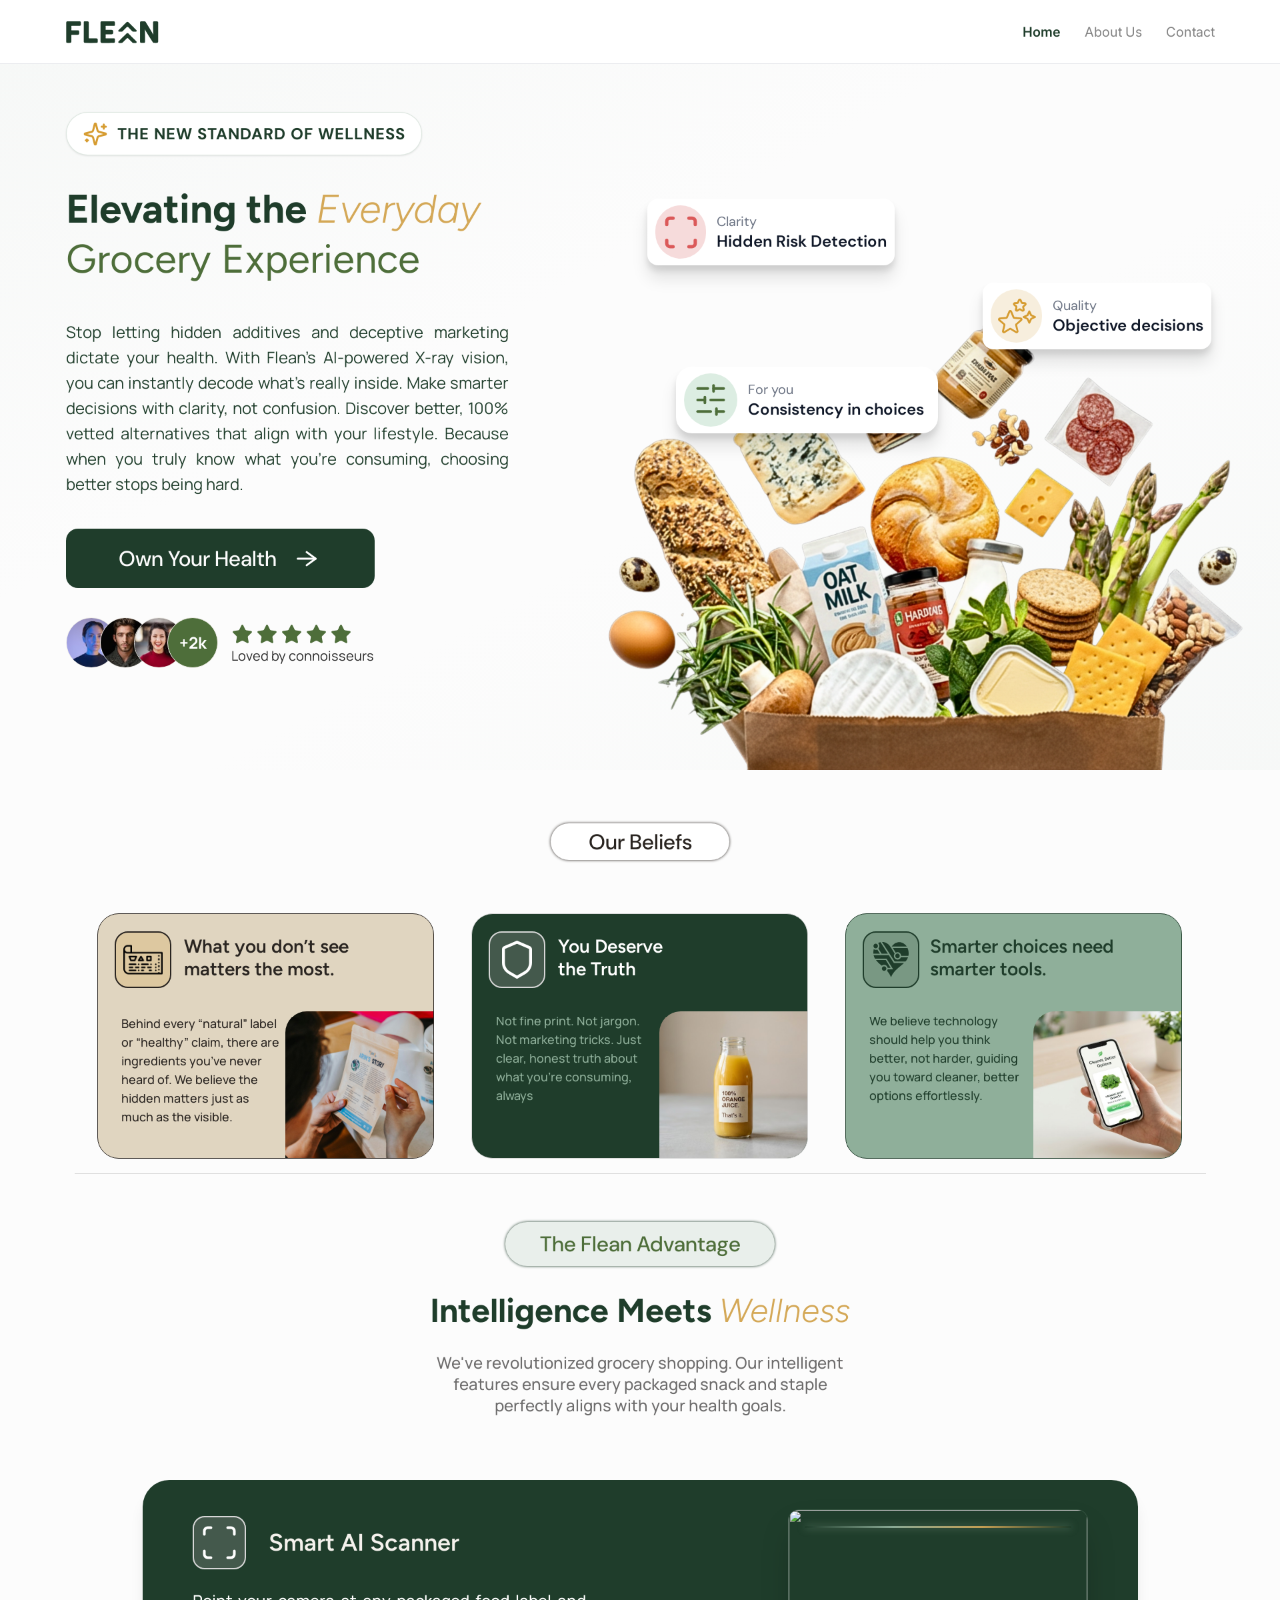
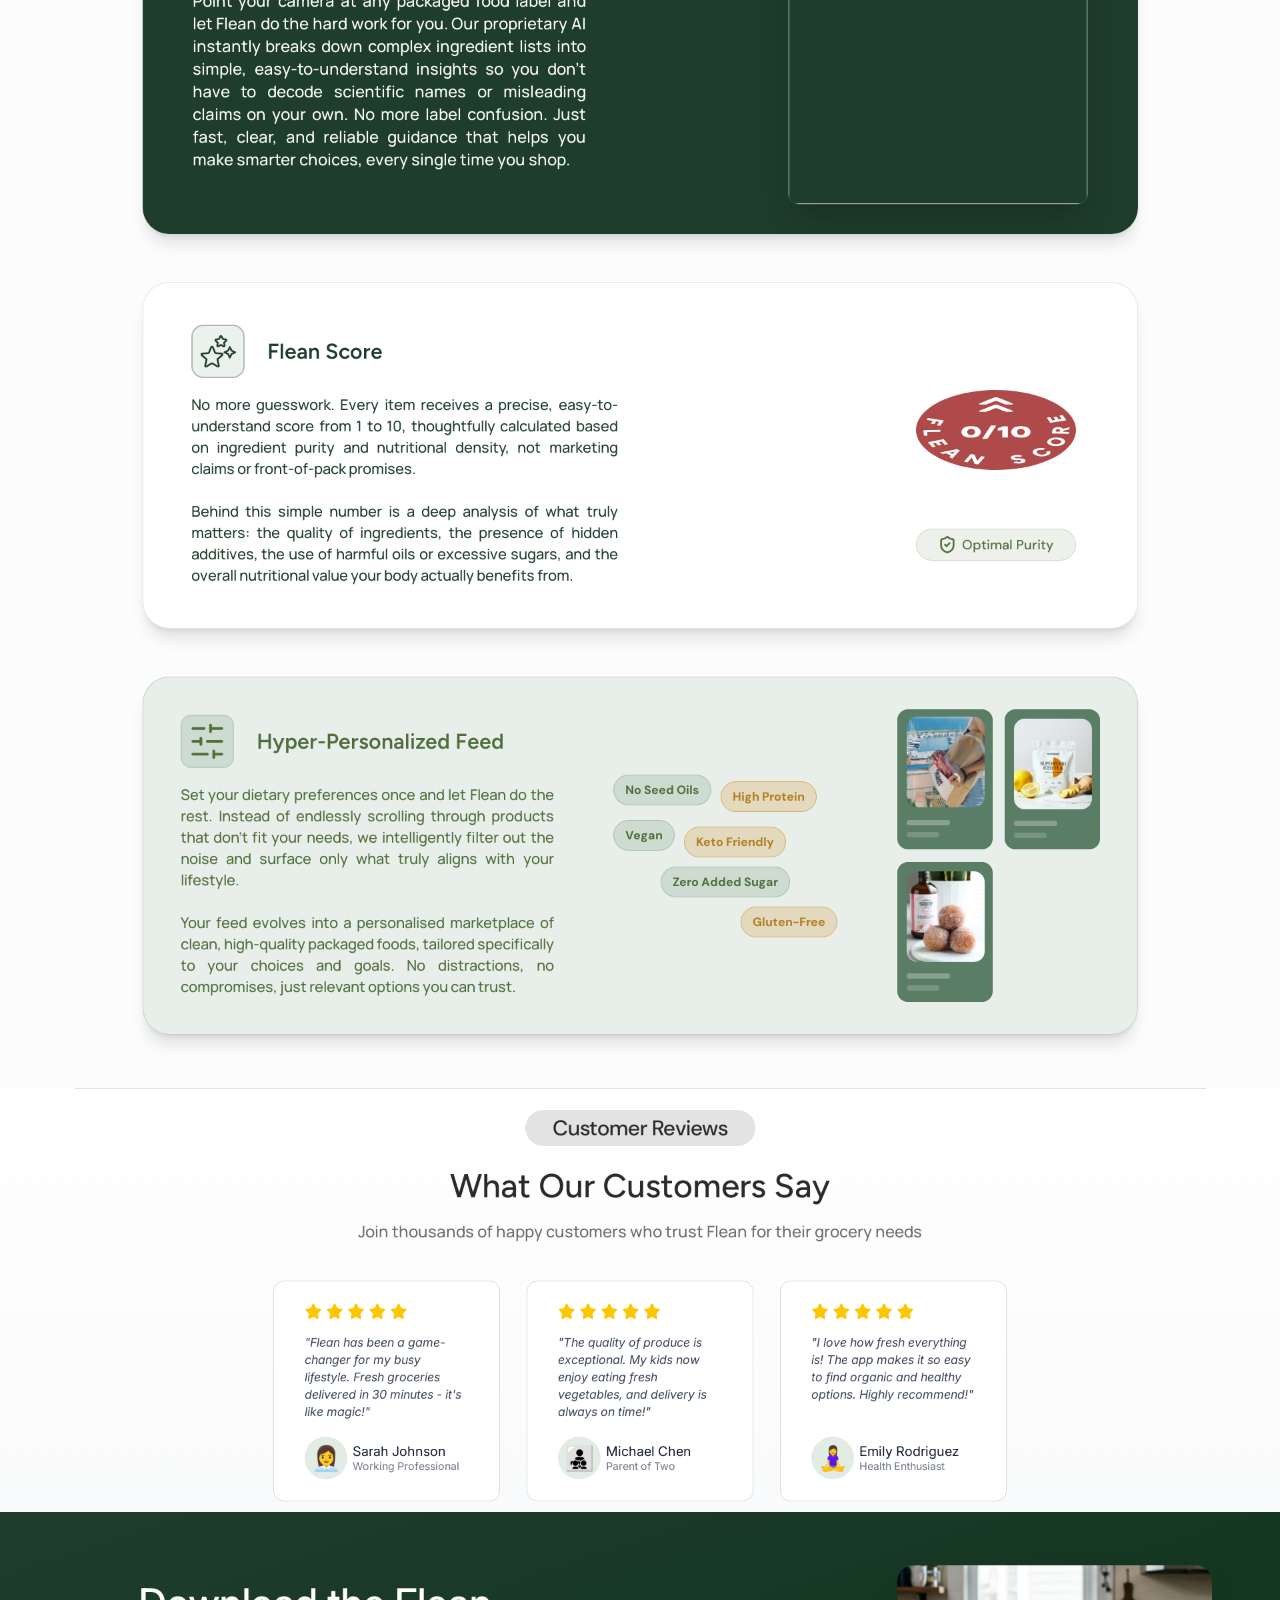
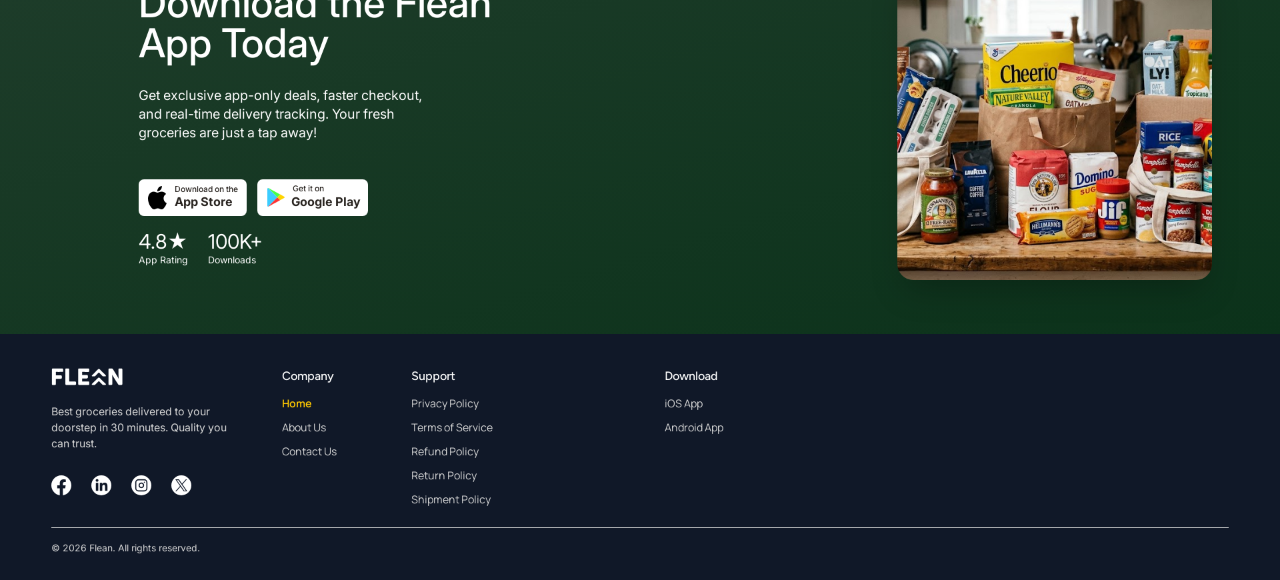
==== landing-page/index.html @ 22d65089 "Flean landing page created Made-with: Cursor" ====
<!DOCTYPE html>
<html lang="en">
  <head>
    <meta charset="UTF-8" />
    <meta name="viewport" content="width=device-width, initial-scale=1.0" />
    <title>Flean Website - Desktop</title>
    <link rel="preconnect" href="https://fonts.googleapis.com" />
    <link rel="preconnect" href="https://fonts.gstatic.com" crossorigin />
    <link
      href="https://fonts.googleapis.com/css2?family=DM+Sans:opsz,wght@9..40,400;9..40,500;9..40,600;9..40,700&family=Figtree:ital,wght@0,300..900;1,300..900&family=Inter:ital,wght@0,400;0,500;0,600;1,400&family=Manrope:wght@400;500;600;700&display=swap"
      rel="stylesheet"
    />
    <script src="https://cdn.tailwindcss.com"></script>
    <link rel="stylesheet" href="css/landing.css" />
  </head>
  <body>
    <div class="page-frame">
      <div class="page-scale">
        <div class="page">
      <header class="header">
        <a href="/" aria-label="Flean home"><span class="site-header-logo header-logo" aria-hidden="true"></span></a>
        <nav class="header-nav">
          <a class="active" href="index.html">Home</a>
          <a href="about.html">About Us</a>
          <a href="contact.html">Contact</a>
        </nav>
      </header>

      <section class="hero">
        <div class="hero-left">
          <div class="pill">
            <img src="assets/images/hero-pill-icon.svg" alt="" width="38" height="38" />
            <span>The New Standard of Wellness</span>
          </div>
          <h1 class="hero-title">
            Elevating the <em>Everyday</em>
          </h1>
          <p class="hero-subline">Grocery Experience</p>
          <p class="hero-body">
            Stop letting hidden additives and deceptive marketing dictate your health. With Flean’s AI-powered X-ray vision,
            you can instantly decode what’s really inside. Make smarter decisions with clarity, not confusion. Discover better,
            100% vetted alternatives that align with your lifestyle. Because when you truly know what you’re consuming,
            choosing better stops being hard.
          </p>
          <button class="cta-btn">
            Own Your Health
            <img src="assets/images/icon-cta-arrow.svg" alt="" width="46" height="34" />
          </button>

          <div style="display:flex;align-items:center;margin-top:44px;">
            <div style="display:flex;">
              <img src="assets/images/hero-avatar-1.jpg" alt="" style="width:76px;height:76px;border-radius:999px;border:1.7px solid #f4f1ec;" />
              <img src="assets/images/hero-avatar-2.jpg" alt="" style="width:76px;height:76px;border-radius:999px;border:1.7px solid #f4f1ec;margin-left:-25px;" />
              <img src="assets/images/hero-avatar-3.jpg" alt="" style="width:75px;height:76px;border-radius:999px;border:1.7px solid #f4f1ec;margin-left:-25px;" />
              <div style="width:76px;height:76px;border-radius:999px;border:1.7px solid #f4f1ec;margin-left:-25px;background:#4e6e3a;display:grid;place-items:center;color:#fff;font:700 24px/20px Manrope,sans-serif;">+2k</div>
            </div>
            <div style="margin-left:20px;">
              <div style="display:flex;gap:4px;">
                <img src="assets/images/icon-star-green.svg" alt="" width="33" height="33" />
                <img src="assets/images/icon-star-green.svg" alt="" width="33" height="33" />
                <img src="assets/images/icon-star-green.svg" alt="" width="33" height="33" />
                <img src="assets/images/icon-star-green.svg" alt="" width="33" height="33" />
                <img src="assets/images/icon-star-green.svg" alt="" width="33" height="33" />
              </div>
              <p style="margin:6px 0 0;font:400 20px/20px Manrope,sans-serif;color:#2b2b2b;">Loved by connoisseurs</p>
            </div>
          </div>
        </div>

        <img class="hero-image" src="assets/images/hero-photo-bag.png" alt="" />

        <div class="float-card animate-f1" style="left:971px;top:202px;width:371px;">
          <div class="icon-wrap" style="background:rgba(210,76,76,.2);">
            <img src="assets/images/icon-float-clarity.svg" alt="" width="57" height="57" />
          </div>
          <div>
            <div class="kicker">Clarity</div>
            <div class="text">Hidden Risk Detection</div>
          </div>
        </div>
        <div class="float-card animate-f2" style="left:1474px;top:328px;width:343px;">
          <div class="icon-wrap" style="background:rgba(212,168,87,.2);">
            <img src="assets/images/icon-float-quality.svg" alt="" width="62" height="62" />
          </div>
          <div>
            <div class="kicker">Quality</div>
            <div class="text">Objective decisions</div>
          </div>
        </div>
        <div class="float-card animate-f3" style="left:1014px;top:454px;width:393px;border-radius:24px;">
          <div class="icon-wrap" style="background:#dcede2;">
            <img src="assets/images/icon-float-for-you.svg" alt="" width="52" height="52" />
          </div>
          <div>
            <div class="kicker">For you</div>
            <div class="text">Consistency in choices</div>
          </div>
        </div>
      </section>

      <section style="height:605px;padding-top:80px;">
        <div style="width:268px;height:55px;border-radius:999px;background:#fff;box-shadow:0 0 4px #2a2521;margin:0 auto;display:grid;place-items:center;font:500 32px/20px 'DM Sans',sans-serif;">Our Beliefs</div>
        <div class="cards-3" style="margin-top:80px;margin-left:146px;">
          <article style="width:505px;height:368px;border:1px solid #2a2521;border-radius:32px;background:#e0d5c0;position:relative;overflow:hidden;">
            <div style="position:absolute;left:25px;top:26px;width:85px;height:85px;border:2px solid #2a2521;background:rgba(212,168,87,.3);border-radius:20px;display:grid;place-items:center;">
              <img src="assets/images/beliefs-icon-eye.png" alt="" width="59" height="59" />
            </div>
            <h3 style="position:absolute;left:129px;top:31px;margin:0;width:323px;font:600 28px/34px Figtree,sans-serif;color:#2a2521;">What you don’t see matters the most.</h3>
            <p style="position:absolute;left:35px;top:150px;margin:0;width:241px;font:500 18px/28px Manrope,sans-serif;color:#2a2521;">
              Behind every “natural” label or “healthy” claim, there are ingredients you’ve never heard of. We believe the hidden matters just as much as the visible.
            </p>
            <img src="assets/images/beliefs-photo-hidden.jpg" alt="" style="position:absolute;left:281px;top:146px;width:222px;height:222px;object-fit:cover;border-top-left-radius:32px;border-bottom-right-radius:32px;" />
          </article>

          <article style="width:505px;height:368px;border:1px solid #d6d6d6;border-radius:32px;background:#1f3d2b;position:relative;overflow:hidden;">
            <img src="assets/images/beliefs-deco-truth.svg" alt="" style="position:absolute;left:25px;top:26px;width:85px;height:85px;" />
            <h3 style="position:absolute;left:129px;top:31px;margin:0;width:194px;font:600 28px/34px Figtree,sans-serif;color:#fff;">You Deserve the Truth</h3>
            <p style="position:absolute;left:36px;top:146px;margin:0;width:244px;font:500 18px/28px Manrope,sans-serif;color:#8faf9a;">
              Not fine print. Not jargon. Not marketing tricks. Just clear, honest truth about what you’re consuming, always
            </p>
            <img src="assets/images/beliefs-photo-truth.png" alt="" style="position:absolute;left:281px;top:146px;width:222px;height:222px;object-fit:cover;border-top-left-radius:32px;border-bottom-right-radius:32px;" />
          </article>

          <article style="width:505px;height:368px;border:1px solid #1f3d2b;border-radius:32px;background:#8faf9a;position:relative;overflow:hidden;">
            <img src="assets/images/beliefs-deco-smarter.svg" alt="" style="position:absolute;left:25px;top:26px;width:85px;height:85px;" />
            <h3 style="position:absolute;left:126px;top:31px;margin:0;width:323px;font:600 28px/34px Figtree,sans-serif;color:#1f3d2b;">Smarter choices need smarter tools.</h3>
            <p style="position:absolute;left:35px;top:146px;margin:0;width:233px;font:500 18px/28px Manrope,sans-serif;color:#1f3d2b;">
              We believe technology should help you think better, not harder, guiding you toward cleaner, better options effortlessly.
            </p>
            <img src="assets/images/beliefs-photo-smarter.png" alt="" style="position:absolute;left:281px;top:146px;width:222px;height:222px;object-fit:cover;border-top-left-radius:32px;border-bottom-right-radius:32px;" />
          </article>
        </div>
      </section>

      <div style="width:1697px;height:1px;background:#d6d6d6;margin:0 auto;"></div>

      <section style="padding-top:72px;">
        <div style="width:404px;height:66px;margin:0 auto;border-radius:999px;background:rgba(143,175,154,.18);box-shadow:0 0 4px #1f3d2b;display:grid;place-items:center;font:500 32px/20px 'DM Sans',sans-serif;color:#4e6e3a;">The Flean Advantage</div>
        <h2 class="adv-title" style="margin:44px 0 0;">
          Intelligence Meets <em>Wellness</em>
        </h2>
        <p style="width:627px;margin:40px auto 0;text-align:center;font:500 24px/32px Manrope,sans-serif;color:#6d6c6c;">
          We've revolutionized grocery shopping. Our intelligent features ensure every packaged snack and staple perfectly aligns with your health goals.
        </p>

        <div class="feature-card" style="width:1493px;height:531px;background:#1f3d2b;margin:96px auto 0;position:relative;">
          <div style="position:absolute;left:75px;top:54px;width:80px;height:80px;border:2px solid #d6d6d6;background:rgba(151,152,153,.3);border-radius:18px;display:grid;place-items:center;">
            <img src="assets/images/icon-ai-scanner.svg" alt="" width="60" height="60" />
          </div>
          <h3 style="position:absolute;left:189px;top:76px;margin:0;font:600 36px/36px Figtree,sans-serif;color:#f4f1ec;">Smart AI Scanner</h3>
          <p style="position:absolute;left:75px;top:164px;width:590px;margin:0;text-align:justify;font:500 24px/34px Manrope,sans-serif;color:#fff;">
            Point your camera at any packaged food label and let Flean do the hard work for you. Our proprietary AI instantly breaks down complex ingredient lists into simple, easy-to-understand insights so you don’t have to decode scientific names or misleading claims on your own. No more label confusion. Just fast, clear, and reliable guidance that helps you make smarter choices, every single time you shop.
          </p>
          <div style="position:absolute;left:968px;top:44px;width:450px;height:443px;border:1px solid rgba(143,175,154,.2);border-radius:16px;overflow:hidden;box-shadow:0 25px 50px -12px rgba(0,0,0,.25);">
            <img src="assets/images/animation-ai-scanner.gif" alt="" width="450" height="443" style="display:block;width:100%;height:100%;object-fit:cover;" />
            <div class="scan-line"></div>
          </div>
        </div>

        <div class="feature-card" style="width:1493px;min-height:520px;background:#fff;border:0.858px solid rgba(143,175,154,.3);margin:72px auto 0;display:flex;align-items:center;justify-content:space-between;gap:48px;padding:48px 72px;box-sizing:border-box;">
          <div style="flex:1;min-width:0;max-width:640px;">
            <div style="display:flex;align-items:center;gap:34px;">
              <div style="width:80px;height:80px;flex-shrink:0;border:2px solid rgba(31,61,43,.3);background:rgba(143,175,154,.18);border-radius:18px;display:grid;place-items:center;">
                <img src="assets/images/icon-flean-score.svg" alt="" width="58" height="58" />
              </div>
              <h3 style="margin:0;font:600 32px/36px Figtree,sans-serif;color:#1f3d2b;">Flean Score</h3>
            </div>
            <p style="margin:24px 0 0;text-align:justify;font:500 22px/32px Manrope,sans-serif;color:#1f3d2b;">
              No more guesswork. Every item receives a precise, easy-to-understand score from 1 to 10, thoughtfully calculated based on ingredient purity and nutritional density, not marketing claims or front-of-pack promises.
              <br /><br />
              Behind this simple number is a deep analysis of what truly matters: the quality of ingredients, the presence of hidden additives, the use of harmful oils or excessive sugars, and the overall nutritional value your body actually benefits from.
            </p>
          </div>
          <div style="flex-shrink:0;display:flex;flex-direction:column;align-items:center;justify-content:center;gap:28px;width:280px;">
            <img src="assets/images/feature-flean-score-gauge.svg" alt="" style="width:240px;height:240px;object-fit:contain;" />
            <div style="min-width:240px;height:48px;padding:0 16px;border-radius:999px;border:0.858px solid rgba(78,110,58,.2);background:rgba(78,110,58,.1);display:flex;align-items:center;justify-content:center;gap:8px;box-sizing:border-box;">
              <img src="assets/images/icon-leaf-purity-badge.svg" alt="" width="28" height="28" />
              <span style="font:500 20px/1.2 'DM Sans',sans-serif;color:#4e6e3a;">Optimal Purity</span>
            </div>
          </div>
        </div>

        <div class="feature-card" style="width:1493px;min-height:500px;background:rgba(143,175,154,.18);border:0.858px solid rgba(143,175,154,.5);margin:72px auto 0;display:flex;align-items:center;justify-content:space-between;gap:40px;padding:48px 56px;box-sizing:border-box;">
          <div style="flex:1;min-width:0;max-width:560px;">
            <div style="display:flex;align-items:center;gap:34px;">
              <div style="width:80px;height:80px;flex-shrink:0;border:2px solid rgba(143,175,154,.3);background:rgba(143,175,154,.3);border-radius:16px;display:grid;place-items:center;">
                <img src="assets/images/icon-personalized-feed.svg" alt="" width="58" height="58" />
              </div>
              <h3 style="margin:0;font:600 32px/38px Figtree,sans-serif;color:#4e6e3a;">Hyper-Personalized Feed</h3>
            </div>
            <p style="margin:24px 0 0;text-align:justify;font:500 22px/32px Manrope,sans-serif;color:#4e6e3a;">
              Set your dietary preferences once and let Flean do the rest. Instead of endlessly scrolling through products that don’t fit your needs, we intelligently filter out the noise and surface only what truly aligns with your lifestyle.
              <br /><br />
              Your feed evolves into a personalised marketplace of clean, high-quality packaged foods, tailored specifically to your choices and goals. No distractions, no compromises, just relevant options you can trust.
            </p>
          </div>
          <div style="flex-shrink:0;display:flex;flex-direction:column;gap:12px;width:336px;">
            <div style="display:flex;flex-wrap:nowrap;align-items:flex-start;gap:14px;">
              <span style="height:46px;padding:0 17px;border-radius:999px;border:0.858px solid rgba(143,175,154,.7);background:rgba(143,175,154,.3);font:700 18px/20px 'DM Sans',sans-serif;color:#4e6e3a;display:inline-flex;align-items:center;justify-content:center;text-align:center;box-sizing:border-box;white-space:nowrap;">No Seed Oils</span>
              <span style="height:46px;padding:0 17px;border-radius:999px;border:0.858px solid #d4a857;background:rgba(212,168,87,.3);font:700 18px/20px 'DM Sans',sans-serif;color:#b37e1d;display:inline-flex;align-items:center;justify-content:center;text-align:center;box-sizing:border-box;white-space:nowrap;margin-top:10px;">High Protein</span>
            </div>
            <div style="display:flex;flex-wrap:nowrap;align-items:flex-start;gap:14px;">
              <span style="height:46px;padding:0 17px;border-radius:999px;border:0.858px solid rgba(143,175,154,.7);background:rgba(143,175,154,.3);font:700 18px/20px 'DM Sans',sans-serif;color:#4e6e3a;display:inline-flex;align-items:center;justify-content:center;text-align:center;box-sizing:border-box;white-space:nowrap;">Vegan</span>
              <span style="height:46px;padding:0 17px;border-radius:999px;border:0.858px solid #d4a857;background:rgba(212,168,87,.3);font:700 18px/20px 'DM Sans',sans-serif;color:#b37e1d;display:inline-flex;align-items:center;justify-content:center;text-align:center;box-sizing:border-box;white-space:nowrap;margin-top:10px;">Keto Friendly</span>
            </div>
            <div style="display:flex;justify-content:center;width:100%;padding-top:2px;">
              <span style="height:46px;padding:0 17px;border-radius:999px;border:0.858px solid rgba(143,175,154,.7);background:rgba(143,175,154,.3);font:700 18px/20px 'DM Sans',sans-serif;color:#4e6e3a;display:inline-flex;align-items:center;justify-content:center;text-align:center;box-sizing:border-box;white-space:nowrap;">Zero Added Sugar</span>
            </div>
            <div style="display:flex;justify-content:flex-end;width:100%;padding-top:2px;">
              <span style="height:46px;padding:0 17px;border-radius:999px;border:0.858px solid #d4a857;background:rgba(212,168,87,.3);font:700 18px/20px 'DM Sans',sans-serif;color:#b37e1d;display:inline-flex;align-items:center;justify-content:center;text-align:center;box-sizing:border-box;white-space:nowrap;">Gluten-Free</span>
            </div>
          </div>
          <div style="flex-shrink:0;position:relative;width:304px;height:439px;">
            <div style="position:absolute;left:0;top:0;width:143px;height:210px;border:0.858px solid rgba(78,110,58,.4);border-radius:16px;background:#5a7d66;padding:10px 13px;">
              <img src="assets/images/carousel-product-1.jpg" alt="" style="width:117px;height:136px;border-radius:16px;object-fit:cover;" />
              <div style="margin-top:15px;width:65px;height:8px;border-radius:999px;background:rgba(244,241,236,.3);"></div>
              <div style="margin-top:10px;width:49px;height:8px;border-radius:999px;background:rgba(244,241,236,.2);"></div>
            </div>
            <div style="position:absolute;left:161px;top:0;width:143px;height:210px;border:0.858px solid rgba(78,110,58,.4);border-radius:16px;background:#5a7d66;padding:13px;">
              <img src="assets/images/carousel-product-2.jpg" alt="" style="width:117px;height:136px;border-radius:16px;object-fit:cover;" />
              <div style="margin-top:13px;width:65px;height:8px;border-radius:999px;background:rgba(244,241,236,.3);"></div>
              <div style="margin-top:10px;width:49px;height:8px;border-radius:999px;background:rgba(244,241,236,.2);"></div>
            </div>
            <div style="position:absolute;left:0;top:229px;width:143px;height:210px;border:0.858px solid rgba(78,110,58,.4);border-radius:16px;background:#5a7d66;padding:13px;">
              <img src="assets/images/showcase-product-3.jpg" alt="" style="width:117px;height:136px;border-radius:16px;object-fit:cover;" />
              <div style="margin-top:13px;width:65px;height:8px;border-radius:999px;background:rgba(244,241,236,.3);"></div>
              <div style="margin-top:10px;width:49px;height:8px;border-radius:999px;background:rgba(244,241,236,.2);"></div>
            </div>
          </div>
        </div>
      </section>

      <div style="width:1697px;height:1px;background:#d6d6d6;margin:80px auto 0;"></div>

      <section style="height:635px;background:linear-gradient(to bottom,#fff,#f9fafb);padding-top:32px;">
        <div style="width:345px;height:54px;border-radius:999px;background:rgba(214,214,214,.68);margin:0 auto;display:grid;place-items:center;font:500 32px/20px 'DM Sans',sans-serif;color:#2b2b2b;">Customer Reviews</div>
        <h2 style="margin:36px 0 0;text-align:center;font:500 50px/48px Figtree,sans-serif;color:#2b2b2b;">What Our Customers Say</h2>
        <p style="margin:30px 0 0;text-align:center;font:500 24px/28px Manrope,sans-serif;color:#6d6c6c;">Join thousands of happy customers who trust Flean for their grocery needs</p>
        <div style="display:flex;align-items:stretch;gap:40px;justify-content:center;margin-top:60px;">
          <article style="width:340px;min-height:280px;border:1px solid #d6d6d6;border-radius:16px;background:#fff;padding:32px 46px;box-sizing:border-box;display:flex;flex-direction:column;">
            <div style="flex-shrink:0;display:flex;gap:6px;">
              <img src="assets/images/icon-star-small.svg" alt="" width="26" height="27" /><img src="assets/images/icon-star-small.svg" alt="" width="26" height="27" /><img src="assets/images/icon-star-small.svg" alt="" width="26" height="27" /><img src="assets/images/icon-star-small.svg" alt="" width="26" height="27" /><img src="assets/images/icon-star-small.svg" alt="" width="26" height="27" />
            </div>
            <div style="flex:1;display:flex;flex-direction:column;min-height:0;margin-top:20px;">
              <p style="flex-shrink:0;margin:0;font:400 18px/26px Inter,sans-serif;font-style:italic;color:#364153;">"Flean has been a game-changer for my busy lifestyle. Fresh groceries delivered in 30 minutes - it's like magic!"</p>
              <div style="flex-shrink:0;margin-top:auto;padding-top:24px;display:flex;gap:8px;align-items:center;">
                <div style="width:64px;height:64px;border-radius:999px;background:rgba(193,217,201,.5);display:grid;place-items:center;font-size:36px;">👩‍💼</div>
                <div><div style="font:400 20px/24px Inter,sans-serif;color:#101828;">Sarah Johnson</div><div style="font:400 16px/20px Inter,sans-serif;color:#6a7282;">Working Professional</div></div>
              </div>
            </div>
          </article>
          <article style="width:340px;min-height:280px;border:1px solid #d6d6d6;border-radius:16px;background:#fff;padding:32px 46px;box-sizing:border-box;display:flex;flex-direction:column;">
            <div style="flex-shrink:0;display:flex;gap:6px;">
              <img src="assets/images/icon-star-small.svg" alt="" width="26" height="27" /><img src="assets/images/icon-star-small.svg" alt="" width="26" height="27" /><img src="assets/images/icon-star-small.svg" alt="" width="26" height="27" /><img src="assets/images/icon-star-small.svg" alt="" width="26" height="27" /><img src="assets/images/icon-star-small.svg" alt="" width="26" height="27" />
            </div>
            <div style="flex:1;display:flex;flex-direction:column;min-height:0;margin-top:20px;">
              <p style="flex-shrink:0;margin:0;font:400 18px/26px Inter,sans-serif;font-style:italic;color:#364153;">"The quality of produce is exceptional. My kids now enjoy eating fresh vegetables, and delivery is always on time!"</p>
              <div style="flex-shrink:0;margin-top:auto;padding-top:24px;display:flex;gap:8px;align-items:center;">
                <div style="width:64px;height:64px;border-radius:999px;background:rgba(193,217,201,.5);display:grid;place-items:center;font-size:36px;">👨‍👧‍👦</div>
                <div><div style="font:400 20px/24px Inter,sans-serif;color:#101828;">Michael Chen</div><div style="font:400 16px/20px Inter,sans-serif;color:#6a7282;">Parent of Two</div></div>
              </div>
            </div>
          </article>
          <article style="width:340px;min-height:280px;border:1px solid #d6d6d6;border-radius:16px;background:#fff;padding:32px 46px;box-sizing:border-box;display:flex;flex-direction:column;">
            <div style="flex-shrink:0;display:flex;gap:6px;">
              <img src="assets/images/icon-star-small.svg" alt="" width="26" height="27" /><img src="assets/images/icon-star-small.svg" alt="" width="26" height="27" /><img src="assets/images/icon-star-small.svg" alt="" width="26" height="27" /><img src="assets/images/icon-star-small.svg" alt="" width="26" height="27" /><img src="assets/images/icon-star-small.svg" alt="" width="26" height="27" />
            </div>
            <div style="flex:1;display:flex;flex-direction:column;min-height:0;margin-top:20px;">
              <p style="flex-shrink:0;margin:0;font:400 18px/26px Inter,sans-serif;font-style:italic;color:#364153;">"I love how fresh everything is! The app makes it so easy to find organic and healthy options. Highly recommend!"</p>
              <div style="flex-shrink:0;margin-top:auto;padding-top:24px;display:flex;gap:8px;align-items:center;">
                <div style="width:64px;height:64px;border-radius:999px;background:rgba(193,217,201,.5);display:grid;place-items:center;font-size:36px;">🧘‍♀️</div>
                <div><div style="font:400 20px/24px Inter,sans-serif;color:#101828;">Emily Rodriguez</div><div style="font:400 16px/20px Inter,sans-serif;color:#6a7282;">Health Enthusiast</div></div>
              </div>
            </div>
          </article>
        </div>
      </section>

      <section class="download">
        <div style="width:1716px;height:472px;margin:0 auto;position:relative;top:80px;">
          <div style="position:absolute;left:106px;top:26px;width:571px;">
            <h2 style="margin:0;font:500 60px/60px Inter,sans-serif;color:#fff;">Download the Flean App Today</h2>
            <p style="width:448px;margin:35px 0 0;font:400 20px/28px Inter,sans-serif;color:#fff;">
              Get exclusive app-only deals, faster checkout, and real-time delivery tracking. Your fresh groceries are just a tap away!
            </p>
            <div style="display:flex;gap:16px;margin-top:56px;">
              <div style="width:162px;height:55px;background:#fff;border-radius:8px;position:relative;">
                <img src="assets/images/app-store-badge-cta.svg" alt="" style="position:absolute;left:14px;top:10px;width:28px;height:35px;" />
                <div style="position:absolute;left:54px;top:7px;font:500 12px/16px Inter,sans-serif;">Download on the</div>
                <div style="position:absolute;left:54px;top:20px;font:700 18px/28px Inter,sans-serif;">App Store</div>
              </div>
              <div style="width:166px;height:55px;background:#fff;border-radius:8px;position:relative;">
                <img src="assets/images/google-play-badge-cta.svg" alt="" style="position:absolute;left:15px;top:13px;width:26px;height:28px;" />
                <div style="position:absolute;left:53px;top:6px;font:500 12px/16px Inter,sans-serif;">Get it on</div>
                <div style="position:absolute;left:51px;top:23px;font:700 18px/22px Inter,sans-serif;">Google Play</div>
              </div>
            </div>
            <div style="display:flex;gap:30px;margin-top:20px;">
              <div><div style="font:400 30px/36px Inter,sans-serif;color:#fff;">4.8★</div><div style="font:400 14px/20px Inter,sans-serif;color:#fff;">App Rating</div></div>
              <div><div style="font:400 30px/36px Inter,sans-serif;color:#fff;">100K+</div><div style="font:400 14px/20px Inter,sans-serif;color:#fff;">Downloads</div></div>
            </div>
          </div>
          <div style="position:absolute;right:0;top:0;width:472px;height:472px;border-radius:24px;overflow:hidden;box-shadow:0 25px 50px -12px rgba(0,0,0,.25);">
            <img src="assets/images/cta-section-photo.png" alt="" style="width:100%;height:100%;object-fit:cover;object-position:center;display:block;" />
          </div>
        </div>
      </section>

      <footer class="footer">
        <div style="width:1766px;height:192px;margin:0 auto;position:relative;top:50px;">
          <a href="/" aria-label="Flean home" class="footer-logo-link"><img class="flean-logo-img flean-logo-img--on-dark" src="assets/images/flean-logo.svg" alt="" /></a>
          <p style="position:absolute;left:0;top:54px;width:281px;margin:0;font:400 16px/24px Inter,sans-serif;color:#d6d6d6;">Best groceries delivered to your doorstep in 30 minutes. Quality you can trust.</p>
          <div style="position:absolute;left:346px;top:0;color:#d6d6d6;font:400 16px/24px Manrope,sans-serif;">
            <div style="font:500 18px/27px Figtree,sans-serif;color:#fff;">Company</div>
            <a href="index.html" style="display:block;margin-top:15px;color:#fdc700;font-weight:600;text-decoration:none;">Home</a>
            <a href="about.html" style="display:block;margin-top:12px;color:#d6d6d6;text-decoration:none;">About Us</a>
            <a href="contact.html" style="display:block;margin-top:12px;color:#d6d6d6;text-decoration:none;">Contact Us</a>
          </div>
          <div style="position:absolute;left:540px;top:0;color:#d6d6d6;font:400 16px/24px Manrope,sans-serif;">
            <div style="font:500 18px/27px Figtree,sans-serif;color:#fff;">Support</div>
            <a href="privacy-policy.html" style="display:block;margin-top:15px;color:#d6d6d6;text-decoration:none;">Privacy Policy</a>
            <a href="terms-of-service.html" style="display:block;margin-top:12px;color:#d6d6d6;text-decoration:none;">Terms of Service</a>
            <a href="refund-policy.html" style="display:block;margin-top:12px;color:#d6d6d6;text-decoration:none;">Refund Policy</a>
            <a href="return-policy.html" style="display:block;margin-top:12px;color:#d6d6d6;text-decoration:none;">Return Policy</a>
            <a href="shipment-policy.html" style="display:block;margin-top:12px;color:#d6d6d6;text-decoration:none;">Shipment Policy</a>
          </div>
          <div style="position:absolute;left:920px;top:0;color:#d6d6d6;font:400 16px/24px Manrope,sans-serif;">
            <div style="font:500 18px/27px Figtree,sans-serif;color:#fff;">Download</div><div style="margin-top:15px;">iOS App</div><div style="margin-top:12px;">Android App</div>
          </div>
          <div style="position:absolute;left:0;top:162px;display:flex;gap:30px;">
            <img src="assets/images/social-facebook.svg" alt="" width="30" height="30" />
            <a href="https://www.linkedin.com/company/myflean/" target="_blank" rel="noopener noreferrer" aria-label="Flean on LinkedIn"><img src="assets/images/social-linkedin.svg" alt="" width="30" height="30" /></a>
            <a href="https://www.instagram.com/myflean/" target="_blank" rel="noopener noreferrer" aria-label="Flean on Instagram"><img src="assets/images/social-instagram.svg" alt="" width="30" height="30" /></a>
            <a href="https://x.com/myflean" target="_blank" rel="noopener noreferrer" aria-label="Flean on X"><img src="assets/images/social-x.svg" alt="" width="30" height="30" /></a>
          </div>
        </div>
        <div style="width:1766px;height:72px;margin:0 auto;border-top:.667px solid #d6d6d6;position:relative;top:98px;">
          <p style="position:absolute;left:0;top:20px;margin:0;font:400 14px/20px Inter,sans-serif;color:#d6d6d6;">© 2026 Flean. All rights reserved.</p>
        </div>
      </footer>
        </div>
      </div>
    </div>

    <main class="mobile-view">
      <div class="mx-auto w-full max-w-[393px] bg-[#fcfcfc]">
        <header class="h-[82px] border-b border-[#ececec] px-[21px] pt-[22px]">
          <div class="flex items-center justify-between">
            <a href="/" aria-label="Flean home"><span class="site-header-logo h-[22px] w-[98px]" aria-hidden="true"></span></a>
            <button type="button" class="grid size-8 place-items-center" data-mobile-menu-open aria-label="Open mobile menu" aria-expanded="false" aria-controls="mobile-menu-panel">
              <img src="assets/images/menu-hamburger.svg" alt="" class="size-8" />
            </button>
          </div>
        </header>

        <section class="relative h-[730px] overflow-hidden bg-[linear-gradient(151deg,rgba(143,175,154,0.05)_0%,#fcfcfc_38%,#fcfcfc_58%,rgba(143,175,154,0.05)_100%)]">
          <div class="absolute left-[64.5px] top-6 flex h-[34px] w-[264px] items-center gap-2 rounded-full border border-[rgba(143,175,154,0.3)] bg-white pl-5 pr-2 shadow-sm">
            <img src="assets/images/icon-wellness-leaf.svg" alt="" class="size-4" />
            <p class="font-['DM_Sans'] text-[10px] font-bold uppercase leading-[15px] tracking-[1px] text-[#1f3d2b]">The New Standard of Wellness</p>
          </div>
          <h1 class="absolute left-1/2 top-[82px] w-[304px] -translate-x-1/2 text-center font-['Figtree'] text-[32px] font-medium leading-[48px] tracking-[-1.2px] text-[#1f3d2b]">
            Elevating the <span class="font-light italic text-[#d4a857]">Everyday</span><br />
            <span class="text-[#4e6e3a]">Grocery Experience</span>
          </h1>
          <img src="assets/images/mobile-hero-decoration.png" alt="" class="absolute left-[-8px] top-[203px] h-[291px] w-[405px] object-cover" />
          <div class="absolute left-6 top-[238px] flex h-[58px] w-[224px] items-center gap-[9px] rounded-2xl bg-white px-3 shadow-[0_20px_25px_rgba(0,0,0,0.1),0_8px_10px_rgba(0,0,0,0.1)]">
            <div class="grid size-10 place-items-center rounded-full bg-[rgba(210,76,76,0.2)]"><img src="assets/images/icon-mobile-clarity.svg" alt="" class="size-6" /></div>
            <div><p class="font-['DM_Sans'] text-xs leading-5 text-[#6a7282]">Clarity</p><p class="font-['DM_Sans'] text-[14px] font-semibold leading-6 text-[#101828]">Hidden Risk Detection</p></div>
          </div>
          <div class="absolute left-[162px] top-[354px] flex h-[58px] w-[209px] items-center gap-[9px] rounded-2xl bg-white px-3 shadow-[0_20px_25px_rgba(0,0,0,0.1),0_8px_10px_rgba(0,0,0,0.1)]">
            <div class="grid size-10 place-items-center rounded-full bg-[rgba(212,168,87,0.2)]"><img src="assets/images/icon-mobile-quality.svg" alt="" class="size-6" /></div>
            <div><p class="font-['DM_Sans'] text-xs leading-5 text-[#6a7282]">Quality</p><p class="font-['DM_Sans'] text-[14px] font-semibold leading-6 text-[#101828]">Objective decisions</p></div>
          </div>
          <div class="absolute left-[30px] top-[478px] flex h-[66px] w-[250px] items-center gap-[9px] rounded-2xl bg-white px-3 shadow-[0_20px_25px_rgba(0,0,0,0.1),0_8px_10px_rgba(0,0,0,0.1)]">
            <div class="grid size-10 place-items-center rounded-full bg-[#dcede2]"><img src="assets/images/icon-mobile-for-you.svg" alt="" class="size-6" /></div>
            <div><p class="font-['DM_Sans'] text-xs leading-5 text-[#6a7282]">For you</p><p class="font-['DM_Sans'] text-[14px] font-semibold leading-6 text-[#101828]">Consistency in choices</p></div>
          </div>
          <div class="absolute left-[35px] top-[578px] flex items-start">
            <div class="relative h-12 w-36">
              <img src="assets/images/mobile-hero-avatar-1.jpg" alt="" class="absolute left-0 top-0 size-12 rounded-full border-[1.7px] border-[#f4f1ec]" />
              <img src="assets/images/mobile-hero-avatar-2.jpg" alt="" class="absolute left-8 top-0 size-12 rounded-full border-[1.7px] border-[#f4f1ec]" />
              <img src="assets/images/mobile-hero-avatar-3.jpg" alt="" class="absolute left-16 top-0 size-12 rounded-full border-[1.7px] border-[#f4f1ec]" />
              <div class="absolute left-24 top-0 grid size-12 place-items-center rounded-full border-[1.7px] border-[#f4f1ec] bg-[#4e6e3a] font-['Manrope'] text-[14px] font-bold text-white">+2k</div>
            </div>
            <div class="ml-8 mt-1">
              <div class="flex gap-1">
                <img src="assets/images/icon-star-tiny.svg" alt="" class="size-4" /><img src="assets/images/icon-star-tiny.svg" alt="" class="size-4" /><img src="assets/images/icon-star-tiny.svg" alt="" class="size-4" /><img src="assets/images/icon-star-tiny.svg" alt="" class="size-4" /><img src="assets/images/icon-star-tiny.svg" alt="" class="size-4" />
              </div>
              <p class="mt-1 font-['Manrope'] text-[14px] leading-5 text-[#2b2b2b]">Loved by connoisseurs</p>
            </div>
          </div>
          <button class="absolute left-[34px] top-[650px] flex h-[50px] w-[325px] items-center justify-center gap-2 rounded-xl border-2 border-white bg-[#1f3d2b] text-white">
            <span class="font-['DM_Sans'] text-[18px] font-medium leading-7">Own Your Health</span>
            <img src="assets/images/icon-arrow-right.svg" alt="" class="h-[23px] w-8" />
          </button>
        </section>

        <section class="relative h-[929px] w-full max-w-[393px] bg-[#fcfcfc]">
          <div class="absolute left-1/2 top-[37px] grid h-[34px] w-[125px] -translate-x-1/2 place-items-center rounded-full bg-white shadow-[0_0_4px_#2a2521]">
            <p class="font-['DM_Sans'] text-[16px] font-medium leading-4 text-[#2a2521]">Our Beliefs</p>
          </div>
          <article class="absolute left-2 right-2 top-[105px] h-[253px] overflow-hidden rounded-[32px] border border-[#2a2521] bg-[#e0d5c0]">
            <div class="absolute left-4 top-[25px] grid size-12 place-items-center rounded-[12px] border border-[#2a2521] bg-[rgba(212,168,87,0.3)]"><img src="assets/images/card-thumb-spices.png" alt="" class="size-[31px]" /></div>
            <h3 class="absolute left-[78px] top-[25px] w-[196px] font-['Figtree'] text-[18px] font-semibold leading-6 text-[#2a2521]">What you don’t see matters the most.</h3>
            <p class="absolute left-4 top-[89px] w-[min(210px,calc(100%-170px))] font-['Manrope'] text-[14px] font-medium leading-[22px] text-[#2a2521]">Behind every “natural” label or “healthy” claim, there are ingredients you’ve never heard of. We believe the hidden matters just as much as the visible.</p>
            <div class="absolute right-0 top-[89px] h-[163px] w-[146px] overflow-hidden rounded-br-[32px] rounded-tl-[32px]">
              <img src="assets/images/product-photo-yogurt.jpg" alt="" class="h-full w-full object-cover object-center" />
            </div>
          </article>
          <article class="absolute left-2 right-2 top-[382px] h-[251px] overflow-hidden rounded-[32px] border border-[#d6d6d6] bg-[#1f3d2b]">
            <img src="assets/images/icon-category-dairy.svg" alt="" class="absolute left-4 top-[25px] size-12" />
            <h3 class="absolute left-[80px] top-[25px] w-[118px] font-['Figtree'] text-[18px] font-semibold leading-6 text-white">You Deserve the Truth</h3>
            <p class="absolute left-[18px] top-[92px] w-[min(212px,calc(100%-168px))] font-['Manrope'] text-[14px] font-medium leading-[22px] text-[#8faf9a]">Not fine print. Not jargon. Not marketing tricks. Just clear, honest truth about what you’re consuming, always</p>
            <div class="absolute right-0 top-[98px] h-[152px] w-[144px] overflow-hidden rounded-br-[32px] rounded-tl-[32px]">
              <img src="assets/images/product-photo-granola.png" alt="" class="h-full w-full object-cover object-center" />
            </div>
          </article>
          <article class="absolute left-2 right-2 top-[657px] h-[242px] overflow-hidden rounded-[32px] border border-[#1f3d2b] bg-[#8faf9a]">
            <img src="assets/images/icon-category-snacks.svg" alt="" class="absolute left-4 top-[25px] size-12" />
            <h3 class="absolute left-[78px] top-[25px] w-[196px] font-['Figtree'] text-[18px] font-semibold leading-6 text-[#1f3d2b]">Smarter choices need smarter tools.</h3>
            <p class="absolute left-4 top-[89px] w-[min(208px,calc(100%-168px))] font-['Manrope'] text-[14px] font-medium leading-[22px] text-[#1f3d2b]">We believe technology should help you think better, not harder, guiding you toward cleaner, better options effortlessly.</p>
            <div class="absolute right-0 top-[92px] h-[149px] w-[144px] overflow-hidden rounded-br-[32px] rounded-tl-[32px]">
              <img src="assets/images/product-photo-chips.png" alt="" class="h-full w-full object-cover object-center" />
            </div>
          </article>
        </section>

        <section class="relative bg-[#fcfcfc] pb-6">
          <div class="mx-auto grid h-[34px] w-[177px] place-items-center rounded-full bg-[rgba(143,175,154,0.18)] shadow-[0_0_4px_#1f3d2b]"><p class="font-['DM_Sans'] text-sm font-medium leading-5 text-[#4e6e3a]">The Flean Advantage</p></div>
          <h2 class="mt-4 text-center font-['Figtree'] text-[24px] font-bold leading-[45px] tracking-[-0.9px] text-[#1f3d2b]">Intelligence Meets <span class="font-light italic text-[#d4a857]">Wellness</span></h2>
          <p class="mx-auto mt-2 w-[321px] text-center font-['Manrope'] text-[14px] leading-[22px] text-[#6d6c6c]">We've revolutionized grocery shopping. Our intelligent features ensure every packaged snack and staple perfectly aligns with your health goals.</p>

          <article class="mx-2 mt-9 min-h-[530px] rounded-[24px] bg-[#1f3d2b] px-4 pb-6 pt-[33px] shadow-xl">
            <div class="flex items-center gap-4"><div class="grid size-12 place-items-center rounded-xl border border-[#d6d6d6] bg-[rgba(151,152,153,0.3)]"><img src="assets/images/icon-scanner-mini.svg" alt="" class="size-7" /></div><h3 class="font-['Figtree'] text-[20px] font-semibold leading-9 text-[#f4f1ec]">Smart AI Scanner</h3></div>
            <p class="mt-4 w-full font-['Manrope'] text-[16px] leading-[24px] text-white">Point your camera at any packaged food label and let Flean do the hard work for you. Our proprietary AI instantly decodes complex ingredient lists, detecting hidden sugars and harmful seed oils before you buy.</p>
            <div class="relative mx-auto mt-6 size-[258px] overflow-hidden rounded-2xl border border-[rgba(143,175,154,0.2)] bg-black"><img src="assets/images/animation-smart-scanner.gif" alt="" class="h-full w-full object-contain object-center" /><div class="scan-line"></div></div>
          </article>

          <article class="mx-2 mt-10 min-h-[478px] rounded-[24px] border border-[rgba(143,175,154,0.3)] bg-white px-4 pb-6 pt-[33px] shadow-xl">
            <div class="flex items-center gap-4"><div class="grid size-12 place-items-center rounded-xl border border-[rgba(31,61,43,0.3)] bg-[rgba(143,175,154,0.18)]"><img src="assets/images/icon-flean-score-small.svg" alt="" class="size-7" /></div><h3 class="font-['Figtree'] text-[20px] font-semibold leading-9 text-[#1f3d2b]">Flean Score</h3></div>
            <p class="mt-4 w-full font-['Manrope'] text-[16px] leading-[24px] text-[#1f3d2b]">No more guesswork. Every item receives a precise 1-100 score based on ingredient purity and nutritional density.</p>
            <img src="assets/images/illustration-flean-score.svg" alt="" class="mx-auto mt-10 size-[100px]" />
            <div class="mx-auto mt-10 flex h-[30px] w-[163px] items-center justify-center gap-2 rounded-full border border-[rgba(78,110,58,0.2)] bg-[rgba(78,110,58,0.1)]"><img src="assets/images/icon-leaf-circle.svg" alt="" class="size-4" /><span class="font-['DM_Sans'] text-[14px] font-medium leading-5 text-[#4e6e3a]">Optimal Purity</span></div>
          </article>

          <article class="mx-2 mt-10 rounded-[24px] border border-[rgba(143,175,154,0.5)] bg-[rgba(143,175,154,0.18)] px-4 pb-8 pt-[33px] shadow-xl">
            <div class="flex items-center gap-4"><div class="grid size-12 place-items-center rounded-xl border border-[rgba(143,175,154,0.3)] bg-[rgba(143,175,154,0.3)]"><img src="assets/images/icon-leaf-circle.svg" alt="" class="size-7" /></div><h3 class="font-['Figtree'] text-[20px] font-semibold leading-9 text-[#4e6e3a]">Hyper-Personalized Feed</h3></div>
            <p class="mt-4 w-full font-['Manrope'] text-[16px] leading-[24px] text-[#4e6e3a]">Set your dietary preferences once. We automatically filter out the noise, curating a bespoke marketplace of pristine packaged goods that perfectly match your lifestyle.</p>
            <div class="mt-8 flex w-full flex-wrap gap-3">
              <span class="rounded-full border border-[rgba(143,175,154,0.7)] bg-[rgba(143,175,154,0.3)] px-4 py-2 font-['DM_Sans'] text-[14px] font-bold leading-5 tracking-[0.35px] text-[#4e6e3a]">No Seed Oils</span>
              <span class="rounded-full border border-[#d4a857] bg-[rgba(212,168,87,0.3)] px-4 py-2 font-['DM_Sans'] text-[14px] font-bold leading-5 tracking-[0.35px] text-[#b37e1d]">High Protein</span>
              <span class="rounded-full border border-[rgba(143,175,154,0.7)] bg-[rgba(143,175,154,0.3)] px-4 py-2 font-['DM_Sans'] text-[14px] font-bold leading-5 tracking-[0.35px] text-[#4e6e3a]">Vegan</span>
              <span class="rounded-full border border-[#d4a857] bg-[rgba(212,168,87,0.3)] px-4 py-2 font-['DM_Sans'] text-[14px] font-bold leading-5 tracking-[0.35px] text-[#b37e1d]">Keto Friendly</span>
              <span class="rounded-full border border-[rgba(143,175,154,0.7)] bg-[rgba(143,175,154,0.3)] px-4 py-2 font-['DM_Sans'] text-[14px] font-bold leading-5 tracking-[0.35px] text-[#4e6e3a]">Zero Added Sugar</span>
              <span class="rounded-full border border-[#d4a857] bg-[rgba(212,168,87,0.3)] px-4 py-2 font-['DM_Sans'] text-[14px] font-bold leading-5 tracking-[0.35px] text-[#b37e1d]">Gluten-Free</span>
            </div>
            <div class="mt-8 grid grid-cols-2 gap-4">
              <div class="rounded-2xl bg-[#5a7d66] p-3 shadow"><img src="assets/images/feed-mock-card-1.jpg" alt="" class="h-28 w-full rounded-xl object-cover" /><div class="mt-3 h-2 w-16 rounded-full bg-[rgba(244,241,236,0.3)]"></div><div class="mt-2 h-2 w-12 rounded-full bg-[rgba(244,241,236,0.2)]"></div></div>
              <div class="rounded-2xl bg-[#5a7d66] p-3 shadow"><img src="assets/images/feed-mock-card-2.jpg" alt="" class="h-28 w-full rounded-xl object-cover" /><div class="mt-3 h-2 w-16 rounded-full bg-[rgba(244,241,236,0.3)]"></div><div class="mt-2 h-2 w-12 rounded-full bg-[rgba(244,241,236,0.2)]"></div></div>
              <div class="rounded-2xl bg-[#5a7d66] p-3 shadow"><img src="assets/images/product-photo-yogurt.jpg" alt="" class="h-28 w-full rounded-xl object-cover" /><div class="mt-3 h-2 w-16 rounded-full bg-[rgba(244,241,236,0.3)]"></div><div class="mt-2 h-2 w-12 rounded-full bg-[rgba(244,241,236,0.2)]"></div></div>
            </div>
          </article>
        </section>

        <section class="relative overflow-hidden pb-4 pt-3">
          <div class="mx-auto grid h-9 w-[159px] place-items-center rounded-full bg-[rgba(214,214,214,0.68)]"><p class="font-['DM_Sans'] text-sm font-medium text-[#2b2b2b]">Customer Reviews</p></div>
          <h2 class="mx-auto mt-4 w-[243px] text-center font-['Figtree'] text-[32px] font-medium leading-10 text-[#2b2b2b]">What Our Customers Say</h2>
          <p class="mx-auto mt-4 w-[312px] text-center font-['Manrope'] text-base leading-[26px] text-[#6d6c6c]">Join thousands of happy customers who trust Flean for their grocery needs</p>

          <div class="mobile-reviews-marquee mt-6" role="region" aria-label="Customer reviews" aria-live="off">
            <div class="mobile-reviews-marquee-track">
              <div class="flex shrink-0 items-stretch gap-4 pr-4">
                <article class="box-border flex min-h-[220px] w-[276px] shrink-0 flex-col rounded-2xl border border-[#d6d6d6] bg-white px-[22px] pb-[22px] pt-[22px]">
                  <div class="flex shrink-0 gap-1"><img src="assets/images/star-rating-cap.svg" alt="" class="size-[15px]" /><img src="assets/images/star-rating-outline.svg" alt="" class="h-[15px] w-4" /><img src="assets/images/star-rating-filled.svg" alt="" class="h-[15px] w-4" /><img src="assets/images/star-rating-outline.svg" alt="" class="h-[15px] w-4" /><img src="assets/images/star-rating-cap.svg" alt="" class="size-[15px]" /></div>
                  <div class="flex min-h-0 flex-1 flex-col pt-3">
                    <p class="shrink-0 font-['DM_Sans'] text-xs italic leading-5 text-[#364153]">"Flean has been a game-changer for my busy lifestyle. Fresh groceries delivered in 30 minutes - it's like magic!"</p>
                    <div class="mt-auto flex shrink-0 items-center gap-3 pt-4"><div class="grid size-[38px] place-items-center rounded-full bg-[#d0fae5] text-[20px]">👩‍💼</div><div><p class="font-['Figtree'] text-[14px] leading-6 text-[#101828]">Sarah Johnson</p><p class="font-['Figtree'] text-[12px] leading-5 text-[#6a7282]">Working Professional</p></div></div>
                  </div>
                </article>
                <article class="box-border flex min-h-[220px] w-[276px] shrink-0 flex-col rounded-2xl border border-[#d6d6d6] bg-white px-[22px] pb-[22px] pt-[22px]">
                  <div class="flex shrink-0 gap-1"><img src="assets/images/star-rating-cap.svg" alt="" class="size-[15px]" /><img src="assets/images/star-rating-outline.svg" alt="" class="h-[15px] w-4" /><img src="assets/images/star-rating-filled.svg" alt="" class="h-[15px] w-4" /><img src="assets/images/star-rating-outline.svg" alt="" class="h-[15px] w-4" /><img src="assets/images/star-rating-cap.svg" alt="" class="size-[15px]" /></div>
                  <div class="flex min-h-0 flex-1 flex-col pt-3">
                    <p class="shrink-0 font-['DM_Sans'] text-xs italic leading-5 text-[#364153]">"The quality of produce is exceptional. My kids now enjoy eating fresh vegetables, and delivery is always on time!"</p>
                    <div class="mt-auto flex shrink-0 items-center gap-3 pt-4"><div class="grid size-[38px] place-items-center rounded-full bg-[#d0fae5] text-[20px]">👨‍👧‍👦</div><div><p class="font-['Figtree'] text-[14px] leading-6 text-[#101828]">Michael Chen</p><p class="font-['Figtree'] text-[12px] leading-5 text-[#6a7282]">Parent of Two</p></div></div>
                  </div>
                </article>
                <article class="box-border flex min-h-[220px] w-[276px] shrink-0 flex-col rounded-2xl border border-[#d6d6d6] bg-white px-[22px] pb-[22px] pt-[22px]">
                  <div class="flex shrink-0 gap-1"><img src="assets/images/star-rating-cap.svg" alt="" class="size-[15px]" /><img src="assets/images/star-rating-outline.svg" alt="" class="h-[15px] w-4" /><img src="assets/images/star-rating-filled.svg" alt="" class="h-[15px] w-4" /><img src="assets/images/star-rating-outline.svg" alt="" class="h-[15px] w-4" /><img src="assets/images/star-rating-cap.svg" alt="" class="size-[15px]" /></div>
                  <div class="flex min-h-0 flex-1 flex-col pt-3">
                    <p class="shrink-0 font-['DM_Sans'] text-xs italic leading-5 text-[#364153]">"I love how fresh everything is! The app makes it so easy to find organic and healthy options. Highly recommend!"</p>
                    <div class="mt-auto flex shrink-0 items-center gap-3 pt-4"><div class="grid size-[38px] place-items-center rounded-full bg-[#d0fae5] text-[20px]">🧘‍♀️</div><div><p class="font-['Figtree'] text-[14px] leading-6 text-[#101828]">Emily Rodriguez</p><p class="font-['Figtree'] text-[12px] leading-5 text-[#6a7282]">Health Enthusiast</p></div></div>
                  </div>
                </article>
              </div>
              <div class="flex shrink-0 items-stretch gap-4 pr-4" aria-hidden="true">
                <article class="box-border flex min-h-[220px] w-[276px] shrink-0 flex-col rounded-2xl border border-[#d6d6d6] bg-white px-[22px] pb-[22px] pt-[22px]">
                  <div class="flex shrink-0 gap-1"><img src="assets/images/star-rating-cap.svg" alt="" class="size-[15px]" /><img src="assets/images/star-rating-outline.svg" alt="" class="h-[15px] w-4" /><img src="assets/images/star-rating-filled.svg" alt="" class="h-[15px] w-4" /><img src="assets/images/star-rating-outline.svg" alt="" class="h-[15px] w-4" /><img src="assets/images/star-rating-cap.svg" alt="" class="size-[15px]" /></div>
                  <div class="flex min-h-0 flex-1 flex-col pt-3">
                    <p class="shrink-0 font-['DM_Sans'] text-xs italic leading-5 text-[#364153]">"Flean has been a game-changer for my busy lifestyle. Fresh groceries delivered in 30 minutes - it's like magic!"</p>
                    <div class="mt-auto flex shrink-0 items-center gap-3 pt-4"><div class="grid size-[38px] place-items-center rounded-full bg-[#d0fae5] text-[20px]">👩‍💼</div><div><p class="font-['Figtree'] text-[14px] leading-6 text-[#101828]">Sarah Johnson</p><p class="font-['Figtree'] text-[12px] leading-5 text-[#6a7282]">Working Professional</p></div></div>
                  </div>
                </article>
                <article class="box-border flex min-h-[220px] w-[276px] shrink-0 flex-col rounded-2xl border border-[#d6d6d6] bg-white px-[22px] pb-[22px] pt-[22px]">
                  <div class="flex shrink-0 gap-1"><img src="assets/images/star-rating-cap.svg" alt="" class="size-[15px]" /><img src="assets/images/star-rating-outline.svg" alt="" class="h-[15px] w-4" /><img src="assets/images/star-rating-filled.svg" alt="" class="h-[15px] w-4" /><img src="assets/images/star-rating-outline.svg" alt="" class="h-[15px] w-4" /><img src="assets/images/star-rating-cap.svg" alt="" class="size-[15px]" /></div>
                  <div class="flex min-h-0 flex-1 flex-col pt-3">
                    <p class="shrink-0 font-['DM_Sans'] text-xs italic leading-5 text-[#364153]">"The quality of produce is exceptional. My kids now enjoy eating fresh vegetables, and delivery is always on time!"</p>
                    <div class="mt-auto flex shrink-0 items-center gap-3 pt-4"><div class="grid size-[38px] place-items-center rounded-full bg-[#d0fae5] text-[20px]">👨‍👧‍👦</div><div><p class="font-['Figtree'] text-[14px] leading-6 text-[#101828]">Michael Chen</p><p class="font-['Figtree'] text-[12px] leading-5 text-[#6a7282]">Parent of Two</p></div></div>
                  </div>
                </article>
                <article class="box-border flex min-h-[220px] w-[276px] shrink-0 flex-col rounded-2xl border border-[#d6d6d6] bg-white px-[22px] pb-[22px] pt-[22px]">
                  <div class="flex shrink-0 gap-1"><img src="assets/images/star-rating-cap.svg" alt="" class="size-[15px]" /><img src="assets/images/star-rating-outline.svg" alt="" class="h-[15px] w-4" /><img src="assets/images/star-rating-filled.svg" alt="" class="h-[15px] w-4" /><img src="assets/images/star-rating-outline.svg" alt="" class="h-[15px] w-4" /><img src="assets/images/star-rating-cap.svg" alt="" class="size-[15px]" /></div>
                  <div class="flex min-h-0 flex-1 flex-col pt-3">
                    <p class="shrink-0 font-['DM_Sans'] text-xs italic leading-5 text-[#364153]">"I love how fresh everything is! The app makes it so easy to find organic and healthy options. Highly recommend!"</p>
                    <div class="mt-auto flex shrink-0 items-center gap-3 pt-4"><div class="grid size-[38px] place-items-center rounded-full bg-[#d0fae5] text-[20px]">🧘‍♀️</div><div><p class="font-['Figtree'] text-[14px] leading-6 text-[#101828]">Emily Rodriguez</p><p class="font-['Figtree'] text-[12px] leading-5 text-[#6a7282]">Health Enthusiast</p></div></div>
                  </div>
                </article>
              </div>
            </div>
          </div>
        </section>
      </div>

      <section class="relative w-full min-h-[471px] bg-[linear-gradient(162deg,#1f3d2b_0%,#0b321a_100%)] px-5 pb-10 pt-6">
        <h2 class="w-full font-['Inter'] text-[32px] font-medium leading-[40px] text-white">Download the Flean App Today</h2>
        <p class="mt-4 w-full font-['Inter'] text-[16px] leading-7 text-white">Get exclusive app-only deals, faster checkout, and real-time delivery tracking. Your fresh groceries are just a tap away!</p>
        <div class="mt-8 flex w-full flex-wrap gap-[14px]">
          <div class="relative h-[50px] min-w-0 flex-1 basis-[calc(50%-7px)] rounded-lg bg-white">
            <img src="assets/images/app-store-badge.svg" alt="" class="absolute left-3 top-[7px] h-[30px] w-6" />
            <p class="absolute left-[46px] top-[7px] font-['Inter'] text-[12px] font-medium leading-4">Download on the</p>
            <p class="absolute left-[46px] top-[23px] font-['Inter'] text-[15px] font-bold leading-5">App Store</p>
          </div>
          <div class="relative h-[50px] min-w-0 flex-1 basis-[calc(50%-7px)] rounded-lg bg-white">
            <img src="assets/images/google-play-badge-mobile.svg" alt="" class="absolute left-[13px] top-[11px] h-6 w-[22px]" />
            <p class="absolute left-[46px] top-[7px] font-['Inter'] text-[12px] font-medium leading-4">Get it on</p>
            <p class="absolute left-[46px] top-[19px] font-['Inter'] text-[15px] font-bold leading-7">Google Play</p>
          </div>
        </div>
        <div class="mt-9 flex gap-7 text-white">
          <div><p class="font-['Inter'] text-[24px] leading-9">4.8★</p><p class="font-['Inter'] text-[14px] leading-5">App Rating</p></div>
          <div><p class="font-['Inter'] text-[24px] leading-9">100K+</p><p class="font-['Inter'] text-[14px] leading-5">Downloads</p></div>
        </div>
      </section>

      <footer class="relative w-full bg-[#101828] px-5 pb-8 pt-9 text-[#d6d6d6]">
          <a href="/" aria-label="Flean home"><img class="flean-logo-img flean-logo-img--on-dark mobile-footer-logo" src="assets/images/flean-logo.svg" alt="" /></a>
          <p class="mt-5 max-w-full font-['Manrope'] text-[14px] leading-6 text-[#99a1af]">Best groceries delivered to your doorstep in 30 minutes. Quality you can trust.</p>
          <div class="mt-5 flex gap-5">
            <img src="assets/images/social-facebook.svg" alt="" class="size-[30px]" />
            <a href="https://www.linkedin.com/company/myflean/" target="_blank" rel="noopener noreferrer" aria-label="Flean on LinkedIn"><img src="assets/images/social-linkedin-on-dark.svg" alt="" class="size-[30px]" /></a>
            <a href="https://www.instagram.com/myflean/" target="_blank" rel="noopener noreferrer" aria-label="Flean on Instagram"><img src="assets/images/social-instagram-on-dark.svg" alt="" class="size-[30px]" /></a>
            <a href="https://x.com/myflean" target="_blank" rel="noopener noreferrer" aria-label="Flean on X"><img src="assets/images/social-x-on-dark.svg" alt="" class="size-[30px]" /></a>
          </div>
          <div class="mt-10 grid grid-cols-2 gap-x-6 gap-y-5">
            <div>
              <p class="font-['Figtree'] text-[16px] leading-[27px] text-white">Company</p>
              <nav class="mt-2 flex flex-col gap-1" aria-label="Company">
                <a href="index.html" class="font-['Manrope'] text-[14px] leading-6 text-[#fdc700] hover:underline">Home</a>
                <a href="about.html" class="font-['Manrope'] text-[14px] leading-6 text-[#d6d6d6] hover:text-white hover:underline">About Us</a>
                <a href="contact.html" class="font-['Manrope'] text-[14px] leading-6 text-[#d6d6d6] hover:text-white hover:underline">Contact Us</a>
              </nav>
            </div>
            <div>
              <p class="font-['Figtree'] text-[16px] leading-[27px] text-white">Support</p>
              <nav class="mt-2 flex flex-col gap-1" aria-label="Support">
                <a href="privacy-policy.html" class="font-['Manrope'] text-[14px] leading-6 hover:text-white hover:underline">Privacy Policy</a>
                <a href="terms-of-service.html" class="font-['Manrope'] text-[14px] leading-6 hover:text-white hover:underline">Terms of Service</a>
                <a href="refund-policy.html" class="font-['Manrope'] text-[14px] leading-6 hover:text-white hover:underline">Refund Policy</a>
                <a href="return-policy.html" class="font-['Manrope'] text-[14px] leading-6 hover:text-white hover:underline">Return Policy</a>
                <a href="shipment-policy.html" class="font-['Manrope'] text-[14px] leading-6 hover:text-white hover:underline">Shipment Policy</a>
              </nav>
            </div>
            <div class="col-span-2 pb-2">
              <p class="font-['Figtree'] text-[16px] leading-[27px] text-white">Download</p>
              <p class="mt-2 font-['Manrope'] text-[14px] leading-6">iOS App</p>
              <p class="mt-1 font-['Manrope'] text-[14px] leading-6">Android App</p>
            </div>
          </div>
          <div class="border-t border-[#1e2939] pb-5 pt-4 text-center text-xs">
            <p>© 2026 Flean. All rights reserved.</p>
          </div>
      </footer>

      <div class="mobile-menu-overlay" data-mobile-menu-overlay></div>
      <aside id="mobile-menu-panel" class="mobile-menu-panel" data-mobile-menu-panel aria-hidden="true">
        <button type="button" class="mobile-menu-close" data-mobile-menu-close aria-label="Close mobile menu">×</button>
        <nav class="mt-4 flex flex-col" aria-label="Mobile navigation">
          <a href="index.html" class="mobile-nav-link" data-mobile-nav-link data-route="index.html">Home</a>
          <a href="about.html" class="mobile-nav-link" data-mobile-nav-link data-route="about.html">About Us</a>
          <a href="contact.html" class="mobile-nav-link" data-mobile-nav-link data-route="contact.html">Contact</a>
        </nav>
      </aside>
    </main>

    <script>
      (function () {
        function setupMobileMenu() {
          const openBtn = document.querySelector("[data-mobile-menu-open]");
          const closeBtn = document.querySelector("[data-mobile-menu-close]");
          const panel = document.querySelector("[data-mobile-menu-panel]");
          const overlay = document.querySelector("[data-mobile-menu-overlay]");
          const links = Array.from(document.querySelectorAll("[data-mobile-nav-link]"));
          if (!openBtn || !closeBtn || !panel || !overlay || links.length === 0) return;

          const rawPath = window.location.pathname;
          const page = rawPath.endsWith("/") ? "index.html" : (rawPath.split("/").pop() || "index.html");
          const normalized = page.toLowerCase();
          links.forEach((link) => {
            if ((link.getAttribute("data-route") || "").toLowerCase() === normalized) {
              link.classList.add("is-active");
              link.setAttribute("aria-current", "page");
            }
          });

          function setMenuState(isOpen) {
            panel.classList.toggle("is-open", isOpen);
            overlay.classList.toggle("is-open", isOpen);
            document.body.classList.toggle("mobile-menu-open", isOpen);
            openBtn.setAttribute("aria-expanded", isOpen ? "true" : "false");
            panel.setAttribute("aria-hidden", isOpen ? "false" : "true");
          }

          openBtn.addEventListener("click", function () { setMenuState(true); });
          closeBtn.addEventListener("click", function () { setMenuState(false); });
          overlay.addEventListener("click", function () { setMenuState(false); });
          links.forEach((link) => link.addEventListener("click", function () { setMenuState(false); }));
          window.addEventListener("keydown", function (event) {
            if (event.key === "Escape") setMenuState(false);
          });
        }

        function fitDesktopPage() {
          const frame = document.querySelector(".page-frame");
          const scaleWrap = document.querySelector(".page-scale");
          const page = document.querySelector(".page");
          if (!frame || !scaleWrap || !page) return;

          const baseWidth = 1920;
          const baseHeight = page.offsetHeight;
          const viewportWidth = frame.clientWidth;
          const scale = Math.min(1, viewportWidth / baseWidth);
          const offsetX = Math.max(0, (viewportWidth - baseWidth * scale) / 2);

          scaleWrap.style.transform =
            "translateX(" + offsetX + "px) scale(" + scale + ")";
          frame.style.height = baseHeight * scale + "px";
        }

        window.addEventListener("resize", fitDesktopPage);
        window.addEventListener("load", fitDesktopPage);
        fitDesktopPage();
        setupMobileMenu();
      })();
    </script>
  </body>
</html>
---- landing-page/css/landing.css ----
:root {
  --line: #d6d6d6;
  --colour-2: #ffffff;
  --buttons: #1f3d2b;
  --main-background: #fcfcfc;
  --text-body: #4e6e3a;
  --text-sub-2: #d4a857;
  --text-2: #6d6c6c;
  --text-sub: #2b2b2b;
  --text-headings: #2a2521;
  --background: #8faf9a;
  --sub-background: rgba(143, 175, 154, 0.18);
  --footer-bg: #101828;
}

* {
  box-sizing: border-box;
}

body {
  margin: 0;
  background: var(--main-background);
  color: var(--text-headings);
  font-family: "Inter", sans-serif;
  overflow-x: hidden;
}

.page-frame {
  position: relative;
  width: 100%;
  overflow: hidden;
}

.page-scale {
  width: 1920px;
  margin: 0;
  transform-origin: top left;
  will-change: transform;
}

.page {
  width: 1920px;
  background: var(--main-background);
}

.header {
  height: 96px;
  border-bottom: 1px solid #e5e7eb;
  background: #fff;
  position: relative;
}

/* Wordmark: footer uses <img>; header uses mask + var(--buttons) for exact brand color */
.flean-logo-img {
  display: block;
  flex-shrink: 0;
  object-fit: contain;
  object-position: left center;
}

.flean-logo-img--on-dark {
  filter: none;
}

/* Header only — white SVG as luminance mask, fill = --buttons */
.site-header-logo {
  display: block;
  flex-shrink: 0;
  background-color: var(--buttons);
  -webkit-mask-image: url("../assets/images/flean-logo.svg");
  -webkit-mask-repeat: no-repeat;
  -webkit-mask-position: left center;
  -webkit-mask-size: contain;
  mask-image: url("../assets/images/flean-logo.svg");
  mask-repeat: no-repeat;
  mask-position: left center;
  mask-size: contain;
}

.header-logo {
  position: absolute;
  left: 98px;
  top: 50%;
  transform: translateY(-50%);
  width: 151px;
  height: 34px;
}

.footer-logo-link {
  position: absolute;
  left: 0;
  top: 1px;
  display: block;
  width: 120px;
  height: 26px;
}

.footer-logo-link .flean-logo-img {
  width: 100%;
  height: 100%;
}

.header-nav {
  position: absolute;
  right: 98px;
  top: 50%;
  transform: translateY(-50%);
  display: flex;
  align-items: center;
  gap: 36px;
}

.header-nav a {
  position: static;
  line-height: 1.2;
  font-family: "Inter", sans-serif;
  font-size: 20px;
  color: #828282;
  text-decoration: none;
  white-space: nowrap;
}

.header-nav a.active {
  color: var(--buttons);
  font-weight: 600;
}

.hero {
  height: 1059px;
  position: relative;
  background: linear-gradient(151deg, rgba(143, 175, 154, 0.05) 0%, #fcfcfc 38%, #fcfcfc 58%, rgba(143, 175, 154, 0.05) 100%);
  overflow: hidden;
}

.pill {
  display: inline-flex;
  align-items: center;
  gap: 14px;
  height: 65px;
  border: 0.858px solid rgba(143, 175, 154, 0.3);
  border-radius: 100px;
  box-shadow: 0 1px 3px rgba(0, 0, 0, 0.1);
  background: white;
  padding: 0 24px;
  font-family: "DM Sans", sans-serif;
  font-size: 24px;
  font-weight: 700;
  letter-spacing: 1px;
  text-transform: uppercase;
  color: var(--buttons);
}

.hero-left {
  position: absolute;
  left: 99px;
  top: 72px;
  width: 664px;
}

.hero-title {
  margin: 54px 0 0;
  font-family: "Figtree", sans-serif;
  font-size: 60px;
  line-height: 53px;
  color: var(--buttons);
}

.hero-title em,
.adv-title em {
  color: var(--text-sub-2);
  font-style: italic;
  font-weight: 300;
}

.hero-subline {
  margin: 22px 0 0;
  font-family: "Figtree", sans-serif;
  font-size: 60px;
  line-height: 53px;
  color: var(--text-body);
}

.hero-body {
  margin: 64px 0 0;
  font-family: "Manrope", sans-serif;
  font-size: 24px;
  line-height: 38px;
  color: var(--buttons);
  text-align: justify;
}

.cta-btn {
  margin-top: 48px;
  width: 463px;
  height: 89px;
  background: var(--buttons);
  border-radius: 18px;
  color: #fcfcfc;
  border: 0;
  display: flex;
  align-items: center;
  justify-content: center;
  gap: 22px;
  font: 500 32px/28px "DM Sans", sans-serif;
}

.hero-image {
  position: absolute;
  top: 362px;
  left: 821px;
  width: 1116px;
  height: 697px;
  object-fit: cover;
}

.float-card {
  position: absolute;
  height: 100px;
  background: #fff;
  border-radius: 16px;
  box-shadow: 0 20px 25px rgba(0, 0, 0, 0.1), 0 8px 10px rgba(0, 0, 0, 0.1);
  display: flex;
  align-items: center;
  padding: 10px 12px;
  gap: 16px;
}

.float-card .icon-wrap {
  width: 80px;
  height: 80px;
  border-radius: 999px;
  display: grid;
  place-items: center;
}

.float-card .kicker {
  font: 400 20px/20px "DM Sans", sans-serif;
  color: #6a7282;
}

.float-card .text {
  margin-top: 8px;
  font: 600 24px/24px "DM Sans", sans-serif;
  color: #101828;
  white-space: nowrap;
}

.cards-3 {
  margin-top: 80px;
  display: grid;
  grid-template-columns: repeat(3, 505px);
  gap: 56px;
}

.adv-title {
  font-family: "Figtree", sans-serif;
  font-size: 50px;
  line-height: 45px;
  color: var(--buttons);
  text-align: center;
}

.feature-card {
  border-radius: 40px;
  overflow: hidden;
  box-shadow: 0 20px 25px -5px rgba(0, 0, 0, 0.1), 0 8px 10px -6px rgba(0, 0, 0, 0.1);
}

.download {
  height: 633px;
  background: linear-gradient(162deg, #1f3d2b 0%, #0b321a 100%);
}

.footer {
  height: 369px;
  background: var(--footer-bg);
  color: var(--line);
}

.about-hero-desktop {
  display: flex;
  align-items: center;
  justify-content: space-between;
  gap: 72px;
  padding: 64px 98px 92px;
  min-height: 700px;
  background: linear-gradient(118deg, rgba(143, 175, 154, 0.05) 0%, #fcfcfc 38%, #fcfcfc 59%, rgba(143, 175, 154, 0.05) 100%);
}

.about-hero-copy {
  width: 650px;
}

.about-pill {
  display: inline-grid;
  place-items: center;
  height: 52px;
  padding: 0 26px;
  border-radius: 999px;
  background: rgba(143, 175, 154, 0.18);
  box-shadow: 0 0 4px #1f3d2b;
  color: #4e6e3a;
  font: 600 24px/20px "DM Sans", sans-serif;
}

.about-hero-title {
  margin: 30px 0 0;
  display: flex;
  flex-direction: column;
  gap: 4px;
  font-family: "Figtree", sans-serif;
  font-size: 60px;
  line-height: 66px;
  letter-spacing: -1.2px;
  color: #1f3d2b;
}

.about-hero-title em {
  color: #d4a857;
  font-style: italic;
  font-weight: 500;
}

.about-hero-title-sub {
  color: #4e6e3a;
  font-style: italic;
}

.about-hero-body {
  margin: 24px 0 0;
  width: 610px;
  color: #1f3d2b;
  font: 500 22px/34px "Manrope", sans-serif;
}

.about-hero-image-wrap {
  width: 760px;
  height: 470px;
  border-radius: 24px;
  overflow: hidden;
  box-shadow: 0 25px 50px -12px rgba(0, 0, 0, 0.2);
}

.about-hero-image-wrap img {
  width: 100%;
  height: 100%;
  object-fit: cover;
  object-position: center;
  display: block;
}

.about-drives-desktop {
  padding: 80px 98px 64px;
}

.about-kicker {
  margin: 0;
  text-align: center;
  color: #4e6e3a;
  font: 600 28px/1.2 "Figtree", sans-serif;
}

.about-drives-desktop h2 {
  margin: 16px 0 0;
  text-align: center;
  color: #1f3d2b;
  font: 500 50px/56px "Figtree", sans-serif;
}

.about-lead {
  margin: 18px auto 0;
  width: 620px;
  text-align: center;
  color: #6d6c6c;
  font: 500 22px/32px "Manrope", sans-serif;
}

.about-drive-grid {
  margin-top: 48px;
  display: grid;
  grid-template-columns: repeat(3, minmax(0, 1fr));
  gap: 24px;
}

.about-drive-card {
  min-height: 388px;
  border-radius: 24px;
  padding: 26px;
}

.about-drive-card h3 {
  margin: 18px 0 0;
  font: 600 34px/1.15 "Figtree", sans-serif;
}

.about-drive-card p {
  margin: 14px 0 0;
  font: 500 20px/31px "Manrope", sans-serif;
  max-width: 32ch;
}

.about-drive-card--mission {
  min-height: 412px;
}

.about-drive-card--vision {
  min-height: 388px;
}

.about-drive-card--values {
  min-height: 388px;
}

.about-drive-icon {
  width: 76px;
  height: 76px;
  display: grid;
  place-items: center;
  border-radius: 16px;
  font-size: 32px;
}

.about-drive-card--mission {
  background: #8faf9a;
  border: 1px solid #1f3d2b;
  color: #1f3d2b;
}

.about-drive-card--mission .about-drive-icon {
  border: 1px solid #1f3d2b;
  background: linear-gradient(180deg, rgba(143, 175, 154, 0.25) 0%, rgba(26, 66, 40, 0.25) 100%);
}

.about-drive-card--vision {
  background: #e0d5c0;
  border: 1px solid #2a2521;
  color: #2a2521;
}

.about-drive-card--vision .about-drive-icon {
  border: 1px solid #2a2521;
  background: linear-gradient(180deg, rgba(212, 168, 87, 0.25) 0%, rgba(87, 57, 1, 0.25) 100%);
}

.about-drive-card--values {
  background: #1f3d2b;
  border: 1px solid #d6d6d6;
  color: #ffffff;
}

.about-drive-card--values p {
  color: #8faf9a;
}

.about-drive-card--values .about-drive-icon {
  border: 1px solid #ffffff;
  background: rgba(151, 152, 153, 0.3);
}

.about-drive-mobile {
  min-height: 212px;
}

.about-drive-mobile p {
  max-width: 300px;
}

.about-drive-mobile--mission {
  min-height: 236px;
}

.about-features-desktop {
  padding: 28px 98px 88px;
}

.about-badge {
  margin: 0 auto;
  width: fit-content;
  min-height: 42px;
  padding: 10px 20px;
  border-radius: 999px;
  background: rgba(143, 175, 154, 0.18);
  box-shadow: 0 0 4px #1f3d2b;
  color: #4e6e3a;
  text-align: center;
  font: 500 24px/1 "DM Sans", sans-serif;
}

.about-features-desktop h2 {
  margin: 28px auto 0;
  width: 700px;
  text-align: center;
  color: #1f3d2b;
  font: 500 50px/56px "Figtree", sans-serif;
}

.about-features-desktop > p {
  margin: 18px auto 0;
  width: 720px;
  text-align: center;
  color: #6d6c6c;
  font: 500 22px/32px "Manrope", sans-serif;
}

.about-feature-grid {
  margin: 48px auto 0;
  width: 1360px;
  display: grid;
  grid-template-columns: repeat(4, minmax(0, 1fr));
  gap: 24px;
}

.about-feature-card {
  min-height: 236px;
  border: 1px solid #d6d6d6;
  border-radius: 18px;
  padding: 22px;
}

.about-feature-icon {
  width: 48px;
  height: 48px;
  border-radius: 10px;
  background: #fff;
  display: grid;
  place-items: center;
}

.about-feature-icon img {
  width: 28px;
  height: 28px;
  object-fit: contain;
}

.about-feature-card h3 {
  margin: 14px 0 0;
  font: 600 24px/1.2 "Inter", sans-serif;
}

.about-feature-card p {
  margin: 12px 0 0;
  color: #2b2b2b;
  font: 400 16px/25px "Inter", sans-serif;
}

.about-feature-card--green {
  background: rgba(143, 175, 154, 0.18);
}

.about-feature-card--green h3 {
  color: #4e6e3a;
}

.about-feature-card--gold {
  background: rgba(212, 168, 87, 0.18);
}

.about-feature-card--gold h3 {
  color: #d4a857;
}

.about-feature-card--red {
  background: rgba(229, 121, 100, 0.25);
}

.about-feature-card--red h3 {
  color: #d24c4c;
}

.about-feature-card--plum {
  background: rgba(72, 40, 58, 0.3);
}

.about-feature-card--plum h3 {
  color: #2a2521;
}

.about-team-desktop {
  padding: 18px 98px 90px;
  background: #fcfcfc;
}

.about-badge--team {
  background: rgba(212, 168, 87, 0.3);
  box-shadow: 0 0 4px #b37e1d;
  color: #b37e1d;
}

.about-team-desktop h2 {
  margin: 18px 0 0;
  text-align: center;
  color: #1f3d2b;
  font: 500 50px/56px "Figtree", sans-serif;
}

.about-team-desktop > p {
  margin: 12px auto 0;
  width: 680px;
  text-align: center;
  color: #4a5565;
  font: 400 22px/32px "Manrope", sans-serif;
}

.about-team-grid {
  margin: 42px auto 0;
  width: 1360px;
  display: grid;
  grid-template-columns: repeat(3, minmax(0, 1fr));
  gap: 22px;
}

.about-member-card {
  min-height: 234px;
  border: 0.858px solid #d6d6d6;
  border-radius: 18px;
  background: #fff;
  padding: 18px 20px 20px;
  text-align: center;
}

.about-member-emoji {
  width: 52px;
  height: 52px;
  margin: 0 auto;
  border-radius: 999px;
  display: grid;
  place-items: center;
  font-size: 30px;
  background: rgba(212, 168, 87, 0.3);
}

.about-member-card h3 {
  margin: 12px 0 0;
  color: #1f3d2b;
  font: 500 24px/28px "Figtree", sans-serif;
}

.about-member-card h4 {
  margin: 4px 0 0;
  color: #4e6e3a;
  font: 400 16px/24px "Figtree", sans-serif;
}

.about-member-card p {
  margin: 12px 0 0;
  color: #6d6c6c;
  font: 400 14px/20px "Manrope", sans-serif;
}

.about-team-mobile-card {
  background: #fff;
  border: 0.858px solid #d6d6d6;
  border-radius: 16px;
  min-height: 177px;
  padding: 13px 12px;
  text-align: center;
}

.about-team-mobile-emoji {
  width: 40px;
  height: 40px;
  margin: 0 auto;
  border-radius: 999px;
  display: grid;
  place-items: center;
  background: rgba(212, 168, 87, 0.3);
  font-size: 22px;
}

.about-team-mobile-card h3 {
  margin: 10px 0 0;
  color: #1f3d2b;
  font: 500 16px/28px "Figtree", sans-serif;
}

.about-team-mobile-card h4 {
  margin: -2px 0 0;
  color: #4e6e3a;
  font: 400 12px/24px "Figtree", sans-serif;
}

.about-team-mobile-card p {
  margin: 6px 0 0;
  color: #6d6c6c;
  font: 400 12px/18px "Manrope", sans-serif;
}

.contact-desktop {
  min-height: 1020px;
  padding: 60px 98px 84px;
  background: linear-gradient(118deg, rgba(143, 175, 154, 0.05) 0%, #fcfcfc 38%, #fcfcfc 59%, rgba(143, 175, 154, 0.05) 100%);
}

.contact-desktop__intro h1 {
  margin: 20px 0 0;
  color: var(--buttons);
  font: 600 52px/60px "Figtree", sans-serif;
}

.contact-desktop__intro h1 span {
  color: var(--text-body);
}

.contact-desktop__intro p {
  margin: 16px 0 0;
  width: 780px;
  color: var(--text-2);
  font: 500 22px/32px "Manrope", sans-serif;
}

.contact-desktop__grid {
  margin-top: 38px;
  display: grid;
  grid-template-columns: 1fr 1fr;
  gap: 24px;
}

.contact-form-card,
.contact-info-card {
  border-radius: 24px;
  background: #fff;
  border: 1px solid rgba(143, 175, 154, 0.4);
  box-shadow: 0 20px 25px -5px rgba(0, 0, 0, 0.08), 0 8px 10px -6px rgba(0, 0, 0, 0.08);
}

.contact-form-card {
  padding: 26px;
}

.contact-form-card h2,
.contact-info-card h2 {
  margin: 0;
  color: var(--buttons);
  font: 600 30px/1.2 "Figtree", sans-serif;
}

.contact-form-card form {
  margin-top: 18px;
}

.contact-form-card label {
  display: block;
  margin-top: 12px;
  color: var(--text-headings);
  font: 500 18px/1.2 "DM Sans", sans-serif;
}

.contact-form-card input,
.contact-form-card textarea {
  width: 100%;
  margin-top: 8px;
  border: 1px solid var(--line);
  border-radius: 14px;
  background: #fcfcfc;
  color: var(--text-headings);
  font: 500 16px/1.4 "Manrope", sans-serif;
  padding: 12px 14px;
}

.contact-form-card textarea {
  min-height: 150px;
  resize: vertical;
}

.contact-form-card button {
  margin-top: 20px;
  width: 100%;
  min-height: 54px;
  border: 0;
  border-radius: 14px;
  background: var(--buttons);
  color: #fff;
  font: 600 20px/1.2 "DM Sans", sans-serif;
  cursor: pointer;
}

.contact-info-card {
  padding: 26px;
}

.contact-info-card__sub {
  margin: 12px 0 0;
  color: var(--text-2);
  font: 500 18px/28px "Manrope", sans-serif;
}

.contact-info-row {
  margin-top: 16px;
}

.contact-info-row h3,
.contact-hours h3 {
  margin: 0;
  color: var(--buttons);
  font: 600 22px/1.2 "Figtree", sans-serif;
}

.contact-info-row a {
  display: inline-block;
  margin-top: 6px;
  color: var(--text-body);
  text-decoration: none;
  font: 500 18px/28px "Manrope", sans-serif;
}

.contact-hours {
  margin-top: 18px;
}

.contact-hours p {
  margin: 6px 0 0;
  color: var(--text-sub);
  font: 500 17px/26px "Manrope", sans-serif;
}

.contact-mobile {
  padding: 36px 20px 34px;
  background: linear-gradient(118deg, rgba(143, 175, 154, 0.05) 0%, #fcfcfc 38%, #fcfcfc 59%, rgba(143, 175, 154, 0.05) 100%);
}

.contact-mobile h1 {
  margin: 18px 0 0;
  color: var(--buttons);
  font: 600 30px/40px "Figtree", sans-serif;
}

.contact-mobile__lead {
  margin: 12px 0 0;
  color: var(--text-2);
  font: 500 15px/24px "Manrope", sans-serif;
}

.contact-mobile__form,
.contact-mobile__info {
  margin-top: 18px;
  border: 1px solid rgba(143, 175, 154, 0.4);
  border-radius: 20px;
  background: #fff;
  padding: 16px;
}

.contact-mobile__form label {
  display: block;
  margin-top: 12px;
  color: var(--text-headings);
  font: 500 14px/1.2 "DM Sans", sans-serif;
}

.contact-mobile__form input,
.contact-mobile__form textarea {
  width: 100%;
  margin-top: 8px;
  border: 1px solid var(--line);
  border-radius: 12px;
  background: #fcfcfc;
  color: var(--text-headings);
  font: 500 14px/1.4 "Manrope", sans-serif;
  padding: 10px 12px;
}

.contact-mobile__form textarea {
  min-height: 112px;
}

.contact-mobile__form button {
  margin-top: 14px;
  width: 100%;
  min-height: 46px;
  border: 0;
  border-radius: 12px;
  background: var(--buttons);
  color: #fff;
  font: 600 16px/1.2 "DM Sans", sans-serif;
}

.contact-mobile__info h2 {
  margin: 0;
  color: var(--buttons);
  font: 600 22px/30px "Figtree", sans-serif;
}

.contact-mobile__info div {
  margin-top: 14px;
}

.contact-mobile__info h3 {
  margin: 0;
  color: var(--buttons);
  font: 600 16px/1.2 "Figtree", sans-serif;
}

.contact-mobile__info a {
  display: inline-block;
  margin-top: 6px;
  color: var(--text-body);
  text-decoration: none;
  font: 500 14px/22px "Manrope", sans-serif;
}

.contact-mobile__info p {
  margin: 6px 0 0;
  color: var(--text-sub);
  font: 500 14px/22px "Manrope", sans-serif;
}

.policy-desktop {
  min-height: 980px;
  padding: 60px 98px 84px;
  background: linear-gradient(118deg, rgba(143, 175, 154, 0.05) 0%, #fcfcfc 38%, #fcfcfc 59%, rgba(143, 175, 154, 0.05) 100%);
}

.policy-intro h1 {
  margin: 20px 0 0;
  color: var(--buttons);
  font: 600 52px/60px "Figtree", sans-serif;
}

.policy-intro p {
  margin: 14px 0 0;
  width: 900px;
  color: var(--text-2);
  font: 500 22px/32px "Manrope", sans-serif;
}

.policy-meta {
  margin-top: 12px;
  color: var(--text-sub-2);
  font: 600 18px/1.4 "DM Sans", sans-serif;
}

.policy-desktop__card {
  margin-top: 34px;
  background: #fff;
  border: 1px solid rgba(143, 175, 154, 0.4);
  border-radius: 24px;
  box-shadow: 0 20px 25px -5px rgba(0, 0, 0, 0.08), 0 8px 10px -6px rgba(0, 0, 0, 0.08);
  padding: 30px;
}

.policy-desktop__card h2 {
  margin: 24px 0 0;
  color: var(--buttons);
  font: 600 30px/1.2 "Figtree", sans-serif;
}

.policy-desktop__card h2:first-child {
  margin-top: 0;
}

.policy-desktop__card h3 {
  margin: 18px 0 0;
  color: var(--text-headings);
  font: 600 22px/1.3 "Figtree", sans-serif;
}

.policy-desktop__card p {
  margin: 10px 0 0;
  color: var(--text-sub);
  font: 500 18px/30px "Manrope", sans-serif;
}

.policy-desktop__card ul {
  margin: 10px 0 0;
  padding-left: 22px;
}

.policy-desktop__card li {
  margin-top: 6px;
  color: var(--text-sub);
  font: 500 18px/30px "Manrope", sans-serif;
}

.policy-desktop__card a {
  color: var(--text-body);
  text-decoration: none;
}

.policy-mobile {
  padding: 36px 20px 30px;
  background: linear-gradient(118deg, rgba(143, 175, 154, 0.05) 0%, #fcfcfc 38%, #fcfcfc 59%, rgba(143, 175, 154, 0.05) 100%);
}

.policy-mobile h1 {
  margin: 14px 0 0;
  color: var(--buttons);
  font: 600 34px/42px "Figtree", sans-serif;
}

.policy-mobile .policy-meta {
  margin-top: 8px;
  font-size: 14px;
}

.policy-mobile__card {
  margin-top: 16px;
  border: 1px solid rgba(143, 175, 154, 0.4);
  border-radius: 20px;
  background: #fff;
  padding: 16px;
}

.policy-mobile__card h2 {
  margin: 16px 0 0;
  color: var(--buttons);
  font: 600 22px/30px "Figtree", sans-serif;
}

.policy-mobile__card h2:first-child {
  margin-top: 0;
}

.policy-mobile__card h3 {
  margin: 14px 0 0;
  color: var(--text-headings);
  font: 600 17px/1.3 "Figtree", sans-serif;
}

.policy-mobile__card p {
  margin: 8px 0 0;
  color: var(--text-sub);
  font: 500 14px/24px "Manrope", sans-serif;
}

.policy-mobile__card ul {
  margin: 8px 0 0;
  padding-left: 18px;
}

.policy-mobile__card li {
  margin-top: 4px;
  color: var(--text-sub);
  font: 500 14px/24px "Manrope", sans-serif;
}

.policy-mobile__card a {
  color: var(--text-body);
  text-decoration: none;
}

@keyframes floatY {
  0%, 100% { transform: translateY(0); }
  50% { transform: translateY(-10px); }
}

@keyframes scanLine {
  0% { transform: translateY(0); opacity: 0.85; }
  50% { opacity: 1; }
  100% { transform: translateY(320px); opacity: 0.85; }
}

.animate-f1 { animation: floatY 5.2s ease-in-out infinite; }
.animate-f2 { animation: floatY 5.9s ease-in-out infinite 0.6s; }
.animate-f3 { animation: floatY 6.4s ease-in-out infinite 1s; }

.scan-line {
  position: absolute;
  left: 24px;
  right: 24px;
  top: 24px;
  height: 3px;
  border-radius: 4px;
  background: linear-gradient(90deg, transparent, rgba(143,175,154,.95), rgba(212,168,87,.9), transparent);
  box-shadow: 0 0 12px rgba(143,175,154,.6);
  animation: scanLine 2.8s ease-in-out infinite;
}

.mobile-footer-logo {
  display: block;
  height: 28px;
  width: 120px;
  max-width: min(160px, 100%);
}

.mobile-view {
  display: none;
}

.mobile-menu-overlay {
  position: fixed;
  inset: 0;
  background: rgba(16, 24, 40, 0.28);
  opacity: 0;
  pointer-events: none;
  transition: opacity 0.25s ease;
  z-index: 50;
}

.mobile-menu-panel {
  position: fixed;
  top: 0;
  right: 0;
  width: min(280px, 78vw);
  height: 100vh;
  background: #fff;
  border-left: 1px solid var(--line);
  transform: translateX(100%);
  transition: transform 0.25s ease;
  z-index: 51;
  padding: 20px 18px;
  display: flex;
  flex-direction: column;
  gap: 8px;
}

.mobile-menu-panel.is-open {
  transform: translateX(0);
}

.mobile-menu-overlay.is-open {
  opacity: 1;
  pointer-events: auto;
}

.mobile-menu-close {
  margin-left: auto;
  border: 0;
  background: transparent;
  color: var(--buttons);
  font: 600 28px/1 "DM Sans", sans-serif;
  cursor: pointer;
  padding: 2px 8px;
}

.mobile-nav-link {
  display: block;
  border-radius: 10px;
  padding: 10px 8px;
  text-decoration: none;
  font: 500 20px/1.3 "DM Sans", sans-serif;
  color: var(--text-body);
}

.mobile-nav-link.is-active {
  color: var(--buttons);
  font-weight: 600;
}

body.mobile-menu-open {
  overflow: hidden;
}

.mobile-reviews-marquee {
  overflow: hidden;
  width: 100%;
}

.mobile-reviews-marquee-track {
  display: flex;
  width: max-content;
  animation: mobileReviewsMarquee 48s linear infinite;
}

@media (prefers-reduced-motion: reduce) {
  .mobile-reviews-marquee {
    overflow-x: auto;
    scrollbar-width: thin;
  }

  .mobile-reviews-marquee-track {
    animation: none;
  }
}

@keyframes mobileReviewsMarquee {
  0% {
    transform: translateX(0);
  }
  100% {
    transform: translateX(-50%);
  }
}

@media (max-width: 768px) {
  .page-frame {
    display: none;
  }

  .mobile-view {
    display: block;
  }
}
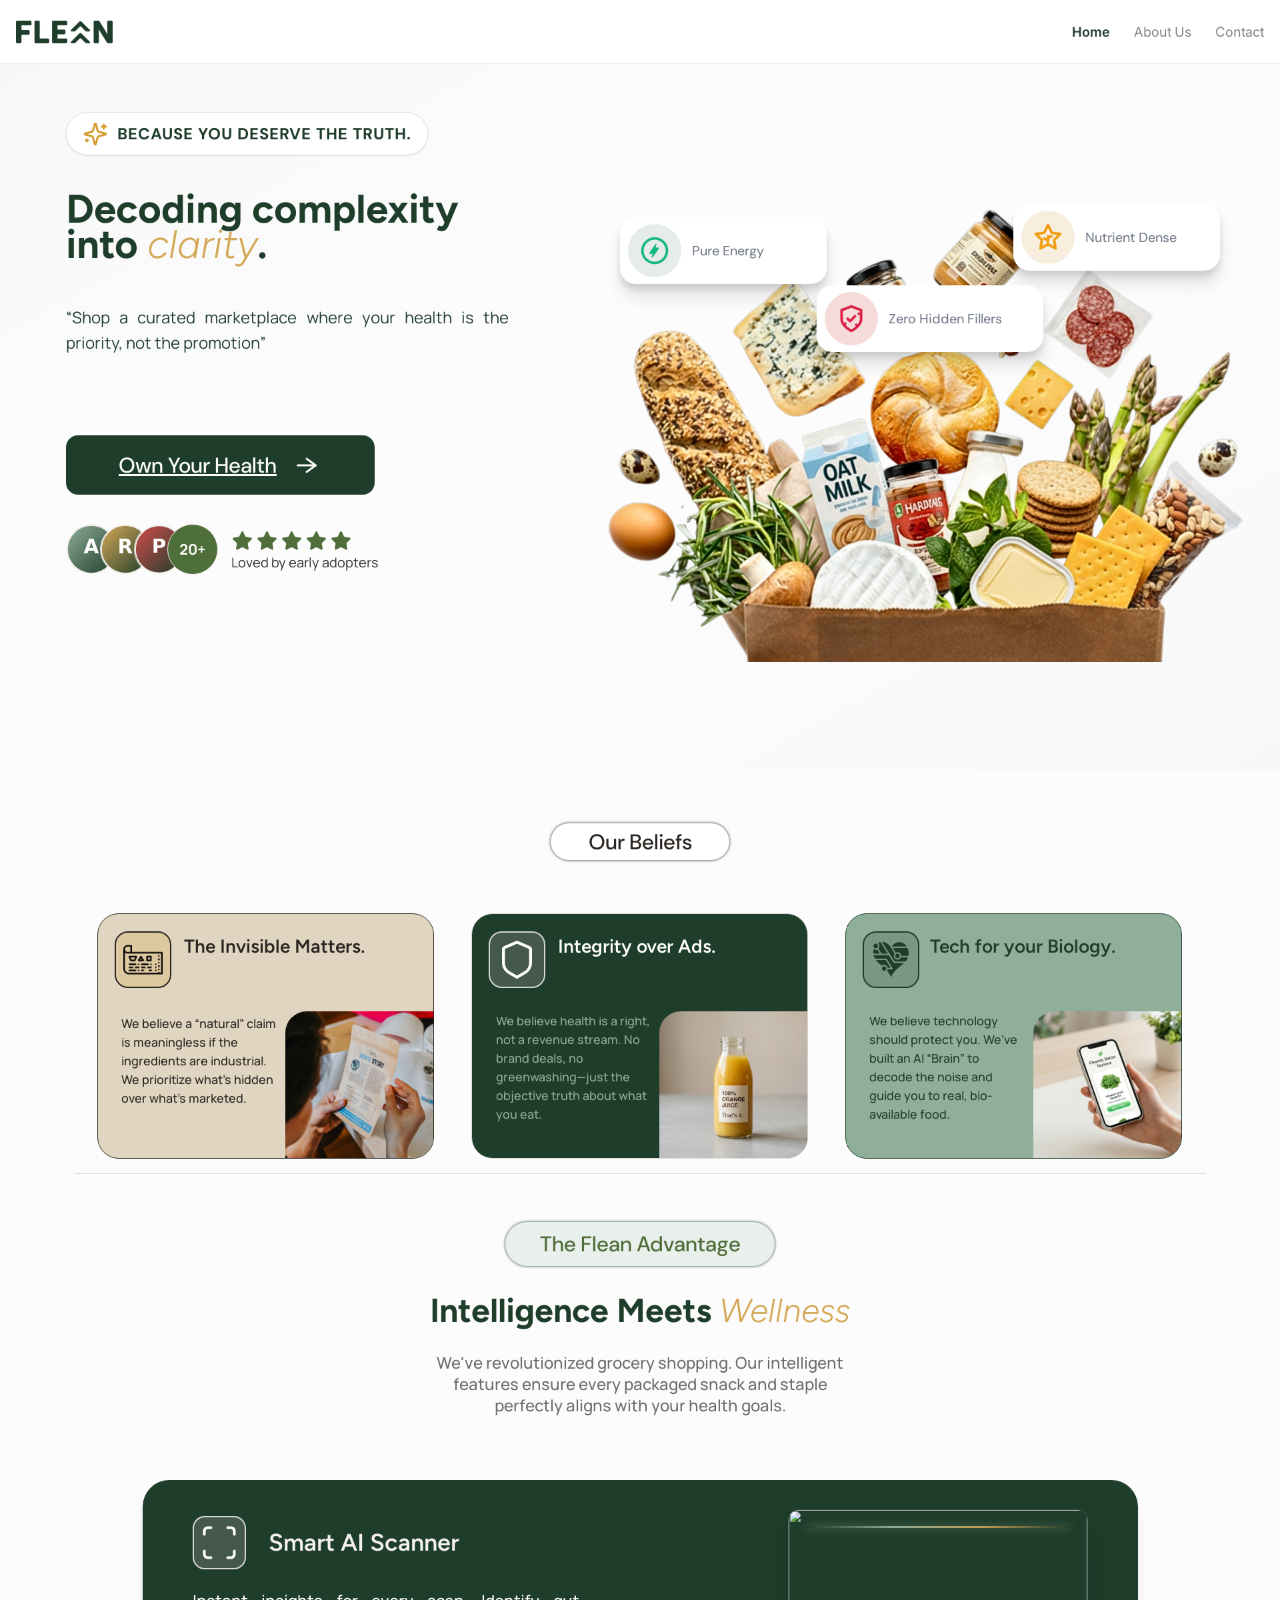
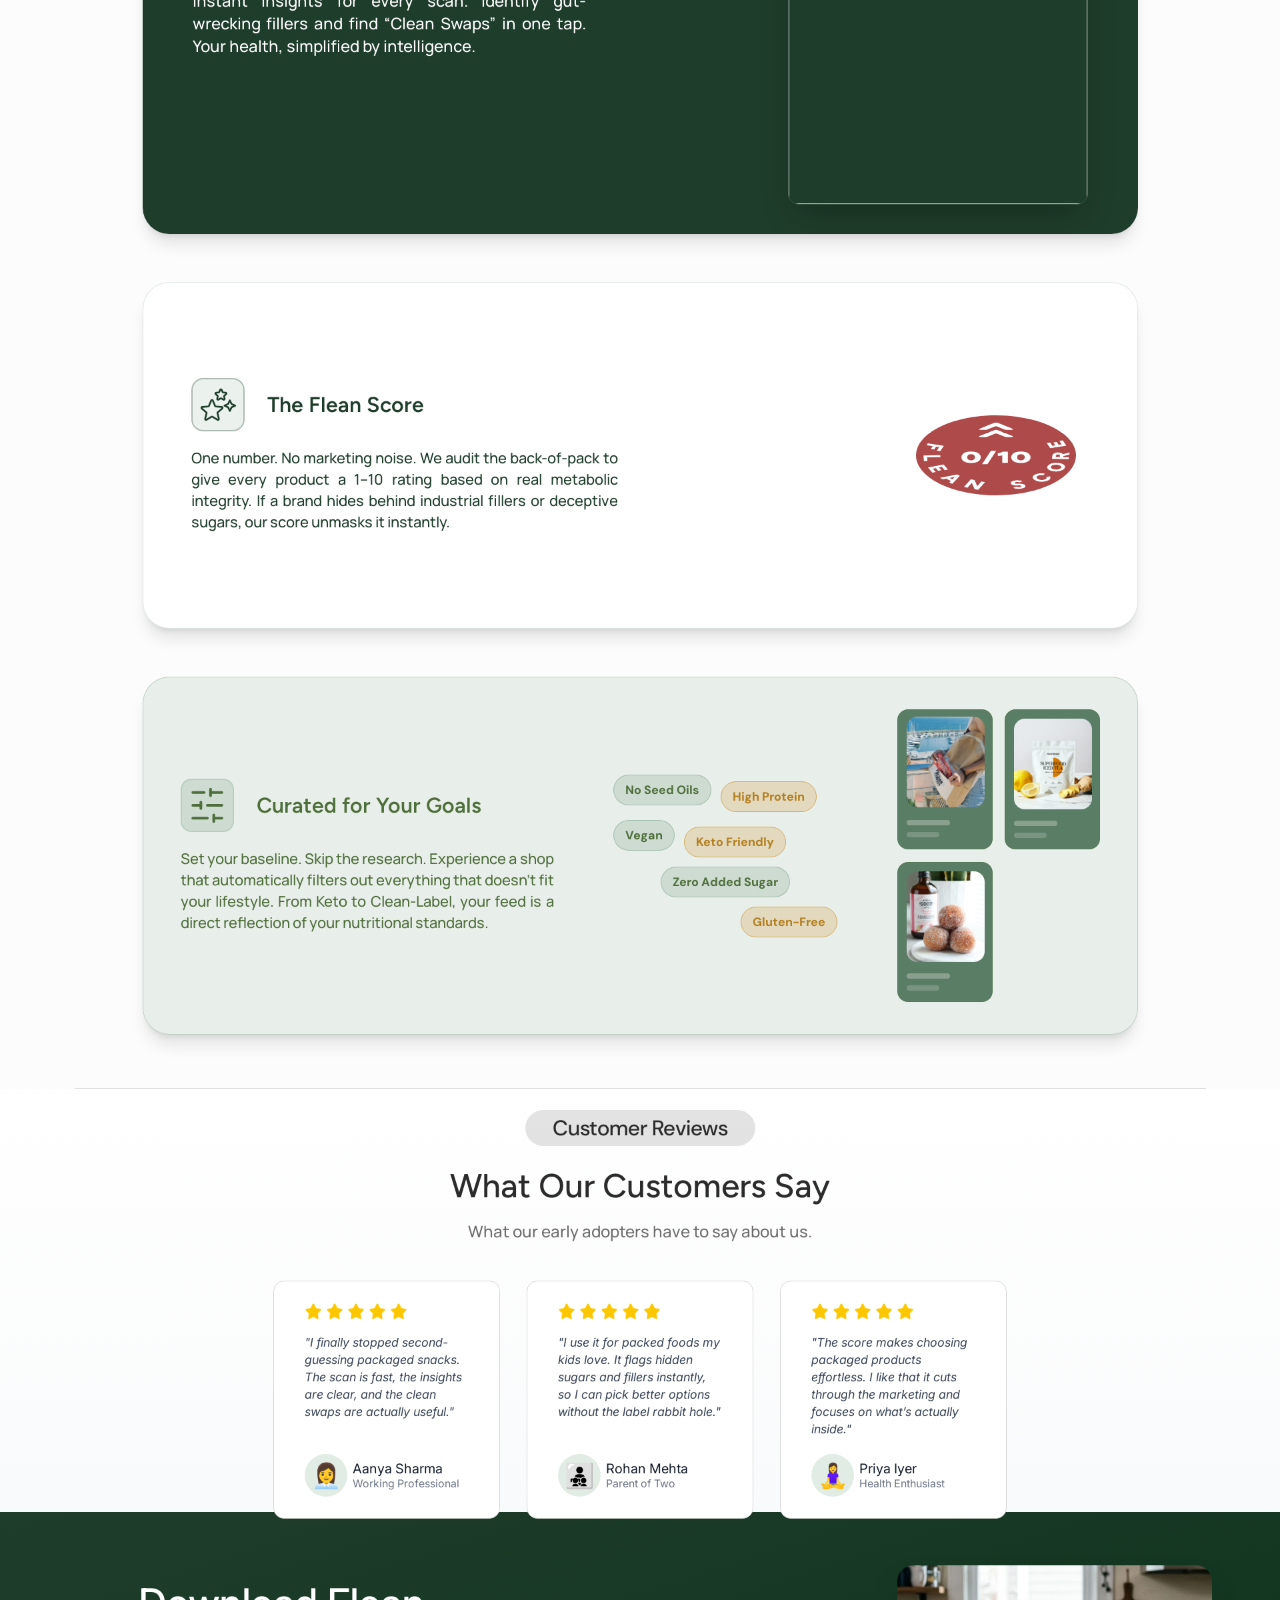
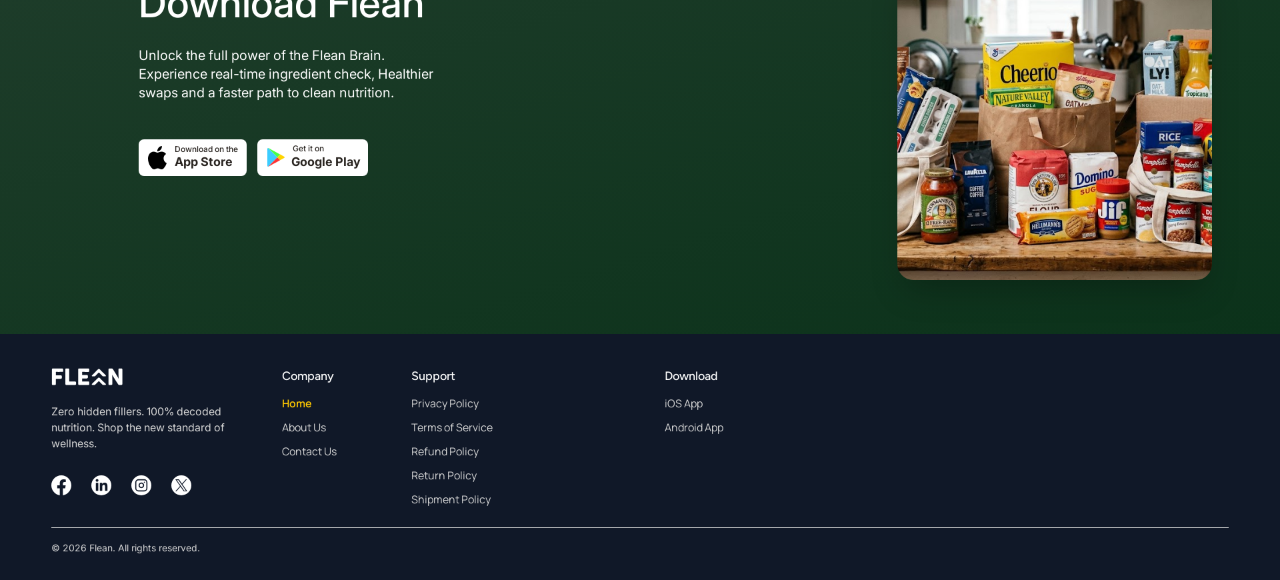
==== commit db39dda1: "Update landing page hero, copy, and CTAs Revise landing page messaging and layout, add new header lo" ====
--- a/landing-page/index.html
+++ b/landing-page/index.html
@@ -18,7 +18,9 @@
       <div class="page-scale">
         <div class="page">
       <header class="header">
-        <a href="/" aria-label="Flean home"><span class="site-header-logo header-logo" aria-hidden="true"></span></a>
+        <a href="/" aria-label="Flean home" class="header-logo">
+          <img src="assets/images/flean-logo-header.png" alt="Flean" class="header-logo-img" />
+        </a>
         <nav class="header-nav">
           <a class="active" href="index.html">Home</a>
           <a href="about.html">About Us</a>
@@ -30,29 +32,25 @@
         <div class="hero-left">
           <div class="pill">
             <img src="assets/images/hero-pill-icon.svg" alt="" width="38" height="38" />
-            <span>The New Standard of Wellness</span>
+            <span>Because You Deserve the Truth.</span>
           </div>
           <h1 class="hero-title">
-            Elevating the <em>Everyday</em>
+            Decoding complexity into <em>clarity</em>.
           </h1>
-          <p class="hero-subline">Grocery Experience</p>
           <p class="hero-body">
-            Stop letting hidden additives and deceptive marketing dictate your health. With Flean’s AI-powered X-ray vision,
-            you can instantly decode what’s really inside. Make smarter decisions with clarity, not confusion. Discover better,
-            100% vetted alternatives that align with your lifestyle. Because when you truly know what you’re consuming,
-            choosing better stops being hard.
+            &ldquo;Shop a curated marketplace where your health is the priority, not the promotion&rdquo;
           </p>
-          <button class="cta-btn">
+          <a class="cta-btn" href="#download-flean-desktop">
             Own Your Health
             <img src="assets/images/icon-cta-arrow.svg" alt="" width="46" height="34" />
-          </button>
+          </a>
 
           <div style="display:flex;align-items:center;margin-top:44px;">
             <div style="display:flex;">
-              <img src="assets/images/hero-avatar-1.jpg" alt="" style="width:76px;height:76px;border-radius:999px;border:1.7px solid #f4f1ec;" />
-              <img src="assets/images/hero-avatar-2.jpg" alt="" style="width:76px;height:76px;border-radius:999px;border:1.7px solid #f4f1ec;margin-left:-25px;" />
-              <img src="assets/images/hero-avatar-3.jpg" alt="" style="width:75px;height:76px;border-radius:999px;border:1.7px solid #f4f1ec;margin-left:-25px;" />
-              <div style="width:76px;height:76px;border-radius:999px;border:1.7px solid #f4f1ec;margin-left:-25px;background:#4e6e3a;display:grid;place-items:center;color:#fff;font:700 24px/20px Manrope,sans-serif;">+2k</div>
+              <img src="assets/images/avatar-aanya.svg" alt="" style="width:76px;height:76px;border-radius:999px;border:1.7px solid #f4f1ec;" />
+              <img src="assets/images/avatar-rohan.svg" alt="" style="width:76px;height:76px;border-radius:999px;border:1.7px solid #f4f1ec;margin-left:-25px;" />
+              <img src="assets/images/avatar-priya.svg" alt="" style="width:75px;height:76px;border-radius:999px;border:1.7px solid #f4f1ec;margin-left:-25px;" />
+              <div style="width:76px;height:76px;border-radius:999px;border:1.7px solid #f4f1ec;margin-left:-25px;background:#4e6e3a;display:grid;place-items:center;color:#fff;font:700 22px/20px Manrope,sans-serif;">20+</div>
             </div>
             <div style="margin-left:20px;">
               <div style="display:flex;gap:4px;">
@@ -62,38 +60,35 @@
                 <img src="assets/images/icon-star-green.svg" alt="" width="33" height="33" />
                 <img src="assets/images/icon-star-green.svg" alt="" width="33" height="33" />
               </div>
-              <p style="margin:6px 0 0;font:400 20px/20px Manrope,sans-serif;color:#2b2b2b;">Loved by connoisseurs</p>
+              <p style="margin:6px 0 0;font:400 20px/20px Manrope,sans-serif;color:#2b2b2b;">Loved by early adopters</p>
             </div>
           </div>
         </div>
 
         <img class="hero-image" src="assets/images/hero-photo-bag.png" alt="" />
 
-        <div class="float-card animate-f1" style="left:971px;top:202px;width:371px;">
+        <div class="float-card animate-f1" style="left:930px;top:230px;width:310px;border-radius:24px;align-items:center;">
+          <div class="icon-wrap" style="background:rgba(143,175,154,.22);">
+            <img src="assets/images/tag-pure-energy.png" alt="" width="44" height="44" />
+          </div>
+          <div style="min-width:0;padding:6px 10px 6px 0;">
+            <div class="kicker">Pure Energy</div>
+          </div>
+        </div>
+        <div class="float-card animate-f2" style="left:1520px;top:210px;width:310px;border-radius:24px;align-items:center;">
+          <div class="icon-wrap" style="background:rgba(212,168,87,.2);">
+            <img src="assets/images/tag-nutrient-dense.png" alt="" width="44" height="44" />
+          </div>
+          <div style="min-width:0;padding:6px 10px 6px 0;">
+            <div class="kicker">Nutrient Dense</div>
+          </div>
+        </div>
+        <div class="float-card animate-f3" style="left:1225px;top:332px;width:340px;border-radius:24px;align-items:center;">
           <div class="icon-wrap" style="background:rgba(210,76,76,.2);">
-            <img src="assets/images/icon-float-clarity.svg" alt="" width="57" height="57" />
-          </div>
-          <div>
-            <div class="kicker">Clarity</div>
-            <div class="text">Hidden Risk Detection</div>
-          </div>
-        </div>
-        <div class="float-card animate-f2" style="left:1474px;top:328px;width:343px;">
-          <div class="icon-wrap" style="background:rgba(212,168,87,.2);">
-            <img src="assets/images/icon-float-quality.svg" alt="" width="62" height="62" />
-          </div>
-          <div>
-            <div class="kicker">Quality</div>
-            <div class="text">Objective decisions</div>
-          </div>
-        </div>
-        <div class="float-card animate-f3" style="left:1014px;top:454px;width:393px;border-radius:24px;">
-          <div class="icon-wrap" style="background:#dcede2;">
-            <img src="assets/images/icon-float-for-you.svg" alt="" width="52" height="52" />
-          </div>
-          <div>
-            <div class="kicker">For you</div>
-            <div class="text">Consistency in choices</div>
+            <img src="assets/images/tag-zero-hidden-fillers.png" alt="" width="44" height="44" />
+          </div>
+          <div style="min-width:0;padding:6px 10px 6px 0;">
+            <div class="kicker">Zero Hidden Fillers</div>
           </div>
         </div>
       </section>
@@ -105,27 +100,27 @@
             <div style="position:absolute;left:25px;top:26px;width:85px;height:85px;border:2px solid #2a2521;background:rgba(212,168,87,.3);border-radius:20px;display:grid;place-items:center;">
               <img src="assets/images/beliefs-icon-eye.png" alt="" width="59" height="59" />
             </div>
-            <h3 style="position:absolute;left:129px;top:31px;margin:0;width:323px;font:600 28px/34px Figtree,sans-serif;color:#2a2521;">What you don’t see matters the most.</h3>
+            <h3 style="position:absolute;left:129px;top:31px;margin:0;width:323px;font:600 28px/34px Figtree,sans-serif;color:#2a2521;">The Invisible Matters.</h3>
             <p style="position:absolute;left:35px;top:150px;margin:0;width:241px;font:500 18px/28px Manrope,sans-serif;color:#2a2521;">
-              Behind every “natural” label or “healthy” claim, there are ingredients you’ve never heard of. We believe the hidden matters just as much as the visible.
+              We believe a &ldquo;natural&rdquo; claim is meaningless if the ingredients are industrial. We prioritize what&rsquo;s hidden over what&rsquo;s marketed.
             </p>
             <img src="assets/images/beliefs-photo-hidden.jpg" alt="" style="position:absolute;left:281px;top:146px;width:222px;height:222px;object-fit:cover;border-top-left-radius:32px;border-bottom-right-radius:32px;" />
           </article>
 
           <article style="width:505px;height:368px;border:1px solid #d6d6d6;border-radius:32px;background:#1f3d2b;position:relative;overflow:hidden;">
             <img src="assets/images/beliefs-deco-truth.svg" alt="" style="position:absolute;left:25px;top:26px;width:85px;height:85px;" />
-            <h3 style="position:absolute;left:129px;top:31px;margin:0;width:194px;font:600 28px/34px Figtree,sans-serif;color:#fff;">You Deserve the Truth</h3>
+            <h3 style="position:absolute;left:129px;top:31px;margin:0;width:240px;font:600 28px/34px Figtree,sans-serif;color:#fff;">Integrity over Ads.</h3>
             <p style="position:absolute;left:36px;top:146px;margin:0;width:244px;font:500 18px/28px Manrope,sans-serif;color:#8faf9a;">
-              Not fine print. Not jargon. Not marketing tricks. Just clear, honest truth about what you’re consuming, always
+              We believe health is a right, not a revenue stream. No brand deals, no greenwashing&mdash;just the objective truth about what you eat.
             </p>
             <img src="assets/images/beliefs-photo-truth.png" alt="" style="position:absolute;left:281px;top:146px;width:222px;height:222px;object-fit:cover;border-top-left-radius:32px;border-bottom-right-radius:32px;" />
           </article>
 
           <article style="width:505px;height:368px;border:1px solid #1f3d2b;border-radius:32px;background:#8faf9a;position:relative;overflow:hidden;">
             <img src="assets/images/beliefs-deco-smarter.svg" alt="" style="position:absolute;left:25px;top:26px;width:85px;height:85px;" />
-            <h3 style="position:absolute;left:126px;top:31px;margin:0;width:323px;font:600 28px/34px Figtree,sans-serif;color:#1f3d2b;">Smarter choices need smarter tools.</h3>
+            <h3 style="position:absolute;left:126px;top:31px;margin:0;width:323px;font:600 28px/34px Figtree,sans-serif;color:#1f3d2b;">Tech for your Biology.</h3>
             <p style="position:absolute;left:35px;top:146px;margin:0;width:233px;font:500 18px/28px Manrope,sans-serif;color:#1f3d2b;">
-              We believe technology should help you think better, not harder, guiding you toward cleaner, better options effortlessly.
+              We believe technology should protect you. We&rsquo;ve built an AI &ldquo;Brain&rdquo; to decode the noise and guide you to real, bio-available food.
             </p>
             <img src="assets/images/beliefs-photo-smarter.png" alt="" style="position:absolute;left:281px;top:146px;width:222px;height:222px;object-fit:cover;border-top-left-radius:32px;border-bottom-right-radius:32px;" />
           </article>
@@ -149,7 +144,7 @@
           </div>
           <h3 style="position:absolute;left:189px;top:76px;margin:0;font:600 36px/36px Figtree,sans-serif;color:#f4f1ec;">Smart AI Scanner</h3>
           <p style="position:absolute;left:75px;top:164px;width:590px;margin:0;text-align:justify;font:500 24px/34px Manrope,sans-serif;color:#fff;">
-            Point your camera at any packaged food label and let Flean do the hard work for you. Our proprietary AI instantly breaks down complex ingredient lists into simple, easy-to-understand insights so you don’t have to decode scientific names or misleading claims on your own. No more label confusion. Just fast, clear, and reliable guidance that helps you make smarter choices, every single time you shop.
+            Instant insights for every scan. Identify gut-wrecking fillers and find &ldquo;Clean Swaps&rdquo; in one tap. Your health, simplified by intelligence.
           </p>
           <div style="position:absolute;left:968px;top:44px;width:450px;height:443px;border:1px solid rgba(143,175,154,.2);border-radius:16px;overflow:hidden;box-shadow:0 25px 50px -12px rgba(0,0,0,.25);">
             <img src="assets/images/animation-ai-scanner.gif" alt="" width="450" height="443" style="display:block;width:100%;height:100%;object-fit:cover;" />
@@ -163,20 +158,14 @@
               <div style="width:80px;height:80px;flex-shrink:0;border:2px solid rgba(31,61,43,.3);background:rgba(143,175,154,.18);border-radius:18px;display:grid;place-items:center;">
                 <img src="assets/images/icon-flean-score.svg" alt="" width="58" height="58" />
               </div>
-              <h3 style="margin:0;font:600 32px/36px Figtree,sans-serif;color:#1f3d2b;">Flean Score</h3>
+              <h3 style="margin:0;font:600 32px/36px Figtree,sans-serif;color:#1f3d2b;">The Flean Score</h3>
             </div>
             <p style="margin:24px 0 0;text-align:justify;font:500 22px/32px Manrope,sans-serif;color:#1f3d2b;">
-              No more guesswork. Every item receives a precise, easy-to-understand score from 1 to 10, thoughtfully calculated based on ingredient purity and nutritional density, not marketing claims or front-of-pack promises.
-              <br /><br />
-              Behind this simple number is a deep analysis of what truly matters: the quality of ingredients, the presence of hidden additives, the use of harmful oils or excessive sugars, and the overall nutritional value your body actually benefits from.
+              One number. No marketing noise. We audit the back-of-pack to give every product a 1&ndash;10 rating based on real metabolic integrity. If a brand hides behind industrial fillers or deceptive sugars, our score unmasks it instantly.
             </p>
           </div>
           <div style="flex-shrink:0;display:flex;flex-direction:column;align-items:center;justify-content:center;gap:28px;width:280px;">
             <img src="assets/images/feature-flean-score-gauge.svg" alt="" style="width:240px;height:240px;object-fit:contain;" />
-            <div style="min-width:240px;height:48px;padding:0 16px;border-radius:999px;border:0.858px solid rgba(78,110,58,.2);background:rgba(78,110,58,.1);display:flex;align-items:center;justify-content:center;gap:8px;box-sizing:border-box;">
-              <img src="assets/images/icon-leaf-purity-badge.svg" alt="" width="28" height="28" />
-              <span style="font:500 20px/1.2 'DM Sans',sans-serif;color:#4e6e3a;">Optimal Purity</span>
-            </div>
           </div>
         </div>
 
@@ -186,12 +175,10 @@
               <div style="width:80px;height:80px;flex-shrink:0;border:2px solid rgba(143,175,154,.3);background:rgba(143,175,154,.3);border-radius:16px;display:grid;place-items:center;">
                 <img src="assets/images/icon-personalized-feed.svg" alt="" width="58" height="58" />
               </div>
-              <h3 style="margin:0;font:600 32px/38px Figtree,sans-serif;color:#4e6e3a;">Hyper-Personalized Feed</h3>
+              <h3 style="margin:0;font:600 32px/38px Figtree,sans-serif;color:#4e6e3a;">Curated for Your Goals</h3>
             </div>
             <p style="margin:24px 0 0;text-align:justify;font:500 22px/32px Manrope,sans-serif;color:#4e6e3a;">
-              Set your dietary preferences once and let Flean do the rest. Instead of endlessly scrolling through products that don’t fit your needs, we intelligently filter out the noise and surface only what truly aligns with your lifestyle.
-              <br /><br />
-              Your feed evolves into a personalised marketplace of clean, high-quality packaged foods, tailored specifically to your choices and goals. No distractions, no compromises, just relevant options you can trust.
+              Set your baseline. Skip the research. Experience a shop that automatically filters out everything that doesn&rsquo;t fit your lifestyle. From Keto to Clean-Label, your feed is a direct reflection of your nutritional standards.
             </p>
           </div>
           <div style="flex-shrink:0;display:flex;flex-direction:column;gap:12px;width:336px;">
@@ -235,17 +222,17 @@
       <section style="height:635px;background:linear-gradient(to bottom,#fff,#f9fafb);padding-top:32px;">
         <div style="width:345px;height:54px;border-radius:999px;background:rgba(214,214,214,.68);margin:0 auto;display:grid;place-items:center;font:500 32px/20px 'DM Sans',sans-serif;color:#2b2b2b;">Customer Reviews</div>
         <h2 style="margin:36px 0 0;text-align:center;font:500 50px/48px Figtree,sans-serif;color:#2b2b2b;">What Our Customers Say</h2>
-        <p style="margin:30px 0 0;text-align:center;font:500 24px/28px Manrope,sans-serif;color:#6d6c6c;">Join thousands of happy customers who trust Flean for their grocery needs</p>
+        <p style="margin:30px 0 0;text-align:center;font:500 24px/28px Manrope,sans-serif;color:#6d6c6c;">What our early adopters have to say about us.</p>
         <div style="display:flex;align-items:stretch;gap:40px;justify-content:center;margin-top:60px;">
           <article style="width:340px;min-height:280px;border:1px solid #d6d6d6;border-radius:16px;background:#fff;padding:32px 46px;box-sizing:border-box;display:flex;flex-direction:column;">
             <div style="flex-shrink:0;display:flex;gap:6px;">
               <img src="assets/images/icon-star-small.svg" alt="" width="26" height="27" /><img src="assets/images/icon-star-small.svg" alt="" width="26" height="27" /><img src="assets/images/icon-star-small.svg" alt="" width="26" height="27" /><img src="assets/images/icon-star-small.svg" alt="" width="26" height="27" /><img src="assets/images/icon-star-small.svg" alt="" width="26" height="27" />
             </div>
             <div style="flex:1;display:flex;flex-direction:column;min-height:0;margin-top:20px;">
-              <p style="flex-shrink:0;margin:0;font:400 18px/26px Inter,sans-serif;font-style:italic;color:#364153;">"Flean has been a game-changer for my busy lifestyle. Fresh groceries delivered in 30 minutes - it's like magic!"</p>
+              <p style="flex-shrink:0;margin:0;font:400 18px/26px Inter,sans-serif;font-style:italic;color:#364153;">"I finally stopped second-guessing packaged snacks. The scan is fast, the insights are clear, and the clean swaps are actually useful."</p>
               <div style="flex-shrink:0;margin-top:auto;padding-top:24px;display:flex;gap:8px;align-items:center;">
                 <div style="width:64px;height:64px;border-radius:999px;background:rgba(193,217,201,.5);display:grid;place-items:center;font-size:36px;">👩‍💼</div>
-                <div><div style="font:400 20px/24px Inter,sans-serif;color:#101828;">Sarah Johnson</div><div style="font:400 16px/20px Inter,sans-serif;color:#6a7282;">Working Professional</div></div>
+                <div><div style="font:400 20px/24px Inter,sans-serif;color:#101828;">Aanya Sharma</div><div style="font:400 16px/20px Inter,sans-serif;color:#6a7282;">Working Professional</div></div>
               </div>
             </div>
           </article>
@@ -254,10 +241,10 @@
               <img src="assets/images/icon-star-small.svg" alt="" width="26" height="27" /><img src="assets/images/icon-star-small.svg" alt="" width="26" height="27" /><img src="assets/images/icon-star-small.svg" alt="" width="26" height="27" /><img src="assets/images/icon-star-small.svg" alt="" width="26" height="27" /><img src="assets/images/icon-star-small.svg" alt="" width="26" height="27" />
             </div>
             <div style="flex:1;display:flex;flex-direction:column;min-height:0;margin-top:20px;">
-              <p style="flex-shrink:0;margin:0;font:400 18px/26px Inter,sans-serif;font-style:italic;color:#364153;">"The quality of produce is exceptional. My kids now enjoy eating fresh vegetables, and delivery is always on time!"</p>
+              <p style="flex-shrink:0;margin:0;font:400 18px/26px Inter,sans-serif;font-style:italic;color:#364153;">"I use it for packed foods my kids love. It flags hidden sugars and fillers instantly, so I can pick better options without the label rabbit hole."</p>
               <div style="flex-shrink:0;margin-top:auto;padding-top:24px;display:flex;gap:8px;align-items:center;">
                 <div style="width:64px;height:64px;border-radius:999px;background:rgba(193,217,201,.5);display:grid;place-items:center;font-size:36px;">👨‍👧‍👦</div>
-                <div><div style="font:400 20px/24px Inter,sans-serif;color:#101828;">Michael Chen</div><div style="font:400 16px/20px Inter,sans-serif;color:#6a7282;">Parent of Two</div></div>
+                <div><div style="font:400 20px/24px Inter,sans-serif;color:#101828;">Rohan Mehta</div><div style="font:400 16px/20px Inter,sans-serif;color:#6a7282;">Parent of Two</div></div>
               </div>
             </div>
           </article>
@@ -266,22 +253,22 @@
               <img src="assets/images/icon-star-small.svg" alt="" width="26" height="27" /><img src="assets/images/icon-star-small.svg" alt="" width="26" height="27" /><img src="assets/images/icon-star-small.svg" alt="" width="26" height="27" /><img src="assets/images/icon-star-small.svg" alt="" width="26" height="27" /><img src="assets/images/icon-star-small.svg" alt="" width="26" height="27" />
             </div>
             <div style="flex:1;display:flex;flex-direction:column;min-height:0;margin-top:20px;">
-              <p style="flex-shrink:0;margin:0;font:400 18px/26px Inter,sans-serif;font-style:italic;color:#364153;">"I love how fresh everything is! The app makes it so easy to find organic and healthy options. Highly recommend!"</p>
+              <p style="flex-shrink:0;margin:0;font:400 18px/26px Inter,sans-serif;font-style:italic;color:#364153;">"The score makes choosing packaged products effortless. I like that it cuts through the marketing and focuses on what&rsquo;s actually inside."</p>
               <div style="flex-shrink:0;margin-top:auto;padding-top:24px;display:flex;gap:8px;align-items:center;">
                 <div style="width:64px;height:64px;border-radius:999px;background:rgba(193,217,201,.5);display:grid;place-items:center;font-size:36px;">🧘‍♀️</div>
-                <div><div style="font:400 20px/24px Inter,sans-serif;color:#101828;">Emily Rodriguez</div><div style="font:400 16px/20px Inter,sans-serif;color:#6a7282;">Health Enthusiast</div></div>
+                <div><div style="font:400 20px/24px Inter,sans-serif;color:#101828;">Priya Iyer</div><div style="font:400 16px/20px Inter,sans-serif;color:#6a7282;">Health Enthusiast</div></div>
               </div>
             </div>
           </article>
         </div>
       </section>
 
-      <section class="download">
+      <section class="download" id="download-flean-desktop">
         <div style="width:1716px;height:472px;margin:0 auto;position:relative;top:80px;">
           <div style="position:absolute;left:106px;top:26px;width:571px;">
-            <h2 style="margin:0;font:500 60px/60px Inter,sans-serif;color:#fff;">Download the Flean App Today</h2>
+            <h2 style="margin:0;font:500 60px/60px Inter,sans-serif;color:#fff;">Download Flean</h2>
             <p style="width:448px;margin:35px 0 0;font:400 20px/28px Inter,sans-serif;color:#fff;">
-              Get exclusive app-only deals, faster checkout, and real-time delivery tracking. Your fresh groceries are just a tap away!
+              Unlock the full power of the Flean Brain. Experience real-time ingredient check, Healthier swaps and a faster path to clean nutrition.
             </p>
             <div style="display:flex;gap:16px;margin-top:56px;">
               <div style="width:162px;height:55px;background:#fff;border-radius:8px;position:relative;">
@@ -295,10 +282,6 @@
                 <div style="position:absolute;left:51px;top:23px;font:700 18px/22px Inter,sans-serif;">Google Play</div>
               </div>
             </div>
-            <div style="display:flex;gap:30px;margin-top:20px;">
-              <div><div style="font:400 30px/36px Inter,sans-serif;color:#fff;">4.8★</div><div style="font:400 14px/20px Inter,sans-serif;color:#fff;">App Rating</div></div>
-              <div><div style="font:400 30px/36px Inter,sans-serif;color:#fff;">100K+</div><div style="font:400 14px/20px Inter,sans-serif;color:#fff;">Downloads</div></div>
-            </div>
           </div>
           <div style="position:absolute;right:0;top:0;width:472px;height:472px;border-radius:24px;overflow:hidden;box-shadow:0 25px 50px -12px rgba(0,0,0,.25);">
             <img src="assets/images/cta-section-photo.png" alt="" style="width:100%;height:100%;object-fit:cover;object-position:center;display:block;" />
@@ -309,7 +292,7 @@
       <footer class="footer">
         <div style="width:1766px;height:192px;margin:0 auto;position:relative;top:50px;">
           <a href="/" aria-label="Flean home" class="footer-logo-link"><img class="flean-logo-img flean-logo-img--on-dark" src="assets/images/flean-logo.svg" alt="" /></a>
-          <p style="position:absolute;left:0;top:54px;width:281px;margin:0;font:400 16px/24px Inter,sans-serif;color:#d6d6d6;">Best groceries delivered to your doorstep in 30 minutes. Quality you can trust.</p>
+          <p style="position:absolute;left:0;top:54px;width:281px;margin:0;font:400 16px/24px Inter,sans-serif;color:#d6d6d6;">Zero hidden fillers. 100% decoded nutrition. Shop the new standard of wellness.</p>
           <div style="position:absolute;left:346px;top:0;color:#d6d6d6;font:400 16px/24px Manrope,sans-serif;">
             <div style="font:500 18px/27px Figtree,sans-serif;color:#fff;">Company</div>
             <a href="index.html" style="display:block;margin-top:15px;color:#fdc700;font-weight:600;text-decoration:none;">Home</a>
@@ -344,55 +327,59 @@
 
     <main class="mobile-view">
       <div class="mx-auto w-full max-w-[393px] bg-[#fcfcfc]">
-        <header class="h-[82px] border-b border-[#ececec] px-[21px] pt-[22px]">
+        <header class="h-[82px] border-b border-[#ececec] px-4 pt-[22px]">
           <div class="flex items-center justify-between">
-            <a href="/" aria-label="Flean home"><span class="site-header-logo h-[22px] w-[98px]" aria-hidden="true"></span></a>
+            <a href="/" aria-label="Flean home" class="flex items-center">
+              <img src="assets/images/flean-logo-header.png" alt="Flean" class="h-[22px] w-auto" />
+            </a>
             <button type="button" class="grid size-8 place-items-center" data-mobile-menu-open aria-label="Open mobile menu" aria-expanded="false" aria-controls="mobile-menu-panel">
               <img src="assets/images/menu-hamburger.svg" alt="" class="size-8" />
             </button>
           </div>
         </header>
 
-        <section class="relative h-[730px] overflow-hidden bg-[linear-gradient(151deg,rgba(143,175,154,0.05)_0%,#fcfcfc_38%,#fcfcfc_58%,rgba(143,175,154,0.05)_100%)]">
+        <section class="relative h-[930px] overflow-hidden bg-[linear-gradient(151deg,rgba(143,175,154,0.05)_0%,#fcfcfc_38%,#fcfcfc_58%,rgba(143,175,154,0.05)_100%)]">
           <div class="absolute left-[64.5px] top-6 flex h-[34px] w-[264px] items-center gap-2 rounded-full border border-[rgba(143,175,154,0.3)] bg-white pl-5 pr-2 shadow-sm">
             <img src="assets/images/icon-wellness-leaf.svg" alt="" class="size-4" />
-            <p class="font-['DM_Sans'] text-[10px] font-bold uppercase leading-[15px] tracking-[1px] text-[#1f3d2b]">The New Standard of Wellness</p>
-          </div>
-          <h1 class="absolute left-1/2 top-[82px] w-[304px] -translate-x-1/2 text-center font-['Figtree'] text-[32px] font-medium leading-[48px] tracking-[-1.2px] text-[#1f3d2b]">
-            Elevating the <span class="font-light italic text-[#d4a857]">Everyday</span><br />
-            <span class="text-[#4e6e3a]">Grocery Experience</span>
+            <p class="font-['DM_Sans'] text-[10px] font-bold uppercase leading-[15px] tracking-[1px] text-[#1f3d2b]">Because You Deserve the Truth.</p>
+          </div>
+          <h1 class="absolute left-1/2 top-[82px] w-[320px] -translate-x-1/2 text-center font-['Figtree'] text-[32px] font-medium leading-[42px] tracking-[-1.2px] text-[#1f3d2b]">
+            Decoding complexity into <span class="font-light italic text-[#d4a857]">clarity</span>.
           </h1>
-          <img src="assets/images/mobile-hero-decoration.png" alt="" class="absolute left-[-8px] top-[203px] h-[291px] w-[405px] object-cover" />
-          <div class="absolute left-6 top-[238px] flex h-[58px] w-[224px] items-center gap-[9px] rounded-2xl bg-white px-3 shadow-[0_20px_25px_rgba(0,0,0,0.1),0_8px_10px_rgba(0,0,0,0.1)]">
-            <div class="grid size-10 place-items-center rounded-full bg-[rgba(210,76,76,0.2)]"><img src="assets/images/icon-mobile-clarity.svg" alt="" class="size-6" /></div>
-            <div><p class="font-['DM_Sans'] text-xs leading-5 text-[#6a7282]">Clarity</p><p class="font-['DM_Sans'] text-[14px] font-semibold leading-6 text-[#101828]">Hidden Risk Detection</p></div>
-          </div>
-          <div class="absolute left-[162px] top-[354px] flex h-[58px] w-[209px] items-center gap-[9px] rounded-2xl bg-white px-3 shadow-[0_20px_25px_rgba(0,0,0,0.1),0_8px_10px_rgba(0,0,0,0.1)]">
-            <div class="grid size-10 place-items-center rounded-full bg-[rgba(212,168,87,0.2)]"><img src="assets/images/icon-mobile-quality.svg" alt="" class="size-6" /></div>
-            <div><p class="font-['DM_Sans'] text-xs leading-5 text-[#6a7282]">Quality</p><p class="font-['DM_Sans'] text-[14px] font-semibold leading-6 text-[#101828]">Objective decisions</p></div>
-          </div>
-          <div class="absolute left-[30px] top-[478px] flex h-[66px] w-[250px] items-center gap-[9px] rounded-2xl bg-white px-3 shadow-[0_20px_25px_rgba(0,0,0,0.1),0_8px_10px_rgba(0,0,0,0.1)]">
-            <div class="grid size-10 place-items-center rounded-full bg-[#dcede2]"><img src="assets/images/icon-mobile-for-you.svg" alt="" class="size-6" /></div>
-            <div><p class="font-['DM_Sans'] text-xs leading-5 text-[#6a7282]">For you</p><p class="font-['DM_Sans'] text-[14px] font-semibold leading-6 text-[#101828]">Consistency in choices</p></div>
-          </div>
-          <div class="absolute left-[35px] top-[578px] flex items-start">
-            <div class="relative h-12 w-36">
-              <img src="assets/images/mobile-hero-avatar-1.jpg" alt="" class="absolute left-0 top-0 size-12 rounded-full border-[1.7px] border-[#f4f1ec]" />
-              <img src="assets/images/mobile-hero-avatar-2.jpg" alt="" class="absolute left-8 top-0 size-12 rounded-full border-[1.7px] border-[#f4f1ec]" />
-              <img src="assets/images/mobile-hero-avatar-3.jpg" alt="" class="absolute left-16 top-0 size-12 rounded-full border-[1.7px] border-[#f4f1ec]" />
-              <div class="absolute left-24 top-0 grid size-12 place-items-center rounded-full border-[1.7px] border-[#f4f1ec] bg-[#4e6e3a] font-['Manrope'] text-[14px] font-bold text-white">+2k</div>
-            </div>
-            <div class="ml-8 mt-1">
+          <p class="absolute left-1/2 top-[178px] w-[330px] -translate-x-1/2 text-center font-['Manrope'] text-[14px] font-medium leading-6 text-[#44515c]">
+            &ldquo;Shop a curated marketplace where your health is the priority, not the promotion&rdquo;
+          </p>
+          <div class="absolute left-[26px] top-[260px] flex h-[54px] w-[188px] items-center gap-2 rounded-2xl bg-white px-[10px] shadow-[0_20px_25px_rgba(0,0,0,0.1),0_8px_10px_rgba(0,0,0,0.1)]">
+            <div class="grid size-9 shrink-0 place-items-center rounded-full bg-[rgba(143,175,154,0.25)]"><img src="assets/images/tag-pure-energy.png" alt="" class="size-5" /></div>
+            <div class="min-w-0 pr-[6px] py-[6px]"><p class="font-['DM_Sans'] text-[12px] font-semibold leading-4 text-[#101828]">Pure Energy</p></div>
+          </div>
+          <div class="absolute left-[184px] top-[318px] flex h-[54px] w-[182px] items-center gap-2 rounded-2xl bg-white px-[10px] shadow-[0_20px_25px_rgba(0,0,0,0.1),0_8px_10px_rgba(0,0,0,0.1)]">
+            <div class="grid size-9 shrink-0 place-items-center rounded-full bg-[rgba(212,168,87,0.2)]"><img src="assets/images/tag-nutrient-dense.png" alt="" class="size-5" /></div>
+            <div class="min-w-0 pr-[6px] py-[6px]"><p class="font-['DM_Sans'] text-[12px] font-semibold leading-4 text-[#101828]">Nutrient Dense</p></div>
+          </div>
+          <div class="absolute left-[92px] top-[380px] flex h-[54px] w-[238px] items-center gap-2 rounded-2xl bg-white px-[10px] shadow-[0_20px_25px_rgba(0,0,0,0.1),0_8px_10px_rgba(0,0,0,0.1)]">
+            <div class="grid size-9 shrink-0 place-items-center rounded-full bg-[rgba(210,76,76,0.2)]"><img src="assets/images/tag-zero-hidden-fillers.png" alt="" class="size-5" /></div>
+            <div class="min-w-0 pr-[6px] py-[6px]"><p class="font-['DM_Sans'] text-[12px] font-semibold leading-4 text-[#101828]">Zero Hidden Fillers</p></div>
+          </div>
+          <img src="assets/images/mobile-hero-decoration.png" alt="" class="absolute left-[-8px] top-[470px] h-[291px] w-[405px] object-cover" />
+          <div class="absolute left-[34px] top-[780px] flex items-center">
+            <div class="relative h-10 w-28">
+              <img src="assets/images/avatar-aanya.svg" alt="" class="absolute left-0 top-0 size-10 rounded-full border-[1.7px] border-[#f4f1ec]" />
+              <img src="assets/images/avatar-rohan.svg" alt="" class="absolute left-7 top-0 size-10 rounded-full border-[1.7px] border-[#f4f1ec]" />
+              <img src="assets/images/avatar-priya.svg" alt="" class="absolute left-14 top-0 size-10 rounded-full border-[1.7px] border-[#f4f1ec]" />
+              <div class="absolute left-[84px] top-0 grid size-10 place-items-center rounded-full border-[1.7px] border-[#f4f1ec] bg-[#4e6e3a] font-['Manrope'] text-[12px] font-bold text-white">20+</div>
+            </div>
+            <div class="ml-6">
               <div class="flex gap-1">
                 <img src="assets/images/icon-star-tiny.svg" alt="" class="size-4" /><img src="assets/images/icon-star-tiny.svg" alt="" class="size-4" /><img src="assets/images/icon-star-tiny.svg" alt="" class="size-4" /><img src="assets/images/icon-star-tiny.svg" alt="" class="size-4" /><img src="assets/images/icon-star-tiny.svg" alt="" class="size-4" />
               </div>
-              <p class="mt-1 font-['Manrope'] text-[14px] leading-5 text-[#2b2b2b]">Loved by connoisseurs</p>
-            </div>
-          </div>
-          <button class="absolute left-[34px] top-[650px] flex h-[50px] w-[325px] items-center justify-center gap-2 rounded-xl border-2 border-white bg-[#1f3d2b] text-white">
+              <p class="mt-1 font-['Manrope'] text-[14px] leading-5 text-[#2b2b2b]">Loved by early adopters</p>
+            </div>
+          </div>
+          <a href="#download-flean-mobile" class="absolute left-[34px] top-[842px] flex h-[50px] w-[325px] items-center justify-center gap-2 rounded-xl border-2 border-white bg-[#1f3d2b] text-white no-underline">
             <span class="font-['DM_Sans'] text-[18px] font-medium leading-7">Own Your Health</span>
             <img src="assets/images/icon-arrow-right.svg" alt="" class="h-[23px] w-8" />
-          </button>
+          </a>
         </section>
 
         <section class="relative h-[929px] w-full max-w-[393px] bg-[#fcfcfc]">
@@ -401,24 +388,24 @@
           </div>
           <article class="absolute left-2 right-2 top-[105px] h-[253px] overflow-hidden rounded-[32px] border border-[#2a2521] bg-[#e0d5c0]">
             <div class="absolute left-4 top-[25px] grid size-12 place-items-center rounded-[12px] border border-[#2a2521] bg-[rgba(212,168,87,0.3)]"><img src="assets/images/card-thumb-spices.png" alt="" class="size-[31px]" /></div>
-            <h3 class="absolute left-[78px] top-[25px] w-[196px] font-['Figtree'] text-[18px] font-semibold leading-6 text-[#2a2521]">What you don’t see matters the most.</h3>
-            <p class="absolute left-4 top-[89px] w-[min(210px,calc(100%-170px))] font-['Manrope'] text-[14px] font-medium leading-[22px] text-[#2a2521]">Behind every “natural” label or “healthy” claim, there are ingredients you’ve never heard of. We believe the hidden matters just as much as the visible.</p>
+            <h3 class="absolute left-[78px] top-[25px] w-[196px] font-['Figtree'] text-[18px] font-semibold leading-6 text-[#2a2521]">The Invisible Matters.</h3>
+            <p class="absolute left-4 top-[89px] w-[min(210px,calc(100%-170px))] font-['Manrope'] text-[14px] font-medium leading-[22px] text-[#2a2521]">We believe a &ldquo;natural&rdquo; claim is meaningless if the ingredients are industrial. We prioritize what&rsquo;s hidden over what&rsquo;s marketed.</p>
             <div class="absolute right-0 top-[89px] h-[163px] w-[146px] overflow-hidden rounded-br-[32px] rounded-tl-[32px]">
               <img src="assets/images/product-photo-yogurt.jpg" alt="" class="h-full w-full object-cover object-center" />
             </div>
           </article>
           <article class="absolute left-2 right-2 top-[382px] h-[251px] overflow-hidden rounded-[32px] border border-[#d6d6d6] bg-[#1f3d2b]">
             <img src="assets/images/icon-category-dairy.svg" alt="" class="absolute left-4 top-[25px] size-12" />
-            <h3 class="absolute left-[80px] top-[25px] w-[118px] font-['Figtree'] text-[18px] font-semibold leading-6 text-white">You Deserve the Truth</h3>
-            <p class="absolute left-[18px] top-[92px] w-[min(212px,calc(100%-168px))] font-['Manrope'] text-[14px] font-medium leading-[22px] text-[#8faf9a]">Not fine print. Not jargon. Not marketing tricks. Just clear, honest truth about what you’re consuming, always</p>
+            <h3 class="absolute left-[80px] top-[25px] w-[160px] font-['Figtree'] text-[18px] font-semibold leading-6 text-white">Integrity over Ads.</h3>
+            <p class="absolute left-[18px] top-[92px] w-[min(212px,calc(100%-168px))] font-['Manrope'] text-[14px] font-medium leading-[22px] text-[#8faf9a]">We believe health is a right, not a revenue stream. No brand deals, no greenwashing&mdash;just the objective truth about what you eat.</p>
             <div class="absolute right-0 top-[98px] h-[152px] w-[144px] overflow-hidden rounded-br-[32px] rounded-tl-[32px]">
               <img src="assets/images/product-photo-granola.png" alt="" class="h-full w-full object-cover object-center" />
             </div>
           </article>
           <article class="absolute left-2 right-2 top-[657px] h-[242px] overflow-hidden rounded-[32px] border border-[#1f3d2b] bg-[#8faf9a]">
             <img src="assets/images/icon-category-snacks.svg" alt="" class="absolute left-4 top-[25px] size-12" />
-            <h3 class="absolute left-[78px] top-[25px] w-[196px] font-['Figtree'] text-[18px] font-semibold leading-6 text-[#1f3d2b]">Smarter choices need smarter tools.</h3>
-            <p class="absolute left-4 top-[89px] w-[min(208px,calc(100%-168px))] font-['Manrope'] text-[14px] font-medium leading-[22px] text-[#1f3d2b]">We believe technology should help you think better, not harder, guiding you toward cleaner, better options effortlessly.</p>
+            <h3 class="absolute left-[78px] top-[25px] w-[196px] font-['Figtree'] text-[18px] font-semibold leading-6 text-[#1f3d2b]">Tech for your Biology.</h3>
+            <p class="absolute left-4 top-[89px] w-[min(208px,calc(100%-168px))] font-['Manrope'] text-[14px] font-medium leading-[22px] text-[#1f3d2b]">We believe technology should protect you. We&rsquo;ve built an AI &ldquo;Brain&rdquo; to decode the noise and guide you to real, bio-available food.</p>
             <div class="absolute right-0 top-[92px] h-[149px] w-[144px] overflow-hidden rounded-br-[32px] rounded-tl-[32px]">
               <img src="assets/images/product-photo-chips.png" alt="" class="h-full w-full object-cover object-center" />
             </div>
@@ -432,20 +419,19 @@
 
           <article class="mx-2 mt-9 min-h-[530px] rounded-[24px] bg-[#1f3d2b] px-4 pb-6 pt-[33px] shadow-xl">
             <div class="flex items-center gap-4"><div class="grid size-12 place-items-center rounded-xl border border-[#d6d6d6] bg-[rgba(151,152,153,0.3)]"><img src="assets/images/icon-scanner-mini.svg" alt="" class="size-7" /></div><h3 class="font-['Figtree'] text-[20px] font-semibold leading-9 text-[#f4f1ec]">Smart AI Scanner</h3></div>
-            <p class="mt-4 w-full font-['Manrope'] text-[16px] leading-[24px] text-white">Point your camera at any packaged food label and let Flean do the hard work for you. Our proprietary AI instantly decodes complex ingredient lists, detecting hidden sugars and harmful seed oils before you buy.</p>
-            <div class="relative mx-auto mt-6 size-[258px] overflow-hidden rounded-2xl border border-[rgba(143,175,154,0.2)] bg-black"><img src="assets/images/animation-smart-scanner.gif" alt="" class="h-full w-full object-contain object-center" /><div class="scan-line"></div></div>
+            <p class="mt-4 w-full font-['Manrope'] text-[16px] leading-[24px] text-white">Instant insights for every scan. Identify gut-wrecking fillers and find &ldquo;Clean Swaps&rdquo; in one tap. Your health, simplified by intelligence.</p>
+            <div class="relative mx-auto mt-6 size-[258px] overflow-hidden rounded-2xl border border-[rgba(143,175,154,0.2)] bg-transparent"><img src="assets/images/animation-smart-scanner.gif" alt="" class="h-full w-full object-contain object-center" /><div class="scan-line"></div></div>
           </article>
 
           <article class="mx-2 mt-10 min-h-[478px] rounded-[24px] border border-[rgba(143,175,154,0.3)] bg-white px-4 pb-6 pt-[33px] shadow-xl">
-            <div class="flex items-center gap-4"><div class="grid size-12 place-items-center rounded-xl border border-[rgba(31,61,43,0.3)] bg-[rgba(143,175,154,0.18)]"><img src="assets/images/icon-flean-score-small.svg" alt="" class="size-7" /></div><h3 class="font-['Figtree'] text-[20px] font-semibold leading-9 text-[#1f3d2b]">Flean Score</h3></div>
-            <p class="mt-4 w-full font-['Manrope'] text-[16px] leading-[24px] text-[#1f3d2b]">No more guesswork. Every item receives a precise 1-100 score based on ingredient purity and nutritional density.</p>
+            <div class="flex items-center gap-4"><div class="grid size-12 place-items-center rounded-xl border border-[rgba(31,61,43,0.3)] bg-[rgba(143,175,154,0.18)]"><img src="assets/images/icon-flean-score-small.svg" alt="" class="size-7" /></div><h3 class="font-['Figtree'] text-[20px] font-semibold leading-9 text-[#1f3d2b]">The Flean Score</h3></div>
+            <p class="mt-4 w-full font-['Manrope'] text-[16px] leading-[24px] text-[#1f3d2b]">One number. No marketing noise. We audit the back-of-pack to give every product a 1&ndash;10 rating based on real metabolic integrity. If a brand hides behind industrial fillers or deceptive sugars, our score unmasks it instantly.</p>
             <img src="assets/images/illustration-flean-score.svg" alt="" class="mx-auto mt-10 size-[100px]" />
-            <div class="mx-auto mt-10 flex h-[30px] w-[163px] items-center justify-center gap-2 rounded-full border border-[rgba(78,110,58,0.2)] bg-[rgba(78,110,58,0.1)]"><img src="assets/images/icon-leaf-circle.svg" alt="" class="size-4" /><span class="font-['DM_Sans'] text-[14px] font-medium leading-5 text-[#4e6e3a]">Optimal Purity</span></div>
           </article>
 
           <article class="mx-2 mt-10 rounded-[24px] border border-[rgba(143,175,154,0.5)] bg-[rgba(143,175,154,0.18)] px-4 pb-8 pt-[33px] shadow-xl">
-            <div class="flex items-center gap-4"><div class="grid size-12 place-items-center rounded-xl border border-[rgba(143,175,154,0.3)] bg-[rgba(143,175,154,0.3)]"><img src="assets/images/icon-leaf-circle.svg" alt="" class="size-7" /></div><h3 class="font-['Figtree'] text-[20px] font-semibold leading-9 text-[#4e6e3a]">Hyper-Personalized Feed</h3></div>
-            <p class="mt-4 w-full font-['Manrope'] text-[16px] leading-[24px] text-[#4e6e3a]">Set your dietary preferences once. We automatically filter out the noise, curating a bespoke marketplace of pristine packaged goods that perfectly match your lifestyle.</p>
+            <div class="flex items-center gap-4"><div class="grid size-12 place-items-center rounded-xl border border-[rgba(143,175,154,0.3)] bg-[rgba(143,175,154,0.3)]"><img src="assets/images/icon-leaf-circle.svg" alt="" class="size-7" /></div><h3 class="font-['Figtree'] text-[20px] font-semibold leading-9 text-[#4e6e3a]">Curated for Your Goals</h3></div>
+            <p class="mt-4 w-full font-['Manrope'] text-[16px] leading-[24px] text-[#4e6e3a]">Set your baseline. Skip the research. Experience a shop that automatically filters out everything that doesn&rsquo;t fit your lifestyle. From Keto to Clean-Label, your feed is a direct reflection of your nutritional standards.</p>
             <div class="mt-8 flex w-full flex-wrap gap-3">
               <span class="rounded-full border border-[rgba(143,175,154,0.7)] bg-[rgba(143,175,154,0.3)] px-4 py-2 font-['DM_Sans'] text-[14px] font-bold leading-5 tracking-[0.35px] text-[#4e6e3a]">No Seed Oils</span>
               <span class="rounded-full border border-[#d4a857] bg-[rgba(212,168,87,0.3)] px-4 py-2 font-['DM_Sans'] text-[14px] font-bold leading-5 tracking-[0.35px] text-[#b37e1d]">High Protein</span>
@@ -465,7 +451,7 @@
         <section class="relative overflow-hidden pb-4 pt-3">
           <div class="mx-auto grid h-9 w-[159px] place-items-center rounded-full bg-[rgba(214,214,214,0.68)]"><p class="font-['DM_Sans'] text-sm font-medium text-[#2b2b2b]">Customer Reviews</p></div>
           <h2 class="mx-auto mt-4 w-[243px] text-center font-['Figtree'] text-[32px] font-medium leading-10 text-[#2b2b2b]">What Our Customers Say</h2>
-          <p class="mx-auto mt-4 w-[312px] text-center font-['Manrope'] text-base leading-[26px] text-[#6d6c6c]">Join thousands of happy customers who trust Flean for their grocery needs</p>
+          <p class="mx-auto mt-4 w-[312px] text-center font-['Manrope'] text-base leading-[26px] text-[#6d6c6c]">What our early adopters have to say about us.</p>
 
           <div class="mobile-reviews-marquee mt-6" role="region" aria-label="Customer reviews" aria-live="off">
             <div class="mobile-reviews-marquee-track">
@@ -473,22 +459,22 @@
                 <article class="box-border flex min-h-[220px] w-[276px] shrink-0 flex-col rounded-2xl border border-[#d6d6d6] bg-white px-[22px] pb-[22px] pt-[22px]">
                   <div class="flex shrink-0 gap-1"><img src="assets/images/star-rating-cap.svg" alt="" class="size-[15px]" /><img src="assets/images/star-rating-outline.svg" alt="" class="h-[15px] w-4" /><img src="assets/images/star-rating-filled.svg" alt="" class="h-[15px] w-4" /><img src="assets/images/star-rating-outline.svg" alt="" class="h-[15px] w-4" /><img src="assets/images/star-rating-cap.svg" alt="" class="size-[15px]" /></div>
                   <div class="flex min-h-0 flex-1 flex-col pt-3">
-                    <p class="shrink-0 font-['DM_Sans'] text-xs italic leading-5 text-[#364153]">"Flean has been a game-changer for my busy lifestyle. Fresh groceries delivered in 30 minutes - it's like magic!"</p>
-                    <div class="mt-auto flex shrink-0 items-center gap-3 pt-4"><div class="grid size-[38px] place-items-center rounded-full bg-[#d0fae5] text-[20px]">👩‍💼</div><div><p class="font-['Figtree'] text-[14px] leading-6 text-[#101828]">Sarah Johnson</p><p class="font-['Figtree'] text-[12px] leading-5 text-[#6a7282]">Working Professional</p></div></div>
+                    <p class="shrink-0 font-['DM_Sans'] text-xs italic leading-5 text-[#364153]">"I finally stopped second-guessing packaged snacks. The scan is fast, the insights are clear, and the clean swaps are actually useful."</p>
+                    <div class="mt-auto flex shrink-0 items-center gap-3 pt-4"><div class="grid size-[38px] place-items-center rounded-full bg-[#d0fae5] text-[20px]">👩‍💼</div><div><p class="font-['Figtree'] text-[14px] leading-6 text-[#101828]">Aanya Sharma</p><p class="font-['Figtree'] text-[12px] leading-5 text-[#6a7282]">Working Professional</p></div></div>
                   </div>
                 </article>
                 <article class="box-border flex min-h-[220px] w-[276px] shrink-0 flex-col rounded-2xl border border-[#d6d6d6] bg-white px-[22px] pb-[22px] pt-[22px]">
                   <div class="flex shrink-0 gap-1"><img src="assets/images/star-rating-cap.svg" alt="" class="size-[15px]" /><img src="assets/images/star-rating-outline.svg" alt="" class="h-[15px] w-4" /><img src="assets/images/star-rating-filled.svg" alt="" class="h-[15px] w-4" /><img src="assets/images/star-rating-outline.svg" alt="" class="h-[15px] w-4" /><img src="assets/images/star-rating-cap.svg" alt="" class="size-[15px]" /></div>
                   <div class="flex min-h-0 flex-1 flex-col pt-3">
-                    <p class="shrink-0 font-['DM_Sans'] text-xs italic leading-5 text-[#364153]">"The quality of produce is exceptional. My kids now enjoy eating fresh vegetables, and delivery is always on time!"</p>
-                    <div class="mt-auto flex shrink-0 items-center gap-3 pt-4"><div class="grid size-[38px] place-items-center rounded-full bg-[#d0fae5] text-[20px]">👨‍👧‍👦</div><div><p class="font-['Figtree'] text-[14px] leading-6 text-[#101828]">Michael Chen</p><p class="font-['Figtree'] text-[12px] leading-5 text-[#6a7282]">Parent of Two</p></div></div>
+                    <p class="shrink-0 font-['DM_Sans'] text-xs italic leading-5 text-[#364153]">"I use it for packed foods my kids love. It flags hidden sugars and fillers instantly, so I can pick better options without the label rabbit hole."</p>
+                    <div class="mt-auto flex shrink-0 items-center gap-3 pt-4"><div class="grid size-[38px] place-items-center rounded-full bg-[#d0fae5] text-[20px]">👨‍👧‍👦</div><div><p class="font-['Figtree'] text-[14px] leading-6 text-[#101828]">Rohan Mehta</p><p class="font-['Figtree'] text-[12px] leading-5 text-[#6a7282]">Parent of Two</p></div></div>
                   </div>
                 </article>
                 <article class="box-border flex min-h-[220px] w-[276px] shrink-0 flex-col rounded-2xl border border-[#d6d6d6] bg-white px-[22px] pb-[22px] pt-[22px]">
                   <div class="flex shrink-0 gap-1"><img src="assets/images/star-rating-cap.svg" alt="" class="size-[15px]" /><img src="assets/images/star-rating-outline.svg" alt="" class="h-[15px] w-4" /><img src="assets/images/star-rating-filled.svg" alt="" class="h-[15px] w-4" /><img src="assets/images/star-rating-outline.svg" alt="" class="h-[15px] w-4" /><img src="assets/images/star-rating-cap.svg" alt="" class="size-[15px]" /></div>
                   <div class="flex min-h-0 flex-1 flex-col pt-3">
-                    <p class="shrink-0 font-['DM_Sans'] text-xs italic leading-5 text-[#364153]">"I love how fresh everything is! The app makes it so easy to find organic and healthy options. Highly recommend!"</p>
-                    <div class="mt-auto flex shrink-0 items-center gap-3 pt-4"><div class="grid size-[38px] place-items-center rounded-full bg-[#d0fae5] text-[20px]">🧘‍♀️</div><div><p class="font-['Figtree'] text-[14px] leading-6 text-[#101828]">Emily Rodriguez</p><p class="font-['Figtree'] text-[12px] leading-5 text-[#6a7282]">Health Enthusiast</p></div></div>
+                    <p class="shrink-0 font-['DM_Sans'] text-xs italic leading-5 text-[#364153]">"The score makes choosing packaged products effortless. I like that it cuts through the marketing and focuses on what&rsquo;s actually inside."</p>
+                    <div class="mt-auto flex shrink-0 items-center gap-3 pt-4"><div class="grid size-[38px] place-items-center rounded-full bg-[#d0fae5] text-[20px]">🧘‍♀️</div><div><p class="font-['Figtree'] text-[14px] leading-6 text-[#101828]">Priya Iyer</p><p class="font-['Figtree'] text-[12px] leading-5 text-[#6a7282]">Health Enthusiast</p></div></div>
                   </div>
                 </article>
               </div>
@@ -496,22 +482,22 @@
                 <article class="box-border flex min-h-[220px] w-[276px] shrink-0 flex-col rounded-2xl border border-[#d6d6d6] bg-white px-[22px] pb-[22px] pt-[22px]">
                   <div class="flex shrink-0 gap-1"><img src="assets/images/star-rating-cap.svg" alt="" class="size-[15px]" /><img src="assets/images/star-rating-outline.svg" alt="" class="h-[15px] w-4" /><img src="assets/images/star-rating-filled.svg" alt="" class="h-[15px] w-4" /><img src="assets/images/star-rating-outline.svg" alt="" class="h-[15px] w-4" /><img src="assets/images/star-rating-cap.svg" alt="" class="size-[15px]" /></div>
                   <div class="flex min-h-0 flex-1 flex-col pt-3">
-                    <p class="shrink-0 font-['DM_Sans'] text-xs italic leading-5 text-[#364153]">"Flean has been a game-changer for my busy lifestyle. Fresh groceries delivered in 30 minutes - it's like magic!"</p>
-                    <div class="mt-auto flex shrink-0 items-center gap-3 pt-4"><div class="grid size-[38px] place-items-center rounded-full bg-[#d0fae5] text-[20px]">👩‍💼</div><div><p class="font-['Figtree'] text-[14px] leading-6 text-[#101828]">Sarah Johnson</p><p class="font-['Figtree'] text-[12px] leading-5 text-[#6a7282]">Working Professional</p></div></div>
+                    <p class="shrink-0 font-['DM_Sans'] text-xs italic leading-5 text-[#364153]">"I finally stopped second-guessing packaged snacks. The scan is fast, the insights are clear, and the clean swaps are actually useful."</p>
+                    <div class="mt-auto flex shrink-0 items-center gap-3 pt-4"><div class="grid size-[38px] place-items-center rounded-full bg-[#d0fae5] text-[20px]">👩‍💼</div><div><p class="font-['Figtree'] text-[14px] leading-6 text-[#101828]">Aanya Sharma</p><p class="font-['Figtree'] text-[12px] leading-5 text-[#6a7282]">Working Professional</p></div></div>
                   </div>
                 </article>
                 <article class="box-border flex min-h-[220px] w-[276px] shrink-0 flex-col rounded-2xl border border-[#d6d6d6] bg-white px-[22px] pb-[22px] pt-[22px]">
                   <div class="flex shrink-0 gap-1"><img src="assets/images/star-rating-cap.svg" alt="" class="size-[15px]" /><img src="assets/images/star-rating-outline.svg" alt="" class="h-[15px] w-4" /><img src="assets/images/star-rating-filled.svg" alt="" class="h-[15px] w-4" /><img src="assets/images/star-rating-outline.svg" alt="" class="h-[15px] w-4" /><img src="assets/images/star-rating-cap.svg" alt="" class="size-[15px]" /></div>
                   <div class="flex min-h-0 flex-1 flex-col pt-3">
-                    <p class="shrink-0 font-['DM_Sans'] text-xs italic leading-5 text-[#364153]">"The quality of produce is exceptional. My kids now enjoy eating fresh vegetables, and delivery is always on time!"</p>
-                    <div class="mt-auto flex shrink-0 items-center gap-3 pt-4"><div class="grid size-[38px] place-items-center rounded-full bg-[#d0fae5] text-[20px]">👨‍👧‍👦</div><div><p class="font-['Figtree'] text-[14px] leading-6 text-[#101828]">Michael Chen</p><p class="font-['Figtree'] text-[12px] leading-5 text-[#6a7282]">Parent of Two</p></div></div>
+                    <p class="shrink-0 font-['DM_Sans'] text-xs italic leading-5 text-[#364153]">"I use it for packed foods my kids love. It flags hidden sugars and fillers instantly, so I can pick better options without the label rabbit hole."</p>
+                    <div class="mt-auto flex shrink-0 items-center gap-3 pt-4"><div class="grid size-[38px] place-items-center rounded-full bg-[#d0fae5] text-[20px]">👨‍👧‍👦</div><div><p class="font-['Figtree'] text-[14px] leading-6 text-[#101828]">Rohan Mehta</p><p class="font-['Figtree'] text-[12px] leading-5 text-[#6a7282]">Parent of Two</p></div></div>
                   </div>
                 </article>
                 <article class="box-border flex min-h-[220px] w-[276px] shrink-0 flex-col rounded-2xl border border-[#d6d6d6] bg-white px-[22px] pb-[22px] pt-[22px]">
                   <div class="flex shrink-0 gap-1"><img src="assets/images/star-rating-cap.svg" alt="" class="size-[15px]" /><img src="assets/images/star-rating-outline.svg" alt="" class="h-[15px] w-4" /><img src="assets/images/star-rating-filled.svg" alt="" class="h-[15px] w-4" /><img src="assets/images/star-rating-outline.svg" alt="" class="h-[15px] w-4" /><img src="assets/images/star-rating-cap.svg" alt="" class="size-[15px]" /></div>
                   <div class="flex min-h-0 flex-1 flex-col pt-3">
-                    <p class="shrink-0 font-['DM_Sans'] text-xs italic leading-5 text-[#364153]">"I love how fresh everything is! The app makes it so easy to find organic and healthy options. Highly recommend!"</p>
-                    <div class="mt-auto flex shrink-0 items-center gap-3 pt-4"><div class="grid size-[38px] place-items-center rounded-full bg-[#d0fae5] text-[20px]">🧘‍♀️</div><div><p class="font-['Figtree'] text-[14px] leading-6 text-[#101828]">Emily Rodriguez</p><p class="font-['Figtree'] text-[12px] leading-5 text-[#6a7282]">Health Enthusiast</p></div></div>
+                    <p class="shrink-0 font-['DM_Sans'] text-xs italic leading-5 text-[#364153]">"The score makes choosing packaged products effortless. I like that it cuts through the marketing and focuses on what&rsquo;s actually inside."</p>
+                    <div class="mt-auto flex shrink-0 items-center gap-3 pt-4"><div class="grid size-[38px] place-items-center rounded-full bg-[#d0fae5] text-[20px]">🧘‍♀️</div><div><p class="font-['Figtree'] text-[14px] leading-6 text-[#101828]">Priya Iyer</p><p class="font-['Figtree'] text-[12px] leading-5 text-[#6a7282]">Health Enthusiast</p></div></div>
                   </div>
                 </article>
               </div>
@@ -520,30 +506,26 @@
         </section>
       </div>
 
-      <section class="relative w-full min-h-[471px] bg-[linear-gradient(162deg,#1f3d2b_0%,#0b321a_100%)] px-5 pb-10 pt-6">
-        <h2 class="w-full font-['Inter'] text-[32px] font-medium leading-[40px] text-white">Download the Flean App Today</h2>
-        <p class="mt-4 w-full font-['Inter'] text-[16px] leading-7 text-white">Get exclusive app-only deals, faster checkout, and real-time delivery tracking. Your fresh groceries are just a tap away!</p>
-        <div class="mt-8 flex w-full flex-wrap gap-[14px]">
-          <div class="relative h-[50px] min-w-0 flex-1 basis-[calc(50%-7px)] rounded-lg bg-white">
+      <section class="relative w-full min-h-[471px] bg-[linear-gradient(162deg,#1f3d2b_0%,#0b321a_100%)] px-5 pb-10 pt-6" id="download-flean-mobile">
+        <h2 class="w-full font-['Inter'] text-[32px] font-medium leading-[40px] text-white">Download Flean</h2>
+        <p class="mt-4 w-full font-['Inter'] text-[16px] leading-7 text-white">Unlock the full power of the Flean Brain. Experience real-time ingredient check, Healthier swaps and a faster path to clean nutrition.</p>
+        <div class="mt-8 flex w-full justify-center">
+          <a id="mobile-store-appstore" href="" class="relative h-[50px] w-[166px] rounded-lg bg-white no-underline text-inherit" aria-label="Download on the App Store">
             <img src="assets/images/app-store-badge.svg" alt="" class="absolute left-3 top-[7px] h-[30px] w-6" />
             <p class="absolute left-[46px] top-[7px] font-['Inter'] text-[12px] font-medium leading-4">Download on the</p>
             <p class="absolute left-[46px] top-[23px] font-['Inter'] text-[15px] font-bold leading-5">App Store</p>
-          </div>
-          <div class="relative h-[50px] min-w-0 flex-1 basis-[calc(50%-7px)] rounded-lg bg-white">
+          </a>
+          <a id="mobile-store-play" href="https://play.google.com/store/apps/details?id=ai.flean.shop" target="_blank" rel="noopener noreferrer" class="relative h-[50px] w-[166px] rounded-lg bg-white no-underline text-inherit" aria-label="Get it on Google Play">
             <img src="assets/images/google-play-badge-mobile.svg" alt="" class="absolute left-[13px] top-[11px] h-6 w-[22px]" />
             <p class="absolute left-[46px] top-[7px] font-['Inter'] text-[12px] font-medium leading-4">Get it on</p>
             <p class="absolute left-[46px] top-[19px] font-['Inter'] text-[15px] font-bold leading-7">Google Play</p>
-          </div>
-        </div>
-        <div class="mt-9 flex gap-7 text-white">
-          <div><p class="font-['Inter'] text-[24px] leading-9">4.8★</p><p class="font-['Inter'] text-[14px] leading-5">App Rating</p></div>
-          <div><p class="font-['Inter'] text-[24px] leading-9">100K+</p><p class="font-['Inter'] text-[14px] leading-5">Downloads</p></div>
+          </a>
         </div>
       </section>
 
       <footer class="relative w-full bg-[#101828] px-5 pb-8 pt-9 text-[#d6d6d6]">
           <a href="/" aria-label="Flean home"><img class="flean-logo-img flean-logo-img--on-dark mobile-footer-logo" src="assets/images/flean-logo.svg" alt="" /></a>
-          <p class="mt-5 max-w-full font-['Manrope'] text-[14px] leading-6 text-[#99a1af]">Best groceries delivered to your doorstep in 30 minutes. Quality you can trust.</p>
+          <p class="mt-5 max-w-full font-['Manrope'] text-[14px] leading-6 text-[#99a1af]">Zero hidden fillers. 100% decoded nutrition. Shop the new standard of wellness.</p>
           <div class="mt-5 flex gap-5">
             <img src="assets/images/social-facebook.svg" alt="" class="size-[30px]" />
             <a href="https://www.linkedin.com/company/myflean/" target="_blank" rel="noopener noreferrer" aria-label="Flean on LinkedIn"><img src="assets/images/social-linkedin-on-dark.svg" alt="" class="size-[30px]" /></a>
@@ -649,6 +631,30 @@
         window.addEventListener("load", fitDesktopPage);
         fitDesktopPage();
         setupMobileMenu();
+
+        (function setupMobileStoreBadge() {
+          const play = document.getElementById("mobile-store-play");
+          const appStore = document.getElementById("mobile-store-appstore");
+          if (!play || !appStore) return;
+
+          const ua = (navigator.userAgent || "").toLowerCase();
+          const isAndroid = ua.includes("android");
+          const isIOS = /iphone|ipad|ipod/.test(ua);
+
+          // Default: show Play Store (safer for web/unknown UAs)
+          play.style.display = "block";
+          play.style.marginLeft = "0";
+          appStore.style.display = "none";
+          appStore.style.marginLeft = "0";
+
+          if (isIOS) {
+            play.style.display = "none";
+            appStore.style.display = "block";
+          } else if (isAndroid) {
+            play.style.display = "block";
+            appStore.style.display = "none";
+          }
+        })();
       })();
     </script>
   </body>
--- a/landing-page/css/landing.css
+++ b/landing-page/css/landing.css
@@ -25,6 +25,10 @@
   overflow-x: hidden;
 }
 
+html {
+  scroll-behavior: smooth;
+}
+
 .page-frame {
   position: relative;
   width: 100%;
@@ -79,11 +83,19 @@
 
 .header-logo {
   position: absolute;
-  left: 98px;
+  left: 24px;
   top: 50%;
   transform: translateY(-50%);
   width: 151px;
   height: 34px;
+}
+
+.header-logo-img {
+  width: 100%;
+  height: 100%;
+  display: block;
+  object-fit: contain;
+  object-position: left center;
 }
 
 .footer-logo-link {
@@ -102,7 +114,7 @@
 
 .header-nav {
   position: absolute;
-  right: 98px;
+  right: 24px;
   top: 50%;
   transform: translateY(-50%);
   display: flex;
@@ -190,7 +202,7 @@
 }
 
 .cta-btn {
-  margin-top: 48px;
+  margin-top: 120px;
   width: 463px;
   height: 89px;
   background: var(--buttons);
@@ -206,7 +218,7 @@
 
 .hero-image {
   position: absolute;
-  top: 362px;
+  top: 200px;
   left: 821px;
   width: 1116px;
   height: 697px;
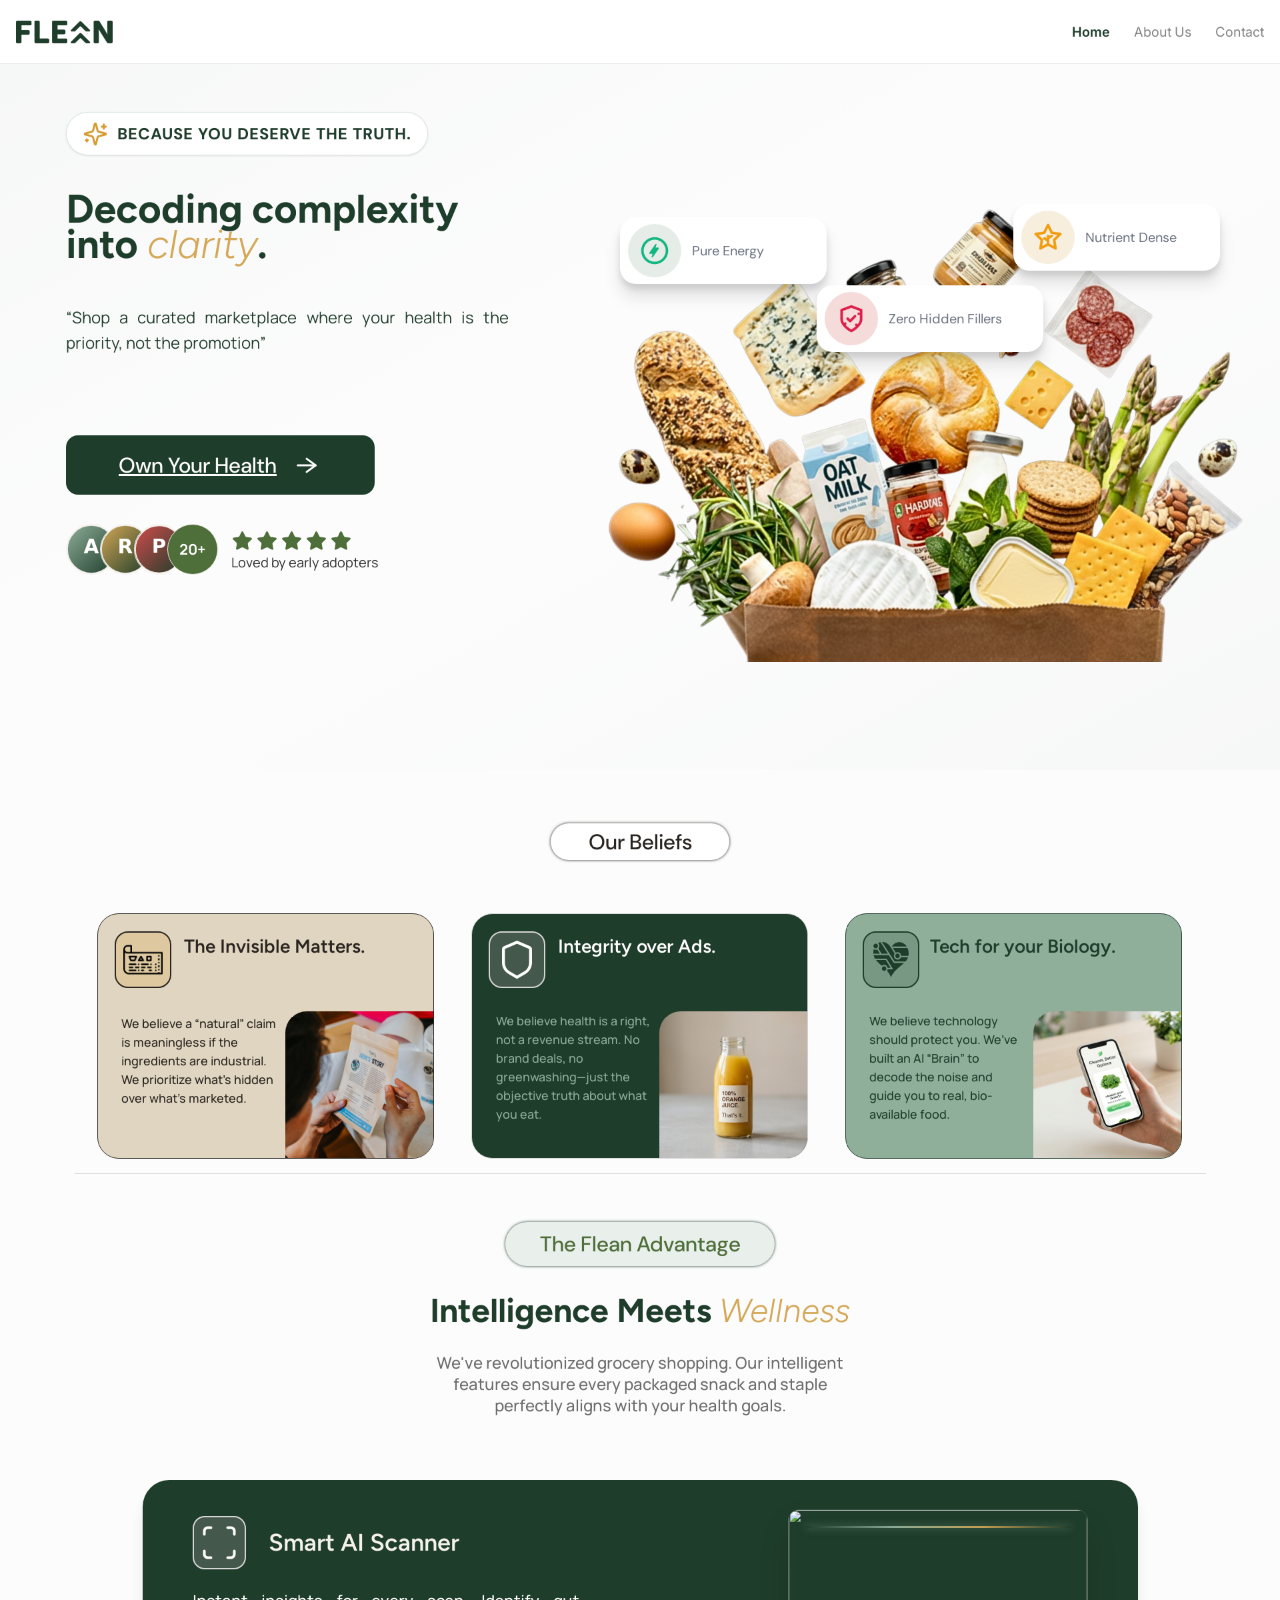
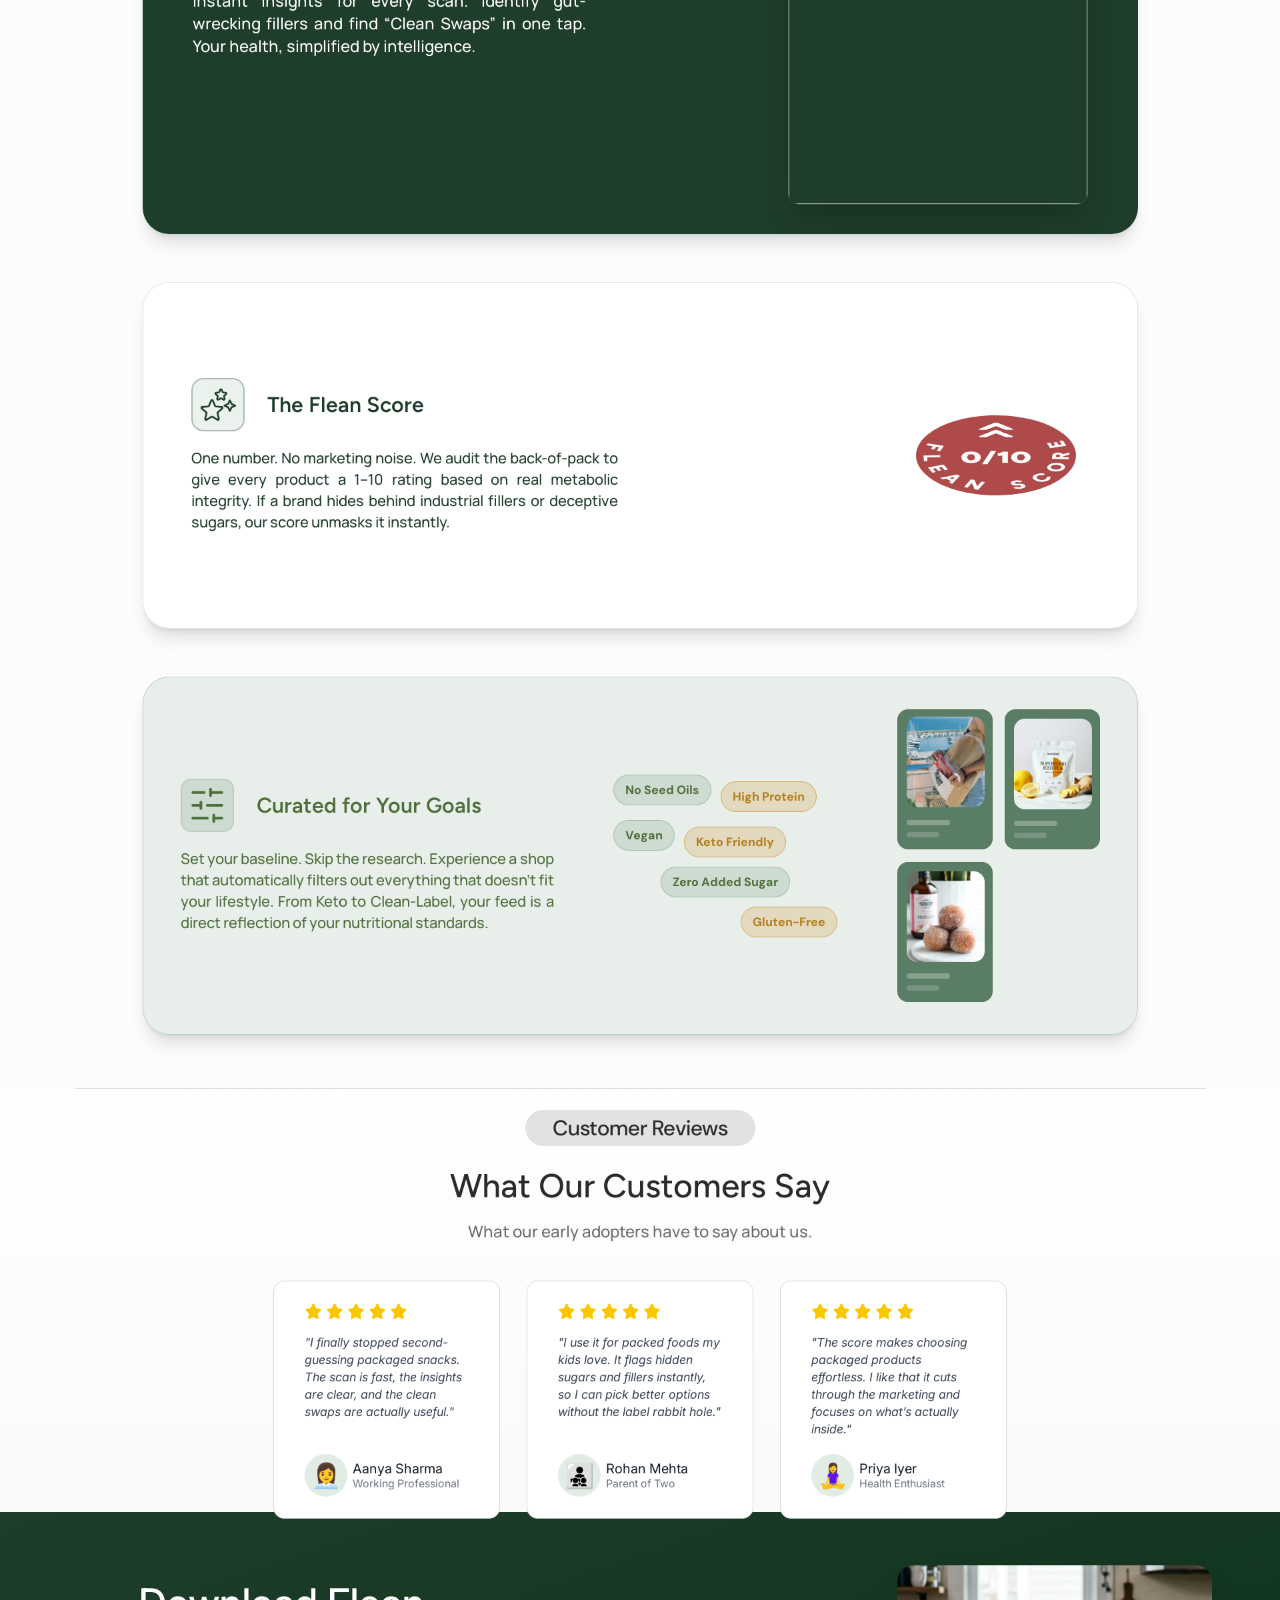
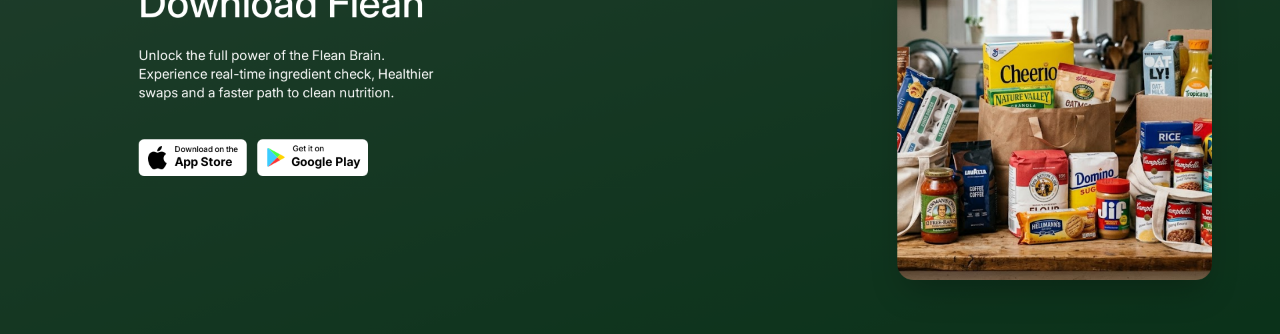
==== commit b1f6b52a: "Add shared landing footer partials and loader for all main pages. Serve one canonical desktop/mobile" ====
--- a/landing-page/index.html
+++ b/landing-page/index.html
@@ -4,6 +4,10 @@
     <meta charset="UTF-8" />
     <meta name="viewport" content="width=device-width, initial-scale=1.0" />
     <title>Flean Website - Desktop</title>
+    <link rel="icon" href="favicon.ico" sizes="any" />
+    <link rel="icon" type="image/png" href="favicon-32.png" sizes="32x32" />
+    <link rel="icon" type="image/png" href="favicon-16.png" sizes="16x16" />
+    <link rel="apple-touch-icon" href="favicon-180.png" />
     <link rel="preconnect" href="https://fonts.googleapis.com" />
     <link rel="preconnect" href="https://fonts.gstatic.com" crossorigin />
     <link
@@ -271,16 +275,16 @@
               Unlock the full power of the Flean Brain. Experience real-time ingredient check, Healthier swaps and a faster path to clean nutrition.
             </p>
             <div style="display:flex;gap:16px;margin-top:56px;">
-              <div style="width:162px;height:55px;background:#fff;border-radius:8px;position:relative;">
+              <a href="https://apps.apple.com/in/app/flean-clean-food-nutrition/id6762185485" target="_blank" rel="noopener noreferrer" aria-label="Download on the App Store" style="display:block;width:162px;height:55px;background:#fff;border-radius:8px;position:relative;text-decoration:none;color:inherit;">
                 <img src="assets/images/app-store-badge-cta.svg" alt="" style="position:absolute;left:14px;top:10px;width:28px;height:35px;" />
-                <div style="position:absolute;left:54px;top:7px;font:500 12px/16px Inter,sans-serif;">Download on the</div>
-                <div style="position:absolute;left:54px;top:20px;font:700 18px/28px Inter,sans-serif;">App Store</div>
-              </div>
-              <div style="width:166px;height:55px;background:#fff;border-radius:8px;position:relative;">
+                <div style="position:absolute;left:54px;top:7px;font:500 12px/16px Inter,sans-serif;color:#000;">Download on the</div>
+                <div style="position:absolute;left:54px;top:20px;font:700 18px/28px Inter,sans-serif;color:#000;">App Store</div>
+              </a>
+              <a href="https://play.google.com/store/apps/details?id=ai.flean.shop&amp;hl=en_IN" target="_blank" rel="noopener noreferrer" aria-label="Get it on Google Play" style="display:block;width:166px;height:55px;background:#fff;border-radius:8px;position:relative;text-decoration:none;color:inherit;">
                 <img src="assets/images/google-play-badge-cta.svg" alt="" style="position:absolute;left:15px;top:13px;width:26px;height:28px;" />
-                <div style="position:absolute;left:53px;top:6px;font:500 12px/16px Inter,sans-serif;">Get it on</div>
-                <div style="position:absolute;left:51px;top:23px;font:700 18px/22px Inter,sans-serif;">Google Play</div>
-              </div>
+                <div style="position:absolute;left:53px;top:6px;font:500 12px/16px Inter,sans-serif;color:#000;">Get it on</div>
+                <div style="position:absolute;left:51px;top:23px;font:700 18px/22px Inter,sans-serif;color:#000;">Google Play</div>
+              </a>
             </div>
           </div>
           <div style="position:absolute;right:0;top:0;width:472px;height:472px;border-radius:24px;overflow:hidden;box-shadow:0 25px 50px -12px rgba(0,0,0,.25);">
@@ -289,38 +293,7 @@
         </div>
       </section>
 
-      <footer class="footer">
-        <div style="width:1766px;height:192px;margin:0 auto;position:relative;top:50px;">
-          <a href="/" aria-label="Flean home" class="footer-logo-link"><img class="flean-logo-img flean-logo-img--on-dark" src="assets/images/flean-logo.svg" alt="" /></a>
-          <p style="position:absolute;left:0;top:54px;width:281px;margin:0;font:400 16px/24px Inter,sans-serif;color:#d6d6d6;">Zero hidden fillers. 100% decoded nutrition. Shop the new standard of wellness.</p>
-          <div style="position:absolute;left:346px;top:0;color:#d6d6d6;font:400 16px/24px Manrope,sans-serif;">
-            <div style="font:500 18px/27px Figtree,sans-serif;color:#fff;">Company</div>
-            <a href="index.html" style="display:block;margin-top:15px;color:#fdc700;font-weight:600;text-decoration:none;">Home</a>
-            <a href="about.html" style="display:block;margin-top:12px;color:#d6d6d6;text-decoration:none;">About Us</a>
-            <a href="contact.html" style="display:block;margin-top:12px;color:#d6d6d6;text-decoration:none;">Contact Us</a>
-          </div>
-          <div style="position:absolute;left:540px;top:0;color:#d6d6d6;font:400 16px/24px Manrope,sans-serif;">
-            <div style="font:500 18px/27px Figtree,sans-serif;color:#fff;">Support</div>
-            <a href="privacy-policy.html" style="display:block;margin-top:15px;color:#d6d6d6;text-decoration:none;">Privacy Policy</a>
-            <a href="terms-of-service.html" style="display:block;margin-top:12px;color:#d6d6d6;text-decoration:none;">Terms of Service</a>
-            <a href="refund-policy.html" style="display:block;margin-top:12px;color:#d6d6d6;text-decoration:none;">Refund Policy</a>
-            <a href="return-policy.html" style="display:block;margin-top:12px;color:#d6d6d6;text-decoration:none;">Return Policy</a>
-            <a href="shipment-policy.html" style="display:block;margin-top:12px;color:#d6d6d6;text-decoration:none;">Shipment Policy</a>
-          </div>
-          <div style="position:absolute;left:920px;top:0;color:#d6d6d6;font:400 16px/24px Manrope,sans-serif;">
-            <div style="font:500 18px/27px Figtree,sans-serif;color:#fff;">Download</div><div style="margin-top:15px;">iOS App</div><div style="margin-top:12px;">Android App</div>
-          </div>
-          <div style="position:absolute;left:0;top:162px;display:flex;gap:30px;">
-            <img src="assets/images/social-facebook.svg" alt="" width="30" height="30" />
-            <a href="https://www.linkedin.com/company/myflean/" target="_blank" rel="noopener noreferrer" aria-label="Flean on LinkedIn"><img src="assets/images/social-linkedin.svg" alt="" width="30" height="30" /></a>
-            <a href="https://www.instagram.com/myflean/" target="_blank" rel="noopener noreferrer" aria-label="Flean on Instagram"><img src="assets/images/social-instagram.svg" alt="" width="30" height="30" /></a>
-            <a href="https://x.com/myflean" target="_blank" rel="noopener noreferrer" aria-label="Flean on X"><img src="assets/images/social-x.svg" alt="" width="30" height="30" /></a>
-          </div>
-        </div>
-        <div style="width:1766px;height:72px;margin:0 auto;border-top:.667px solid #d6d6d6;position:relative;top:98px;">
-          <p style="position:absolute;left:0;top:20px;margin:0;font:400 14px/20px Inter,sans-serif;color:#d6d6d6;">© 2026 Flean. All rights reserved.</p>
-        </div>
-      </footer>
+      <div data-site-footer-desktop></div>
         </div>
       </div>
     </div>
@@ -339,30 +312,34 @@
         </header>
 
         <section class="relative h-[930px] overflow-hidden bg-[linear-gradient(151deg,rgba(143,175,154,0.05)_0%,#fcfcfc_38%,#fcfcfc_58%,rgba(143,175,154,0.05)_100%)]">
-          <div class="absolute left-[64.5px] top-6 flex h-[34px] w-[264px] items-center gap-2 rounded-full border border-[rgba(143,175,154,0.3)] bg-white pl-5 pr-2 shadow-sm">
+          <div class="absolute left-[64.5px] top-[24px] z-30 flex h-[34px] w-[264px] items-center gap-2 rounded-full border border-[rgba(143,175,154,0.3)] bg-white pl-5 pr-2 shadow-sm">
             <img src="assets/images/icon-wellness-leaf.svg" alt="" class="size-4" />
             <p class="font-['DM_Sans'] text-[10px] font-bold uppercase leading-[15px] tracking-[1px] text-[#1f3d2b]">Because You Deserve the Truth.</p>
           </div>
-          <h1 class="absolute left-1/2 top-[82px] w-[320px] -translate-x-1/2 text-center font-['Figtree'] text-[32px] font-medium leading-[42px] tracking-[-1.2px] text-[#1f3d2b]">
+          <h1 class="absolute left-1/2 top-[42px] z-30 w-[320px] -translate-x-1/2 text-center font-['Figtree'] text-[32px] font-medium leading-[42px] tracking-[-1.2px] text-[#1f3d2b]">
             Decoding complexity into <span class="font-light italic text-[#d4a857]">clarity</span>.
           </h1>
-          <p class="absolute left-1/2 top-[178px] w-[330px] -translate-x-1/2 text-center font-['Manrope'] text-[14px] font-medium leading-6 text-[#44515c]">
+          <p class="absolute left-1/2 top-[138px] z-30 w-[330px] -translate-x-1/2 text-center font-['Manrope'] text-[14px] font-medium leading-6 text-[#44515c]">
             &ldquo;Shop a curated marketplace where your health is the priority, not the promotion&rdquo;
           </p>
-          <div class="absolute left-[26px] top-[260px] flex h-[54px] w-[188px] items-center gap-2 rounded-2xl bg-white px-[10px] shadow-[0_20px_25px_rgba(0,0,0,0.1),0_8px_10px_rgba(0,0,0,0.1)]">
+          <div class="absolute left-[26px] top-[190px] z-20 flex h-[54px] w-[188px] items-center gap-2 rounded-2xl bg-white px-[10px] shadow-[0_20px_25px_rgba(0,0,0,0.1),0_8px_10px_rgba(0,0,0,0.1)]">
             <div class="grid size-9 shrink-0 place-items-center rounded-full bg-[rgba(143,175,154,0.25)]"><img src="assets/images/tag-pure-energy.png" alt="" class="size-5" /></div>
             <div class="min-w-0 pr-[6px] py-[6px]"><p class="font-['DM_Sans'] text-[12px] font-semibold leading-4 text-[#101828]">Pure Energy</p></div>
           </div>
-          <div class="absolute left-[184px] top-[318px] flex h-[54px] w-[182px] items-center gap-2 rounded-2xl bg-white px-[10px] shadow-[0_20px_25px_rgba(0,0,0,0.1),0_8px_10px_rgba(0,0,0,0.1)]">
+          <div class="absolute left-[184px] top-[248px] z-20 flex h-[54px] w-[182px] items-center gap-2 rounded-2xl bg-white px-[10px] shadow-[0_20px_25px_rgba(0,0,0,0.1),0_8px_10px_rgba(0,0,0,0.1)]">
             <div class="grid size-9 shrink-0 place-items-center rounded-full bg-[rgba(212,168,87,0.2)]"><img src="assets/images/tag-nutrient-dense.png" alt="" class="size-5" /></div>
             <div class="min-w-0 pr-[6px] py-[6px]"><p class="font-['DM_Sans'] text-[12px] font-semibold leading-4 text-[#101828]">Nutrient Dense</p></div>
           </div>
-          <div class="absolute left-[92px] top-[380px] flex h-[54px] w-[238px] items-center gap-2 rounded-2xl bg-white px-[10px] shadow-[0_20px_25px_rgba(0,0,0,0.1),0_8px_10px_rgba(0,0,0,0.1)]">
+          <div class="absolute left-[92px] top-[310px] z-20 flex h-[54px] w-[238px] items-center gap-2 rounded-2xl bg-white px-[10px] shadow-[0_20px_25px_rgba(0,0,0,0.1),0_8px_10px_rgba(0,0,0,0.1)]">
             <div class="grid size-9 shrink-0 place-items-center rounded-full bg-[rgba(210,76,76,0.2)]"><img src="assets/images/tag-zero-hidden-fillers.png" alt="" class="size-5" /></div>
             <div class="min-w-0 pr-[6px] py-[6px]"><p class="font-['DM_Sans'] text-[12px] font-semibold leading-4 text-[#101828]">Zero Hidden Fillers</p></div>
           </div>
-          <img src="assets/images/mobile-hero-decoration.png" alt="" class="absolute left-[-8px] top-[470px] h-[291px] w-[405px] object-cover" />
-          <div class="absolute left-[34px] top-[780px] flex items-center">
+          <img src="assets/images/mobile-hero-decoration.png" alt="" class="absolute left-[-4px] top-[370px] z-0 h-[240px] w-[360px] object-cover" />
+          <a href="#download-flean-mobile" class="absolute left-[34px] top-[625px] z-20 flex h-[50px] w-[325px] items-center justify-center gap-2 rounded-xl border-2 border-white bg-[#1f3d2b] text-white no-underline">
+            <span class="font-['DM_Sans'] text-[18px] font-medium leading-7">Own Your Health</span>
+            <img src="assets/images/icon-arrow-right.svg" alt="" class="h-[23px] w-8" />
+          </a>
+          <div class="absolute left-[34px] top-[690px] z-20 flex items-center">
             <div class="relative h-10 w-28">
               <img src="assets/images/avatar-aanya.svg" alt="" class="absolute left-0 top-0 size-10 rounded-full border-[1.7px] border-[#f4f1ec]" />
               <img src="assets/images/avatar-rohan.svg" alt="" class="absolute left-7 top-0 size-10 rounded-full border-[1.7px] border-[#f4f1ec]" />
@@ -376,10 +353,6 @@
               <p class="mt-1 font-['Manrope'] text-[14px] leading-5 text-[#2b2b2b]">Loved by early adopters</p>
             </div>
           </div>
-          <a href="#download-flean-mobile" class="absolute left-[34px] top-[842px] flex h-[50px] w-[325px] items-center justify-center gap-2 rounded-xl border-2 border-white bg-[#1f3d2b] text-white no-underline">
-            <span class="font-['DM_Sans'] text-[18px] font-medium leading-7">Own Your Health</span>
-            <img src="assets/images/icon-arrow-right.svg" alt="" class="h-[23px] w-8" />
-          </a>
         </section>
 
         <section class="relative h-[929px] w-full max-w-[393px] bg-[#fcfcfc]">
@@ -510,12 +483,12 @@
         <h2 class="w-full font-['Inter'] text-[32px] font-medium leading-[40px] text-white">Download Flean</h2>
         <p class="mt-4 w-full font-['Inter'] text-[16px] leading-7 text-white">Unlock the full power of the Flean Brain. Experience real-time ingredient check, Healthier swaps and a faster path to clean nutrition.</p>
         <div class="mt-8 flex w-full justify-center">
-          <a id="mobile-store-appstore" href="" class="relative h-[50px] w-[166px] rounded-lg bg-white no-underline text-inherit" aria-label="Download on the App Store">
+          <a id="mobile-store-appstore" href="https://apps.apple.com/in/app/flean-clean-food-nutrition/id6762185485" target="_blank" rel="noopener noreferrer" class="relative h-[50px] w-[166px] rounded-lg bg-white no-underline text-inherit" aria-label="Download on the App Store">
             <img src="assets/images/app-store-badge.svg" alt="" class="absolute left-3 top-[7px] h-[30px] w-6" />
             <p class="absolute left-[46px] top-[7px] font-['Inter'] text-[12px] font-medium leading-4">Download on the</p>
             <p class="absolute left-[46px] top-[23px] font-['Inter'] text-[15px] font-bold leading-5">App Store</p>
           </a>
-          <a id="mobile-store-play" href="https://play.google.com/store/apps/details?id=ai.flean.shop" target="_blank" rel="noopener noreferrer" class="relative h-[50px] w-[166px] rounded-lg bg-white no-underline text-inherit" aria-label="Get it on Google Play">
+          <a id="mobile-store-play" href="https://play.google.com/store/apps/details?id=ai.flean.shop&amp;hl=en_IN" target="_blank" rel="noopener noreferrer" class="relative h-[50px] w-[166px] rounded-lg bg-white no-underline text-inherit" aria-label="Get it on Google Play">
             <img src="assets/images/google-play-badge-mobile.svg" alt="" class="absolute left-[13px] top-[11px] h-6 w-[22px]" />
             <p class="absolute left-[46px] top-[7px] font-['Inter'] text-[12px] font-medium leading-4">Get it on</p>
             <p class="absolute left-[46px] top-[19px] font-['Inter'] text-[15px] font-bold leading-7">Google Play</p>
@@ -523,44 +496,7 @@
         </div>
       </section>
 
-      <footer class="relative w-full bg-[#101828] px-5 pb-8 pt-9 text-[#d6d6d6]">
-          <a href="/" aria-label="Flean home"><img class="flean-logo-img flean-logo-img--on-dark mobile-footer-logo" src="assets/images/flean-logo.svg" alt="" /></a>
-          <p class="mt-5 max-w-full font-['Manrope'] text-[14px] leading-6 text-[#99a1af]">Zero hidden fillers. 100% decoded nutrition. Shop the new standard of wellness.</p>
-          <div class="mt-5 flex gap-5">
-            <img src="assets/images/social-facebook.svg" alt="" class="size-[30px]" />
-            <a href="https://www.linkedin.com/company/myflean/" target="_blank" rel="noopener noreferrer" aria-label="Flean on LinkedIn"><img src="assets/images/social-linkedin-on-dark.svg" alt="" class="size-[30px]" /></a>
-            <a href="https://www.instagram.com/myflean/" target="_blank" rel="noopener noreferrer" aria-label="Flean on Instagram"><img src="assets/images/social-instagram-on-dark.svg" alt="" class="size-[30px]" /></a>
-            <a href="https://x.com/myflean" target="_blank" rel="noopener noreferrer" aria-label="Flean on X"><img src="assets/images/social-x-on-dark.svg" alt="" class="size-[30px]" /></a>
-          </div>
-          <div class="mt-10 grid grid-cols-2 gap-x-6 gap-y-5">
-            <div>
-              <p class="font-['Figtree'] text-[16px] leading-[27px] text-white">Company</p>
-              <nav class="mt-2 flex flex-col gap-1" aria-label="Company">
-                <a href="index.html" class="font-['Manrope'] text-[14px] leading-6 text-[#fdc700] hover:underline">Home</a>
-                <a href="about.html" class="font-['Manrope'] text-[14px] leading-6 text-[#d6d6d6] hover:text-white hover:underline">About Us</a>
-                <a href="contact.html" class="font-['Manrope'] text-[14px] leading-6 text-[#d6d6d6] hover:text-white hover:underline">Contact Us</a>
-              </nav>
-            </div>
-            <div>
-              <p class="font-['Figtree'] text-[16px] leading-[27px] text-white">Support</p>
-              <nav class="mt-2 flex flex-col gap-1" aria-label="Support">
-                <a href="privacy-policy.html" class="font-['Manrope'] text-[14px] leading-6 hover:text-white hover:underline">Privacy Policy</a>
-                <a href="terms-of-service.html" class="font-['Manrope'] text-[14px] leading-6 hover:text-white hover:underline">Terms of Service</a>
-                <a href="refund-policy.html" class="font-['Manrope'] text-[14px] leading-6 hover:text-white hover:underline">Refund Policy</a>
-                <a href="return-policy.html" class="font-['Manrope'] text-[14px] leading-6 hover:text-white hover:underline">Return Policy</a>
-                <a href="shipment-policy.html" class="font-['Manrope'] text-[14px] leading-6 hover:text-white hover:underline">Shipment Policy</a>
-              </nav>
-            </div>
-            <div class="col-span-2 pb-2">
-              <p class="font-['Figtree'] text-[16px] leading-[27px] text-white">Download</p>
-              <p class="mt-2 font-['Manrope'] text-[14px] leading-6">iOS App</p>
-              <p class="mt-1 font-['Manrope'] text-[14px] leading-6">Android App</p>
-            </div>
-          </div>
-          <div class="border-t border-[#1e2939] pb-5 pt-4 text-center text-xs">
-            <p>© 2026 Flean. All rights reserved.</p>
-          </div>
-      </footer>
+      <div data-site-footer-mobile></div>
 
       <div class="mobile-menu-overlay" data-mobile-menu-overlay></div>
       <aside id="mobile-menu-panel" class="mobile-menu-panel" data-mobile-menu-panel aria-hidden="true">
@@ -573,6 +509,7 @@
       </aside>
     </main>
 
+    <script src="/scripts/load-shared-footer.js"></script>
     <script>
       (function () {
         function setupMobileMenu() {
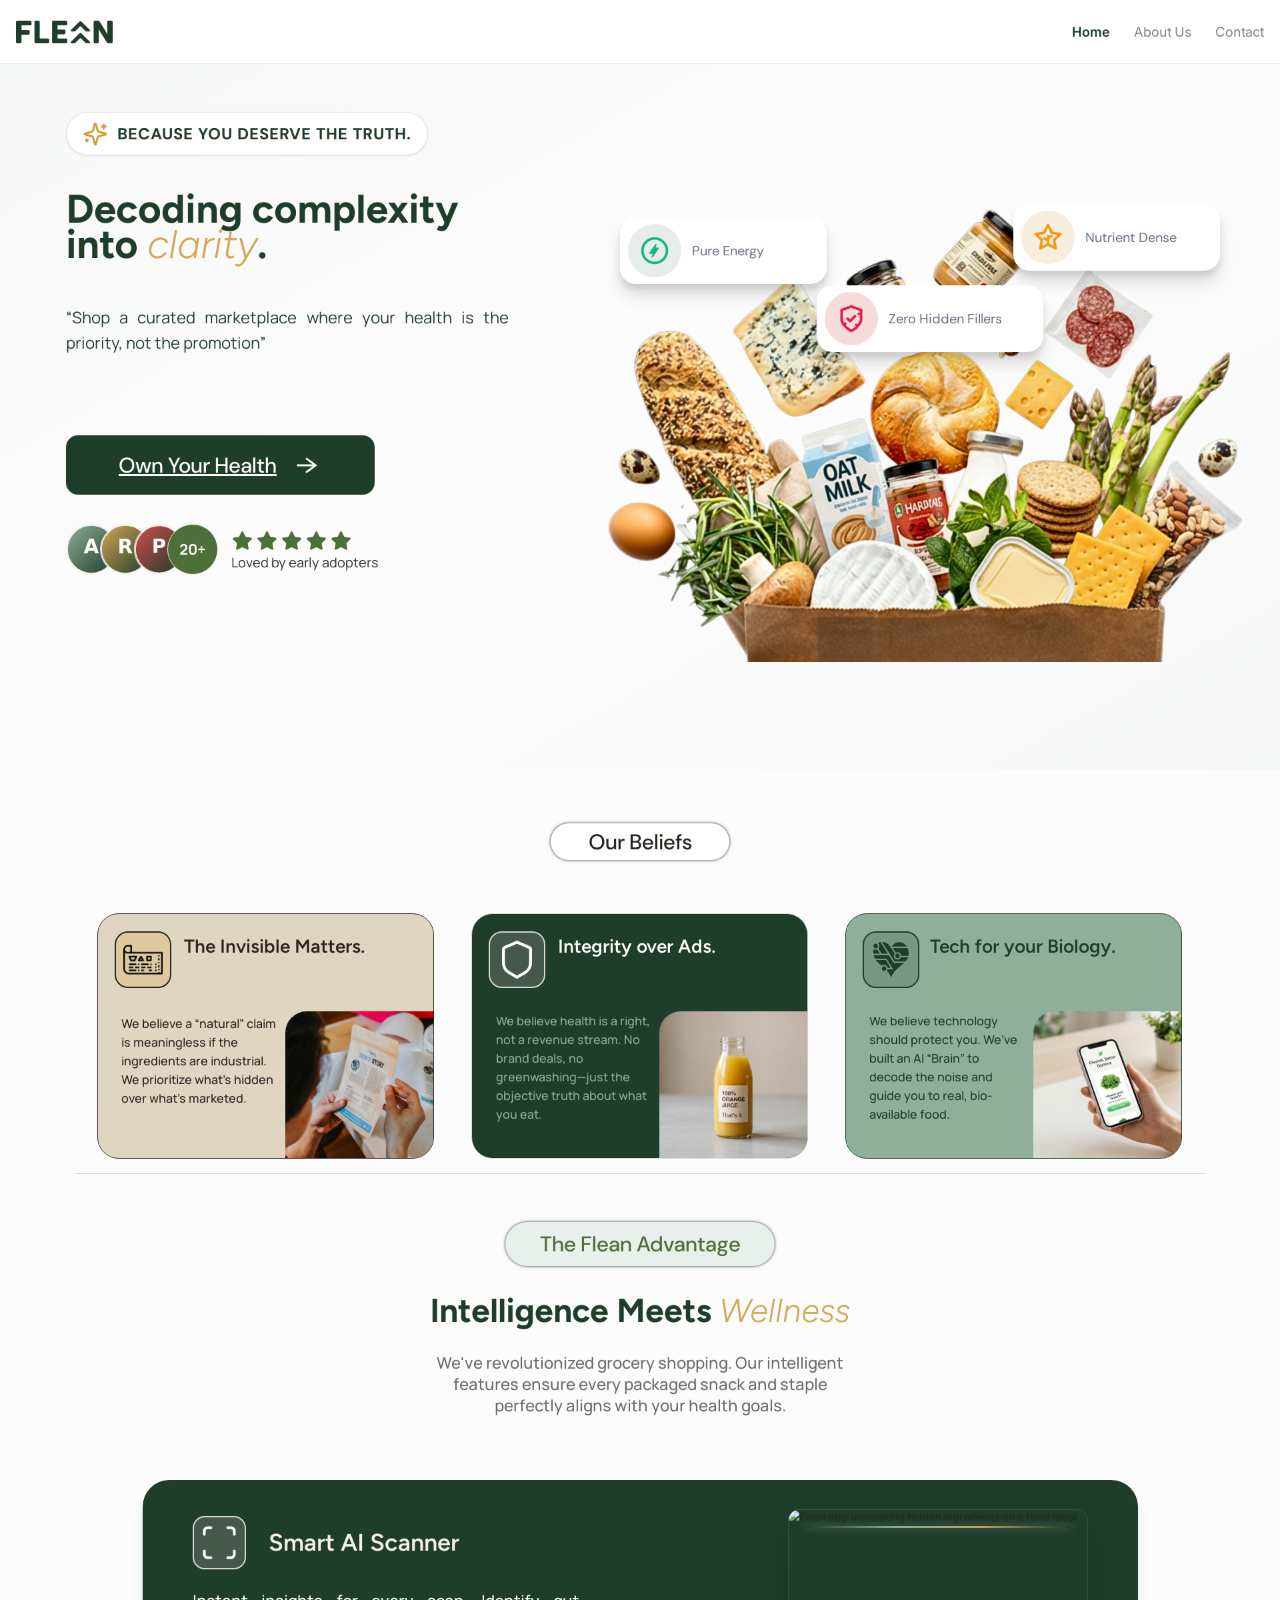
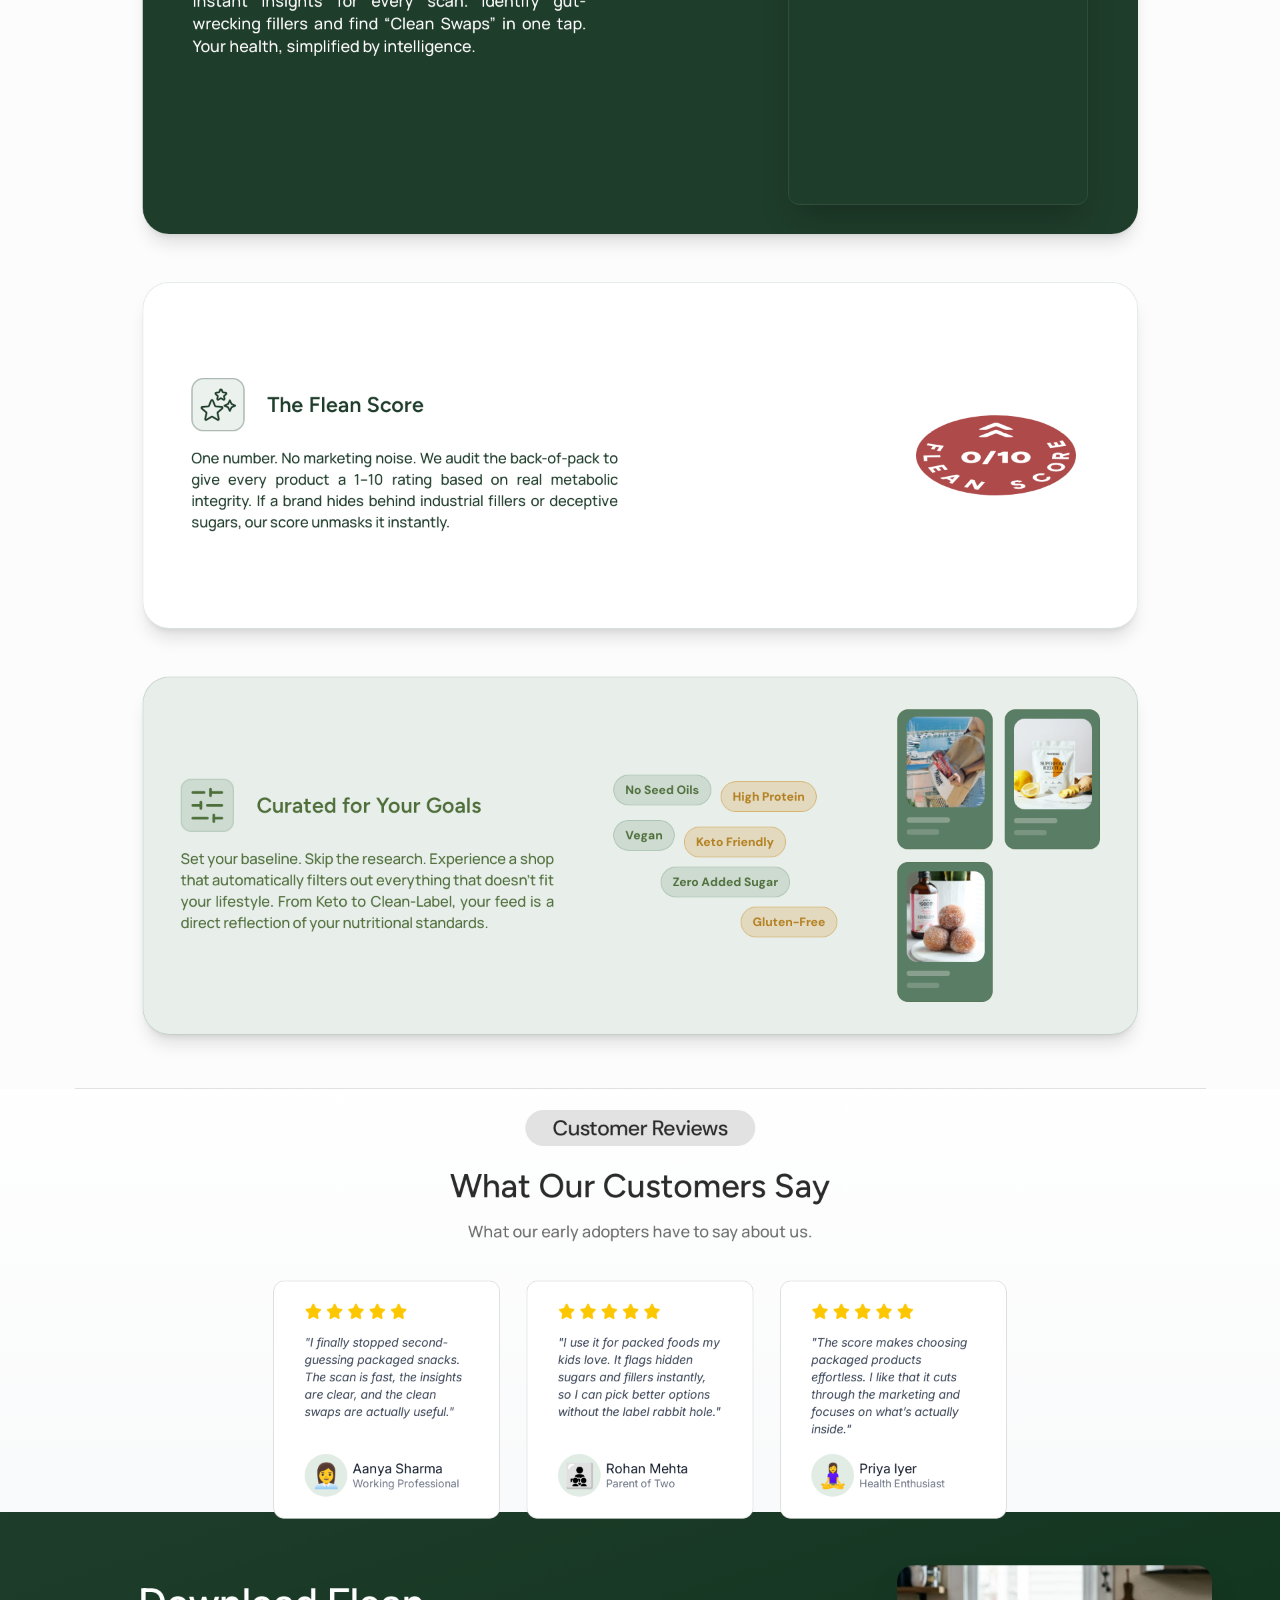
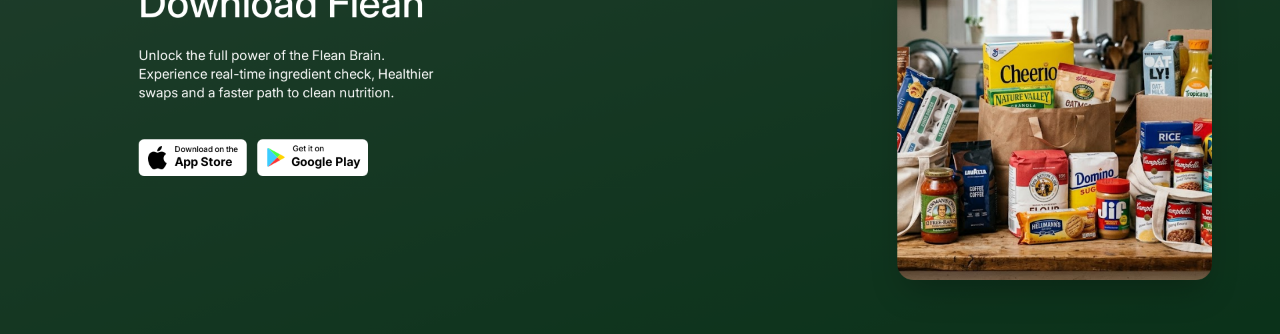
==== commit 740ee831: "Add SEO metadata, JSON-LD, and accessibility alts for the marketing site. Improves discoverability a" ====
--- a/landing-page/index.html
+++ b/landing-page/index.html
@@ -3,7 +3,26 @@
   <head>
     <meta charset="UTF-8" />
     <meta name="viewport" content="width=device-width, initial-scale=1.0" />
-    <title>Flean Website - Desktop</title>
+    <title>Flean | AI Health Layer for Food Discovery &amp; Label Scanning</title>
+    <meta
+      name="description"
+      content="Instantly unmask marketing hype. Spot hidden sugars, inflammatory seed oils, and artificial preservatives like a pro with the Flean AI food scanner."
+    />
+    <meta
+      name="keywords"
+      content="food scanner, AI nutrition, hidden sugars, seed oils, clean label, metabolic health, grocery scanner, food transparency"
+    />
+    <meta name="robots" content="index, follow" />
+    <link rel="canonical" href="https://flean.ai/" />
+    <meta property="og:type" content="website" />
+    <meta property="og:title" content="Flean | AI Health Layer for Food Discovery" />
+    <meta property="og:description" content="Spot hidden sugars, preservatives, and seed oils like a pro." />
+    <meta property="og:url" content="https://flean.ai/" />
+    <meta property="og:image" content="https://flean.ai/assets/images/og-image.png" />
+    <meta name="twitter:card" content="summary_large_image" />
+    <meta name="twitter:title" content="Flean | AI Health Layer for Food Discovery" />
+    <meta name="twitter:description" content="Spot hidden sugars, preservatives, and seed oils like a pro." />
+    <meta name="twitter:image" content="https://flean.ai/assets/images/og-image.png" />
     <link rel="icon" href="favicon.ico" sizes="any" />
     <link rel="icon" type="image/png" href="favicon-32.png" sizes="32x32" />
     <link rel="icon" type="image/png" href="favicon-16.png" sizes="16x16" />
@@ -16,6 +35,26 @@
     />
     <script src="https://cdn.tailwindcss.com"></script>
     <link rel="stylesheet" href="css/landing.css" />
+    <script type="application/ld+json">
+      {
+        "@context": "https://schema.org",
+        "@type": "SoftwareApplication",
+        "name": "Flean",
+        "operatingSystem": "iOS, Android",
+        "applicationCategory": "HealthApplication",
+        "offers": {
+          "@type": "Offer",
+          "price": "0.00",
+          "priceCurrency": "INR"
+        },
+        "description": "An AI-powered health layer for food discovery that scans nutritional labels to unmask hidden ingredients like sugars, preservatives, and seed oils.",
+        "aggregateRating": {
+          "@type": "AggregateRating",
+          "ratingValue": "5.0",
+          "ratingCount": "1"
+        }
+      }
+    </script>
   </head>
   <body>
     <div class="page-frame">
@@ -69,11 +108,11 @@
           </div>
         </div>
 
-        <img class="hero-image" src="assets/images/hero-photo-bag.png" alt="" />
+        <img class="hero-image" src="assets/images/hero-photo-bag.png" alt="Flean branded shopping bag with fresh groceries" />
 
         <div class="float-card animate-f1" style="left:930px;top:230px;width:310px;border-radius:24px;align-items:center;">
           <div class="icon-wrap" style="background:rgba(143,175,154,.22);">
-            <img src="assets/images/tag-pure-energy.png" alt="" width="44" height="44" />
+            <img src="assets/images/tag-pure-energy.png" alt="Pure Energy product tag icon" width="44" height="44" />
           </div>
           <div style="min-width:0;padding:6px 10px 6px 0;">
             <div class="kicker">Pure Energy</div>
@@ -81,7 +120,7 @@
         </div>
         <div class="float-card animate-f2" style="left:1520px;top:210px;width:310px;border-radius:24px;align-items:center;">
           <div class="icon-wrap" style="background:rgba(212,168,87,.2);">
-            <img src="assets/images/tag-nutrient-dense.png" alt="" width="44" height="44" />
+            <img src="assets/images/tag-nutrient-dense.png" alt="Nutrient dense product tag icon" width="44" height="44" />
           </div>
           <div style="min-width:0;padding:6px 10px 6px 0;">
             <div class="kicker">Nutrient Dense</div>
@@ -89,7 +128,7 @@
         </div>
         <div class="float-card animate-f3" style="left:1225px;top:332px;width:340px;border-radius:24px;align-items:center;">
           <div class="icon-wrap" style="background:rgba(210,76,76,.2);">
-            <img src="assets/images/tag-zero-hidden-fillers.png" alt="" width="44" height="44" />
+            <img src="assets/images/tag-zero-hidden-fillers.png" alt="Zero hidden fillers product tag icon" width="44" height="44" />
           </div>
           <div style="min-width:0;padding:6px 10px 6px 0;">
             <div class="kicker">Zero Hidden Fillers</div>
@@ -98,17 +137,17 @@
       </section>
 
       <section style="height:605px;padding-top:80px;">
-        <div style="width:268px;height:55px;border-radius:999px;background:#fff;box-shadow:0 0 4px #2a2521;margin:0 auto;display:grid;place-items:center;font:500 32px/20px 'DM Sans',sans-serif;">Our Beliefs</div>
+        <h2 style="width:268px;height:55px;border-radius:999px;background:#fff;box-shadow:0 0 4px #2a2521;margin:0 auto;display:grid;place-items:center;font:500 32px/20px 'DM Sans',sans-serif;">Our Beliefs</h2>
         <div class="cards-3" style="margin-top:80px;margin-left:146px;">
           <article style="width:505px;height:368px;border:1px solid #2a2521;border-radius:32px;background:#e0d5c0;position:relative;overflow:hidden;">
             <div style="position:absolute;left:25px;top:26px;width:85px;height:85px;border:2px solid #2a2521;background:rgba(212,168,87,.3);border-radius:20px;display:grid;place-items:center;">
-              <img src="assets/images/beliefs-icon-eye.png" alt="" width="59" height="59" />
+              <img src="assets/images/beliefs-icon-eye.png" alt="Eye icon representing invisible ingredients on food labels" width="59" height="59" />
             </div>
             <h3 style="position:absolute;left:129px;top:31px;margin:0;width:323px;font:600 28px/34px Figtree,sans-serif;color:#2a2521;">The Invisible Matters.</h3>
             <p style="position:absolute;left:35px;top:150px;margin:0;width:241px;font:500 18px/28px Manrope,sans-serif;color:#2a2521;">
               We believe a &ldquo;natural&rdquo; claim is meaningless if the ingredients are industrial. We prioritize what&rsquo;s hidden over what&rsquo;s marketed.
             </p>
-            <img src="assets/images/beliefs-photo-hidden.jpg" alt="" style="position:absolute;left:281px;top:146px;width:222px;height:222px;object-fit:cover;border-top-left-radius:32px;border-bottom-right-radius:32px;" />
+            <img src="assets/images/beliefs-photo-hidden.jpg" alt="Close-up of packaged food illustrating hidden industrial ingredients" style="position:absolute;left:281px;top:146px;width:222px;height:222px;object-fit:cover;border-top-left-radius:32px;border-bottom-right-radius:32px;" />
           </article>
 
           <article style="width:505px;height:368px;border:1px solid #d6d6d6;border-radius:32px;background:#1f3d2b;position:relative;overflow:hidden;">
@@ -117,7 +156,7 @@
             <p style="position:absolute;left:36px;top:146px;margin:0;width:244px;font:500 18px/28px Manrope,sans-serif;color:#8faf9a;">
               We believe health is a right, not a revenue stream. No brand deals, no greenwashing&mdash;just the objective truth about what you eat.
             </p>
-            <img src="assets/images/beliefs-photo-truth.png" alt="" style="position:absolute;left:281px;top:146px;width:222px;height:222px;object-fit:cover;border-top-left-radius:32px;border-bottom-right-radius:32px;" />
+            <img src="assets/images/beliefs-photo-truth.png" alt="Wholesome foods representing integrity and transparency in labeling" style="position:absolute;left:281px;top:146px;width:222px;height:222px;object-fit:cover;border-top-left-radius:32px;border-bottom-right-radius:32px;" />
           </article>
 
           <article style="width:505px;height:368px;border:1px solid #1f3d2b;border-radius:32px;background:#8faf9a;position:relative;overflow:hidden;">
@@ -126,7 +165,7 @@
             <p style="position:absolute;left:35px;top:146px;margin:0;width:233px;font:500 18px/28px Manrope,sans-serif;color:#1f3d2b;">
               We believe technology should protect you. We&rsquo;ve built an AI &ldquo;Brain&rdquo; to decode the noise and guide you to real, bio-available food.
             </p>
-            <img src="assets/images/beliefs-photo-smarter.png" alt="" style="position:absolute;left:281px;top:146px;width:222px;height:222px;object-fit:cover;border-top-left-radius:32px;border-bottom-right-radius:32px;" />
+            <img src="assets/images/beliefs-photo-smarter.png" alt="Nutrient-rich meal ingredients aligned with metabolic health goals" style="position:absolute;left:281px;top:146px;width:222px;height:222px;object-fit:cover;border-top-left-radius:32px;border-bottom-right-radius:32px;" />
           </article>
         </div>
       </section>
@@ -134,7 +173,7 @@
       <div style="width:1697px;height:1px;background:#d6d6d6;margin:0 auto;"></div>
 
       <section style="padding-top:72px;">
-        <div style="width:404px;height:66px;margin:0 auto;border-radius:999px;background:rgba(143,175,154,.18);box-shadow:0 0 4px #1f3d2b;display:grid;place-items:center;font:500 32px/20px 'DM Sans',sans-serif;color:#4e6e3a;">The Flean Advantage</div>
+        <h2 style="width:404px;height:66px;margin:0 auto;border-radius:999px;background:rgba(143,175,154,.18);box-shadow:0 0 4px #1f3d2b;display:grid;place-items:center;font:500 32px/20px 'DM Sans',sans-serif;color:#4e6e3a;">The Flean Advantage</h2>
         <h2 class="adv-title" style="margin:44px 0 0;">
           Intelligence Meets <em>Wellness</em>
         </h2>
@@ -144,14 +183,14 @@
 
         <div class="feature-card" style="width:1493px;height:531px;background:#1f3d2b;margin:96px auto 0;position:relative;">
           <div style="position:absolute;left:75px;top:54px;width:80px;height:80px;border:2px solid #d6d6d6;background:rgba(151,152,153,.3);border-radius:18px;display:grid;place-items:center;">
-            <img src="assets/images/icon-ai-scanner.svg" alt="" width="60" height="60" />
+            <img src="assets/images/icon-ai-scanner.svg" alt="Smart AI Scanner feature icon" width="60" height="60" />
           </div>
           <h3 style="position:absolute;left:189px;top:76px;margin:0;font:600 36px/36px Figtree,sans-serif;color:#f4f1ec;">Smart AI Scanner</h3>
           <p style="position:absolute;left:75px;top:164px;width:590px;margin:0;text-align:justify;font:500 24px/34px Manrope,sans-serif;color:#fff;">
             Instant insights for every scan. Identify gut-wrecking fillers and find &ldquo;Clean Swaps&rdquo; in one tap. Your health, simplified by intelligence.
           </p>
           <div style="position:absolute;left:968px;top:44px;width:450px;height:443px;border:1px solid rgba(143,175,154,.2);border-radius:16px;overflow:hidden;box-shadow:0 25px 50px -12px rgba(0,0,0,.25);">
-            <img src="assets/images/animation-ai-scanner.gif" alt="" width="450" height="443" style="display:block;width:100%;height:100%;object-fit:cover;" />
+            <img src="assets/images/animation-ai-scanner.gif" alt="Flean app unmasking hidden ingredients on a food label" width="450" height="443" style="display:block;width:100%;height:100%;object-fit:cover;" />
             <div class="scan-line"></div>
           </div>
         </div>
@@ -160,7 +199,7 @@
           <div style="flex:1;min-width:0;max-width:640px;">
             <div style="display:flex;align-items:center;gap:34px;">
               <div style="width:80px;height:80px;flex-shrink:0;border:2px solid rgba(31,61,43,.3);background:rgba(143,175,154,.18);border-radius:18px;display:grid;place-items:center;">
-                <img src="assets/images/icon-flean-score.svg" alt="" width="58" height="58" />
+                <img src="assets/images/icon-flean-score.svg" alt="Flean Score rating feature icon" width="58" height="58" />
               </div>
               <h3 style="margin:0;font:600 32px/36px Figtree,sans-serif;color:#1f3d2b;">The Flean Score</h3>
             </div>
@@ -169,7 +208,7 @@
             </p>
           </div>
           <div style="flex-shrink:0;display:flex;flex-direction:column;align-items:center;justify-content:center;gap:28px;width:280px;">
-            <img src="assets/images/feature-flean-score-gauge.svg" alt="" style="width:240px;height:240px;object-fit:contain;" />
+            <img src="assets/images/feature-flean-score-gauge.svg" alt="Flean Score gauge showing a metabolic integrity rating" style="width:240px;height:240px;object-fit:contain;" />
           </div>
         </div>
 
@@ -177,7 +216,7 @@
           <div style="flex:1;min-width:0;max-width:560px;">
             <div style="display:flex;align-items:center;gap:34px;">
               <div style="width:80px;height:80px;flex-shrink:0;border:2px solid rgba(143,175,154,.3);background:rgba(143,175,154,.3);border-radius:16px;display:grid;place-items:center;">
-                <img src="assets/images/icon-personalized-feed.svg" alt="" width="58" height="58" />
+                <img src="assets/images/icon-personalized-feed.svg" alt="Personalized curated feed feature icon" width="58" height="58" />
               </div>
               <h3 style="margin:0;font:600 32px/38px Figtree,sans-serif;color:#4e6e3a;">Curated for Your Goals</h3>
             </div>
@@ -203,17 +242,17 @@
           </div>
           <div style="flex-shrink:0;position:relative;width:304px;height:439px;">
             <div style="position:absolute;left:0;top:0;width:143px;height:210px;border:0.858px solid rgba(78,110,58,.4);border-radius:16px;background:#5a7d66;padding:10px 13px;">
-              <img src="assets/images/carousel-product-1.jpg" alt="" style="width:117px;height:136px;border-radius:16px;object-fit:cover;" />
+              <img src="assets/images/carousel-product-1.jpg" alt="Example packaged snack product in a personalized Flean feed" style="width:117px;height:136px;border-radius:16px;object-fit:cover;" />
               <div style="margin-top:15px;width:65px;height:8px;border-radius:999px;background:rgba(244,241,236,.3);"></div>
               <div style="margin-top:10px;width:49px;height:8px;border-radius:999px;background:rgba(244,241,236,.2);"></div>
             </div>
             <div style="position:absolute;left:161px;top:0;width:143px;height:210px;border:0.858px solid rgba(78,110,58,.4);border-radius:16px;background:#5a7d66;padding:13px;">
-              <img src="assets/images/carousel-product-2.jpg" alt="" style="width:117px;height:136px;border-radius:16px;object-fit:cover;" />
+              <img src="assets/images/carousel-product-2.jpg" alt="Example pantry staple product card in Flean shopping feed" style="width:117px;height:136px;border-radius:16px;object-fit:cover;" />
               <div style="margin-top:13px;width:65px;height:8px;border-radius:999px;background:rgba(244,241,236,.3);"></div>
               <div style="margin-top:10px;width:49px;height:8px;border-radius:999px;background:rgba(244,241,236,.2);"></div>
             </div>
             <div style="position:absolute;left:0;top:229px;width:143px;height:210px;border:0.858px solid rgba(78,110,58,.4);border-radius:16px;background:#5a7d66;padding:13px;">
-              <img src="assets/images/showcase-product-3.jpg" alt="" style="width:117px;height:136px;border-radius:16px;object-fit:cover;" />
+              <img src="assets/images/showcase-product-3.jpg" alt="Example clean-label grocery product showcased in Flean" style="width:117px;height:136px;border-radius:16px;object-fit:cover;" />
               <div style="margin-top:13px;width:65px;height:8px;border-radius:999px;background:rgba(244,241,236,.3);"></div>
               <div style="margin-top:10px;width:49px;height:8px;border-radius:999px;background:rgba(244,241,236,.2);"></div>
             </div>
@@ -224,7 +263,7 @@
       <div style="width:1697px;height:1px;background:#d6d6d6;margin:80px auto 0;"></div>
 
       <section style="height:635px;background:linear-gradient(to bottom,#fff,#f9fafb);padding-top:32px;">
-        <div style="width:345px;height:54px;border-radius:999px;background:rgba(214,214,214,.68);margin:0 auto;display:grid;place-items:center;font:500 32px/20px 'DM Sans',sans-serif;color:#2b2b2b;">Customer Reviews</div>
+        <h2 style="width:345px;height:54px;border-radius:999px;background:rgba(214,214,214,.68);margin:0 auto;display:grid;place-items:center;font:500 32px/20px 'DM Sans',sans-serif;color:#2b2b2b;">Customer Reviews</h2>
         <h2 style="margin:36px 0 0;text-align:center;font:500 50px/48px Figtree,sans-serif;color:#2b2b2b;">What Our Customers Say</h2>
         <p style="margin:30px 0 0;text-align:center;font:500 24px/28px Manrope,sans-serif;color:#6d6c6c;">What our early adopters have to say about us.</p>
         <div style="display:flex;align-items:stretch;gap:40px;justify-content:center;margin-top:60px;">
@@ -276,19 +315,19 @@
             </p>
             <div style="display:flex;gap:16px;margin-top:56px;">
               <a href="https://apps.apple.com/in/app/flean-clean-food-nutrition/id6762185485" target="_blank" rel="noopener noreferrer" aria-label="Download on the App Store" style="display:block;width:162px;height:55px;background:#fff;border-radius:8px;position:relative;text-decoration:none;color:inherit;">
-                <img src="assets/images/app-store-badge-cta.svg" alt="" style="position:absolute;left:14px;top:10px;width:28px;height:35px;" />
+                <img src="assets/images/app-store-badge-cta.svg" alt="Download Flean on the Apple App Store" style="position:absolute;left:14px;top:10px;width:28px;height:35px;" />
                 <div style="position:absolute;left:54px;top:7px;font:500 12px/16px Inter,sans-serif;color:#000;">Download on the</div>
                 <div style="position:absolute;left:54px;top:20px;font:700 18px/28px Inter,sans-serif;color:#000;">App Store</div>
               </a>
               <a href="https://play.google.com/store/apps/details?id=ai.flean.shop&amp;hl=en_IN" target="_blank" rel="noopener noreferrer" aria-label="Get it on Google Play" style="display:block;width:166px;height:55px;background:#fff;border-radius:8px;position:relative;text-decoration:none;color:inherit;">
-                <img src="assets/images/google-play-badge-cta.svg" alt="" style="position:absolute;left:15px;top:13px;width:26px;height:28px;" />
+                <img src="assets/images/google-play-badge-cta.svg" alt="Download Flean on the Google Play Store" style="position:absolute;left:15px;top:13px;width:26px;height:28px;" />
                 <div style="position:absolute;left:53px;top:6px;font:500 12px/16px Inter,sans-serif;color:#000;">Get it on</div>
                 <div style="position:absolute;left:51px;top:23px;font:700 18px/22px Inter,sans-serif;color:#000;">Google Play</div>
               </a>
             </div>
           </div>
           <div style="position:absolute;right:0;top:0;width:472px;height:472px;border-radius:24px;overflow:hidden;box-shadow:0 25px 50px -12px rgba(0,0,0,.25);">
-            <img src="assets/images/cta-section-photo.png" alt="" style="width:100%;height:100%;object-fit:cover;object-position:center;display:block;" />
+            <img src="assets/images/cta-section-photo.png" alt="Fresh groceries and produce highlighting clean nutrition with Flean" style="width:100%;height:100%;object-fit:cover;object-position:center;display:block;" />
           </div>
         </div>
       </section>
@@ -323,18 +362,18 @@
             &ldquo;Shop a curated marketplace where your health is the priority, not the promotion&rdquo;
           </p>
           <div class="absolute left-[26px] top-[190px] z-20 flex h-[54px] w-[188px] items-center gap-2 rounded-2xl bg-white px-[10px] shadow-[0_20px_25px_rgba(0,0,0,0.1),0_8px_10px_rgba(0,0,0,0.1)]">
-            <div class="grid size-9 shrink-0 place-items-center rounded-full bg-[rgba(143,175,154,0.25)]"><img src="assets/images/tag-pure-energy.png" alt="" class="size-5" /></div>
+            <div class="grid size-9 shrink-0 place-items-center rounded-full bg-[rgba(143,175,154,0.25)]"><img src="assets/images/tag-pure-energy.png" alt="Pure Energy product tag icon" class="size-5" /></div>
             <div class="min-w-0 pr-[6px] py-[6px]"><p class="font-['DM_Sans'] text-[12px] font-semibold leading-4 text-[#101828]">Pure Energy</p></div>
           </div>
           <div class="absolute left-[184px] top-[248px] z-20 flex h-[54px] w-[182px] items-center gap-2 rounded-2xl bg-white px-[10px] shadow-[0_20px_25px_rgba(0,0,0,0.1),0_8px_10px_rgba(0,0,0,0.1)]">
-            <div class="grid size-9 shrink-0 place-items-center rounded-full bg-[rgba(212,168,87,0.2)]"><img src="assets/images/tag-nutrient-dense.png" alt="" class="size-5" /></div>
+            <div class="grid size-9 shrink-0 place-items-center rounded-full bg-[rgba(212,168,87,0.2)]"><img src="assets/images/tag-nutrient-dense.png" alt="Nutrient dense product tag icon" class="size-5" /></div>
             <div class="min-w-0 pr-[6px] py-[6px]"><p class="font-['DM_Sans'] text-[12px] font-semibold leading-4 text-[#101828]">Nutrient Dense</p></div>
           </div>
           <div class="absolute left-[92px] top-[310px] z-20 flex h-[54px] w-[238px] items-center gap-2 rounded-2xl bg-white px-[10px] shadow-[0_20px_25px_rgba(0,0,0,0.1),0_8px_10px_rgba(0,0,0,0.1)]">
-            <div class="grid size-9 shrink-0 place-items-center rounded-full bg-[rgba(210,76,76,0.2)]"><img src="assets/images/tag-zero-hidden-fillers.png" alt="" class="size-5" /></div>
+            <div class="grid size-9 shrink-0 place-items-center rounded-full bg-[rgba(210,76,76,0.2)]"><img src="assets/images/tag-zero-hidden-fillers.png" alt="Zero hidden fillers product tag icon" class="size-5" /></div>
             <div class="min-w-0 pr-[6px] py-[6px]"><p class="font-['DM_Sans'] text-[12px] font-semibold leading-4 text-[#101828]">Zero Hidden Fillers</p></div>
           </div>
-          <img src="assets/images/mobile-hero-decoration.png" alt="" class="absolute left-[-4px] top-[370px] z-0 h-[240px] w-[360px] object-cover" />
+          <img src="assets/images/mobile-hero-decoration.png" alt="Fresh groceries illustration beside the Flean hero headline" class="absolute left-[-4px] top-[370px] z-0 h-[240px] w-[360px] object-cover" />
           <a href="#download-flean-mobile" class="absolute left-[34px] top-[625px] z-20 flex h-[50px] w-[325px] items-center justify-center gap-2 rounded-xl border-2 border-white bg-[#1f3d2b] text-white no-underline">
             <span class="font-['DM_Sans'] text-[18px] font-medium leading-7">Own Your Health</span>
             <img src="assets/images/icon-arrow-right.svg" alt="" class="h-[23px] w-8" />
@@ -357,53 +396,53 @@
 
         <section class="relative h-[929px] w-full max-w-[393px] bg-[#fcfcfc]">
           <div class="absolute left-1/2 top-[37px] grid h-[34px] w-[125px] -translate-x-1/2 place-items-center rounded-full bg-white shadow-[0_0_4px_#2a2521]">
-            <p class="font-['DM_Sans'] text-[16px] font-medium leading-4 text-[#2a2521]">Our Beliefs</p>
+            <h2 class="font-['DM_Sans'] text-[16px] font-medium leading-4 text-[#2a2521]" style="margin:0">Our Beliefs</h2>
           </div>
           <article class="absolute left-2 right-2 top-[105px] h-[253px] overflow-hidden rounded-[32px] border border-[#2a2521] bg-[#e0d5c0]">
-            <div class="absolute left-4 top-[25px] grid size-12 place-items-center rounded-[12px] border border-[#2a2521] bg-[rgba(212,168,87,0.3)]"><img src="assets/images/card-thumb-spices.png" alt="" class="size-[31px]" /></div>
+            <div class="absolute left-4 top-[25px] grid size-12 place-items-center rounded-[12px] border border-[#2a2521] bg-[rgba(212,168,87,0.3)]"><img src="assets/images/card-thumb-spices.png" alt="Spices icon illustrating invisible ingredients on labels" class="size-[31px]" /></div>
             <h3 class="absolute left-[78px] top-[25px] w-[196px] font-['Figtree'] text-[18px] font-semibold leading-6 text-[#2a2521]">The Invisible Matters.</h3>
             <p class="absolute left-4 top-[89px] w-[min(210px,calc(100%-170px))] font-['Manrope'] text-[14px] font-medium leading-[22px] text-[#2a2521]">We believe a &ldquo;natural&rdquo; claim is meaningless if the ingredients are industrial. We prioritize what&rsquo;s hidden over what&rsquo;s marketed.</p>
             <div class="absolute right-0 top-[89px] h-[163px] w-[146px] overflow-hidden rounded-br-[32px] rounded-tl-[32px]">
-              <img src="assets/images/product-photo-yogurt.jpg" alt="" class="h-full w-full object-cover object-center" />
+              <img src="assets/images/product-photo-yogurt.jpg" alt="Yogurt product photo illustrating labeled packaged dairy foods" class="h-full w-full object-cover object-center" />
             </div>
           </article>
           <article class="absolute left-2 right-2 top-[382px] h-[251px] overflow-hidden rounded-[32px] border border-[#d6d6d6] bg-[#1f3d2b]">
-            <img src="assets/images/icon-category-dairy.svg" alt="" class="absolute left-4 top-[25px] size-12" />
+            <img src="assets/images/icon-category-dairy.svg" alt="Dairy category icon" class="absolute left-4 top-[25px] size-12" />
             <h3 class="absolute left-[80px] top-[25px] w-[160px] font-['Figtree'] text-[18px] font-semibold leading-6 text-white">Integrity over Ads.</h3>
             <p class="absolute left-[18px] top-[92px] w-[min(212px,calc(100%-168px))] font-['Manrope'] text-[14px] font-medium leading-[22px] text-[#8faf9a]">We believe health is a right, not a revenue stream. No brand deals, no greenwashing&mdash;just the objective truth about what you eat.</p>
             <div class="absolute right-0 top-[98px] h-[152px] w-[144px] overflow-hidden rounded-br-[32px] rounded-tl-[32px]">
-              <img src="assets/images/product-photo-granola.png" alt="" class="h-full w-full object-cover object-center" />
+              <img src="assets/images/product-photo-granola.png" alt="Granola product photo illustrating verified claims on packaging" class="h-full w-full object-cover object-center" />
             </div>
           </article>
           <article class="absolute left-2 right-2 top-[657px] h-[242px] overflow-hidden rounded-[32px] border border-[#1f3d2b] bg-[#8faf9a]">
-            <img src="assets/images/icon-category-snacks.svg" alt="" class="absolute left-4 top-[25px] size-12" />
+            <img src="assets/images/icon-category-snacks.svg" alt="Snacks category icon" class="absolute left-4 top-[25px] size-12" />
             <h3 class="absolute left-[78px] top-[25px] w-[196px] font-['Figtree'] text-[18px] font-semibold leading-6 text-[#1f3d2b]">Tech for your Biology.</h3>
             <p class="absolute left-4 top-[89px] w-[min(208px,calc(100%-168px))] font-['Manrope'] text-[14px] font-medium leading-[22px] text-[#1f3d2b]">We believe technology should protect you. We&rsquo;ve built an AI &ldquo;Brain&rdquo; to decode the noise and guide you to real, bio-available food.</p>
             <div class="absolute right-0 top-[92px] h-[149px] w-[144px] overflow-hidden rounded-br-[32px] rounded-tl-[32px]">
-              <img src="assets/images/product-photo-chips.png" alt="" class="h-full w-full object-cover object-center" />
+              <img src="assets/images/product-photo-chips.png" alt="Snack chips product photo illustrating bio-aligned food choices" class="h-full w-full object-cover object-center" />
             </div>
           </article>
         </section>
 
         <section class="relative bg-[#fcfcfc] pb-6">
-          <div class="mx-auto grid h-[34px] w-[177px] place-items-center rounded-full bg-[rgba(143,175,154,0.18)] shadow-[0_0_4px_#1f3d2b]"><p class="font-['DM_Sans'] text-sm font-medium leading-5 text-[#4e6e3a]">The Flean Advantage</p></div>
+          <div class="mx-auto grid h-[34px] w-[177px] place-items-center rounded-full bg-[rgba(143,175,154,0.18)] shadow-[0_0_4px_#1f3d2b]"><h2 class="font-['DM_Sans'] text-sm font-medium leading-5 text-[#4e6e3a]" style="margin:0">The Flean Advantage</h2></div>
           <h2 class="mt-4 text-center font-['Figtree'] text-[24px] font-bold leading-[45px] tracking-[-0.9px] text-[#1f3d2b]">Intelligence Meets <span class="font-light italic text-[#d4a857]">Wellness</span></h2>
           <p class="mx-auto mt-2 w-[321px] text-center font-['Manrope'] text-[14px] leading-[22px] text-[#6d6c6c]">We've revolutionized grocery shopping. Our intelligent features ensure every packaged snack and staple perfectly aligns with your health goals.</p>
 
           <article class="mx-2 mt-9 min-h-[530px] rounded-[24px] bg-[#1f3d2b] px-4 pb-6 pt-[33px] shadow-xl">
-            <div class="flex items-center gap-4"><div class="grid size-12 place-items-center rounded-xl border border-[#d6d6d6] bg-[rgba(151,152,153,0.3)]"><img src="assets/images/icon-scanner-mini.svg" alt="" class="size-7" /></div><h3 class="font-['Figtree'] text-[20px] font-semibold leading-9 text-[#f4f1ec]">Smart AI Scanner</h3></div>
+            <div class="flex items-center gap-4"><div class="grid size-12 place-items-center rounded-xl border border-[#d6d6d6] bg-[rgba(151,152,153,0.3)]"><img src="assets/images/icon-scanner-mini.svg" alt="Smart AI Scanner feature icon" class="size-7" /></div><h3 class="font-['Figtree'] text-[20px] font-semibold leading-9 text-[#f4f1ec]">Smart AI Scanner</h3></div>
             <p class="mt-4 w-full font-['Manrope'] text-[16px] leading-[24px] text-white">Instant insights for every scan. Identify gut-wrecking fillers and find &ldquo;Clean Swaps&rdquo; in one tap. Your health, simplified by intelligence.</p>
-            <div class="relative mx-auto mt-6 size-[258px] overflow-hidden rounded-2xl border border-[rgba(143,175,154,0.2)] bg-transparent"><img src="assets/images/animation-smart-scanner.gif" alt="" class="h-full w-full object-contain object-center" /><div class="scan-line"></div></div>
+            <div class="relative mx-auto mt-6 size-[258px] overflow-hidden rounded-2xl border border-[rgba(143,175,154,0.2)] bg-transparent"><img src="assets/images/animation-smart-scanner.gif" alt="Flean app unmasking hidden ingredients on a food label" class="h-full w-full object-contain object-center" /><div class="scan-line"></div></div>
           </article>
 
           <article class="mx-2 mt-10 min-h-[478px] rounded-[24px] border border-[rgba(143,175,154,0.3)] bg-white px-4 pb-6 pt-[33px] shadow-xl">
-            <div class="flex items-center gap-4"><div class="grid size-12 place-items-center rounded-xl border border-[rgba(31,61,43,0.3)] bg-[rgba(143,175,154,0.18)]"><img src="assets/images/icon-flean-score-small.svg" alt="" class="size-7" /></div><h3 class="font-['Figtree'] text-[20px] font-semibold leading-9 text-[#1f3d2b]">The Flean Score</h3></div>
+            <div class="flex items-center gap-4"><div class="grid size-12 place-items-center rounded-xl border border-[rgba(31,61,43,0.3)] bg-[rgba(143,175,154,0.18)]"><img src="assets/images/icon-flean-score-small.svg" alt="Flean Score rating feature icon" class="size-7" /></div><h3 class="font-['Figtree'] text-[20px] font-semibold leading-9 text-[#1f3d2b]">The Flean Score</h3></div>
             <p class="mt-4 w-full font-['Manrope'] text-[16px] leading-[24px] text-[#1f3d2b]">One number. No marketing noise. We audit the back-of-pack to give every product a 1&ndash;10 rating based on real metabolic integrity. If a brand hides behind industrial fillers or deceptive sugars, our score unmasks it instantly.</p>
-            <img src="assets/images/illustration-flean-score.svg" alt="" class="mx-auto mt-10 size-[100px]" />
+            <img src="assets/images/illustration-flean-score.svg" alt="Illustration of the Flean Score metabolic rating dial" class="mx-auto mt-10 size-[100px]" />
           </article>
 
           <article class="mx-2 mt-10 rounded-[24px] border border-[rgba(143,175,154,0.5)] bg-[rgba(143,175,154,0.18)] px-4 pb-8 pt-[33px] shadow-xl">
-            <div class="flex items-center gap-4"><div class="grid size-12 place-items-center rounded-xl border border-[rgba(143,175,154,0.3)] bg-[rgba(143,175,154,0.3)]"><img src="assets/images/icon-leaf-circle.svg" alt="" class="size-7" /></div><h3 class="font-['Figtree'] text-[20px] font-semibold leading-9 text-[#4e6e3a]">Curated for Your Goals</h3></div>
+            <div class="flex items-center gap-4"><div class="grid size-12 place-items-center rounded-xl border border-[rgba(143,175,154,0.3)] bg-[rgba(143,175,154,0.3)]"><img src="assets/images/icon-leaf-circle.svg" alt="Curated goals and lifestyle filters icon" class="size-7" /></div><h3 class="font-['Figtree'] text-[20px] font-semibold leading-9 text-[#4e6e3a]">Curated for Your Goals</h3></div>
             <p class="mt-4 w-full font-['Manrope'] text-[16px] leading-[24px] text-[#4e6e3a]">Set your baseline. Skip the research. Experience a shop that automatically filters out everything that doesn&rsquo;t fit your lifestyle. From Keto to Clean-Label, your feed is a direct reflection of your nutritional standards.</p>
             <div class="mt-8 flex w-full flex-wrap gap-3">
               <span class="rounded-full border border-[rgba(143,175,154,0.7)] bg-[rgba(143,175,154,0.3)] px-4 py-2 font-['DM_Sans'] text-[14px] font-bold leading-5 tracking-[0.35px] text-[#4e6e3a]">No Seed Oils</span>
@@ -414,15 +453,15 @@
               <span class="rounded-full border border-[#d4a857] bg-[rgba(212,168,87,0.3)] px-4 py-2 font-['DM_Sans'] text-[14px] font-bold leading-5 tracking-[0.35px] text-[#b37e1d]">Gluten-Free</span>
             </div>
             <div class="mt-8 grid grid-cols-2 gap-4">
-              <div class="rounded-2xl bg-[#5a7d66] p-3 shadow"><img src="assets/images/feed-mock-card-1.jpg" alt="" class="h-28 w-full rounded-xl object-cover" /><div class="mt-3 h-2 w-16 rounded-full bg-[rgba(244,241,236,0.3)]"></div><div class="mt-2 h-2 w-12 rounded-full bg-[rgba(244,241,236,0.2)]"></div></div>
-              <div class="rounded-2xl bg-[#5a7d66] p-3 shadow"><img src="assets/images/feed-mock-card-2.jpg" alt="" class="h-28 w-full rounded-xl object-cover" /><div class="mt-3 h-2 w-16 rounded-full bg-[rgba(244,241,236,0.3)]"></div><div class="mt-2 h-2 w-12 rounded-full bg-[rgba(244,241,236,0.2)]"></div></div>
-              <div class="rounded-2xl bg-[#5a7d66] p-3 shadow"><img src="assets/images/product-photo-yogurt.jpg" alt="" class="h-28 w-full rounded-xl object-cover" /><div class="mt-3 h-2 w-16 rounded-full bg-[rgba(244,241,236,0.3)]"></div><div class="mt-2 h-2 w-12 rounded-full bg-[rgba(244,241,236,0.2)]"></div></div>
+              <div class="rounded-2xl bg-[#5a7d66] p-3 shadow"><img src="assets/images/feed-mock-card-1.jpg" alt="Mock product tile in a curated Flean shopping feed" class="h-28 w-full rounded-xl object-cover" /><div class="mt-3 h-2 w-16 rounded-full bg-[rgba(244,241,236,0.3)]"></div><div class="mt-2 h-2 w-12 rounded-full bg-[rgba(244,241,236,0.2)]"></div></div>
+              <div class="rounded-2xl bg-[#5a7d66] p-3 shadow"><img src="assets/images/feed-mock-card-2.jpg" alt="Second mock product tile in a personalized Flean feed" class="h-28 w-full rounded-xl object-cover" /><div class="mt-3 h-2 w-16 rounded-full bg-[rgba(244,241,236,0.3)]"></div><div class="mt-2 h-2 w-12 rounded-full bg-[rgba(244,241,236,0.2)]"></div></div>
+              <div class="rounded-2xl bg-[#5a7d66] p-3 shadow"><img src="assets/images/product-photo-yogurt.jpg" alt="Yogurt product tile example in goal-based Flean recommendations" class="h-28 w-full rounded-xl object-cover" /><div class="mt-3 h-2 w-16 rounded-full bg-[rgba(244,241,236,0.3)]"></div><div class="mt-2 h-2 w-12 rounded-full bg-[rgba(244,241,236,0.2)]"></div></div>
             </div>
           </article>
         </section>
 
         <section class="relative overflow-hidden pb-4 pt-3">
-          <div class="mx-auto grid h-9 w-[159px] place-items-center rounded-full bg-[rgba(214,214,214,0.68)]"><p class="font-['DM_Sans'] text-sm font-medium text-[#2b2b2b]">Customer Reviews</p></div>
+          <div class="mx-auto grid h-9 w-[159px] place-items-center rounded-full bg-[rgba(214,214,214,0.68)]"><h2 class="font-['DM_Sans'] text-sm font-medium text-[#2b2b2b]" style="margin:0">Customer Reviews</h2></div>
           <h2 class="mx-auto mt-4 w-[243px] text-center font-['Figtree'] text-[32px] font-medium leading-10 text-[#2b2b2b]">What Our Customers Say</h2>
           <p class="mx-auto mt-4 w-[312px] text-center font-['Manrope'] text-base leading-[26px] text-[#6d6c6c]">What our early adopters have to say about us.</p>
 
@@ -484,12 +523,12 @@
         <p class="mt-4 w-full font-['Inter'] text-[16px] leading-7 text-white">Unlock the full power of the Flean Brain. Experience real-time ingredient check, Healthier swaps and a faster path to clean nutrition.</p>
         <div class="mt-8 flex w-full justify-center">
           <a id="mobile-store-appstore" href="https://apps.apple.com/in/app/flean-clean-food-nutrition/id6762185485" target="_blank" rel="noopener noreferrer" class="relative h-[50px] w-[166px] rounded-lg bg-white no-underline text-inherit" aria-label="Download on the App Store">
-            <img src="assets/images/app-store-badge.svg" alt="" class="absolute left-3 top-[7px] h-[30px] w-6" />
+            <img src="assets/images/app-store-badge.svg" alt="Download Flean on the Apple App Store" class="absolute left-3 top-[7px] h-[30px] w-6" />
             <p class="absolute left-[46px] top-[7px] font-['Inter'] text-[12px] font-medium leading-4">Download on the</p>
             <p class="absolute left-[46px] top-[23px] font-['Inter'] text-[15px] font-bold leading-5">App Store</p>
           </a>
           <a id="mobile-store-play" href="https://play.google.com/store/apps/details?id=ai.flean.shop&amp;hl=en_IN" target="_blank" rel="noopener noreferrer" class="relative h-[50px] w-[166px] rounded-lg bg-white no-underline text-inherit" aria-label="Get it on Google Play">
-            <img src="assets/images/google-play-badge-mobile.svg" alt="" class="absolute left-[13px] top-[11px] h-6 w-[22px]" />
+            <img src="assets/images/google-play-badge-mobile.svg" alt="Download Flean on the Google Play Store" class="absolute left-[13px] top-[11px] h-6 w-[22px]" />
             <p class="absolute left-[46px] top-[7px] font-['Inter'] text-[12px] font-medium leading-4">Get it on</p>
             <p class="absolute left-[46px] top-[19px] font-['Inter'] text-[15px] font-bold leading-7">Google Play</p>
           </a>
--- a/landing-page/css/landing.css
+++ b/landing-page/css/landing.css
@@ -15,6 +15,12 @@
 
 * {
   box-sizing: border-box;
+}
+
+/* Undo Tailwind CDN preflight: avoid display:block on media so inline baseline + vertical alignment behave */
+audio, canvas, embed, iframe, img, object, svg, video {
+  display: revert;
+  vertical-align: middle;
 }
 
 body {
@@ -622,23 +628,35 @@
 }
 
 .about-member-card {
-  min-height: 234px;
+  min-height: 0;
   border: 0.858px solid #d6d6d6;
   border-radius: 18px;
   background: #fff;
-  padding: 18px 20px 20px;
+  padding: 18px 20px 22px;
   text-align: center;
 }
 
-.about-member-emoji {
-  width: 52px;
-  height: 52px;
+.about-member-photo-wrap {
+  box-sizing: border-box;
+  width: 128px;
+  height: 128px;
   margin: 0 auto;
-  border-radius: 999px;
-  display: grid;
-  place-items: center;
-  font-size: 30px;
-  background: rgba(212, 168, 87, 0.3);
+  flex-shrink: 0;
+  border-radius: 16px;
+  overflow: hidden;
+  background: rgba(212, 168, 87, 0.2);
+  border: 2px solid rgba(143, 175, 154, 0.35);
+  display: flex;
+  align-items: center;
+  justify-content: center;
+}
+
+.about-member-photo {
+  width: 100%;
+  height: 100%;
+  margin: 0;
+  object-fit: cover;
+  object-position: center center;
 }
 
 .about-member-card h3 {
@@ -656,27 +674,40 @@
 .about-member-card p {
   margin: 12px 0 0;
   color: #6d6c6c;
-  font: 400 14px/20px "Manrope", sans-serif;
+  font: 400 14px/22px "Manrope", sans-serif;
+  text-align: left;
 }
 
 .about-team-mobile-card {
   background: #fff;
   border: 0.858px solid #d6d6d6;
   border-radius: 16px;
-  min-height: 177px;
-  padding: 13px 12px;
+  min-height: 0;
+  padding: 14px 14px 16px;
   text-align: center;
 }
 
-.about-team-mobile-emoji {
-  width: 40px;
-  height: 40px;
+.about-team-mobile-photo-wrap {
+  box-sizing: border-box;
+  width: 96px;
+  height: 96px;
   margin: 0 auto;
-  border-radius: 999px;
-  display: grid;
-  place-items: center;
-  background: rgba(212, 168, 87, 0.3);
-  font-size: 22px;
+  flex-shrink: 0;
+  border-radius: 14px;
+  overflow: hidden;
+  background: rgba(212, 168, 87, 0.2);
+  border: 2px solid rgba(143, 175, 154, 0.35);
+  display: flex;
+  align-items: center;
+  justify-content: center;
+}
+
+.about-team-mobile-photo {
+  width: 100%;
+  height: 100%;
+  margin: 0;
+  object-fit: cover;
+  object-position: center center;
 }
 
 .about-team-mobile-card h3 {
@@ -692,9 +723,10 @@
 }
 
 .about-team-mobile-card p {
-  margin: 6px 0 0;
+  margin: 8px 0 0;
   color: #6d6c6c;
-  font: 400 12px/18px "Manrope", sans-serif;
+  font: 400 12px/19px "Manrope", sans-serif;
+  text-align: left;
 }
 
 .contact-desktop {
